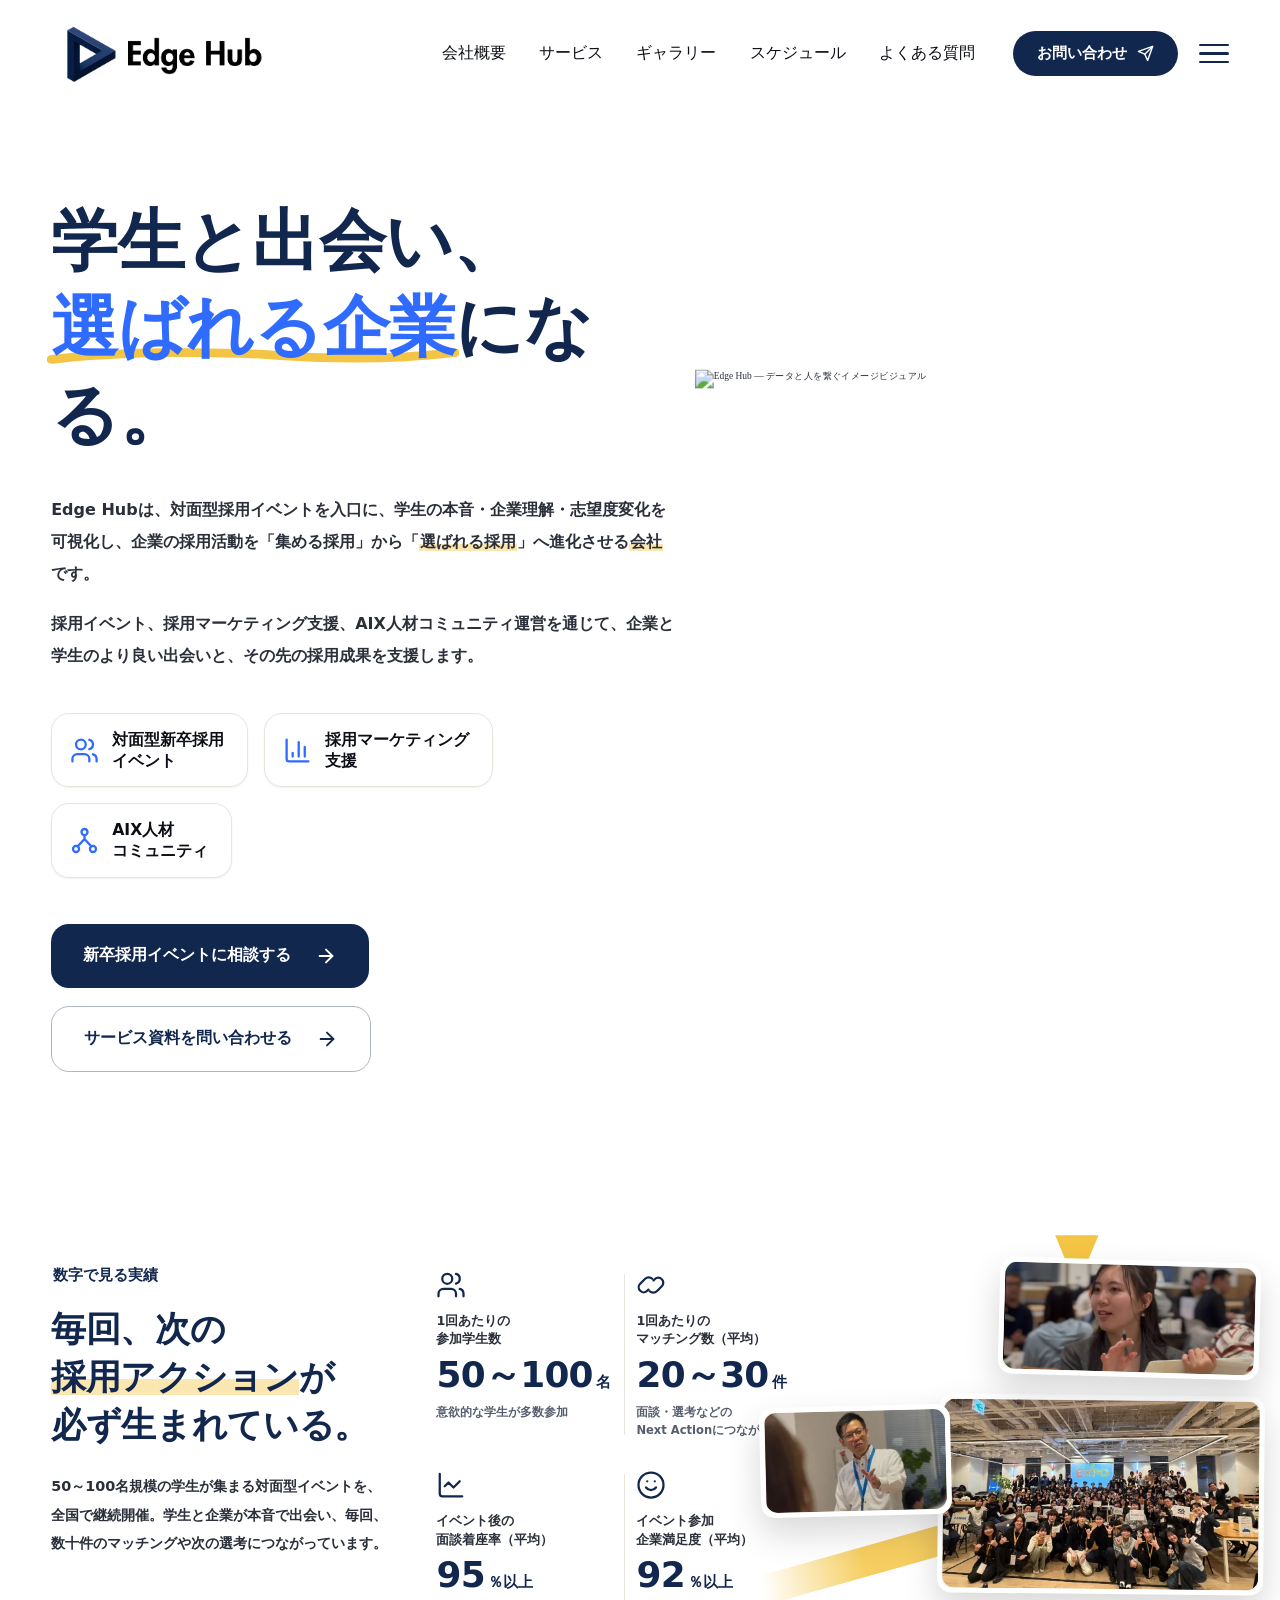
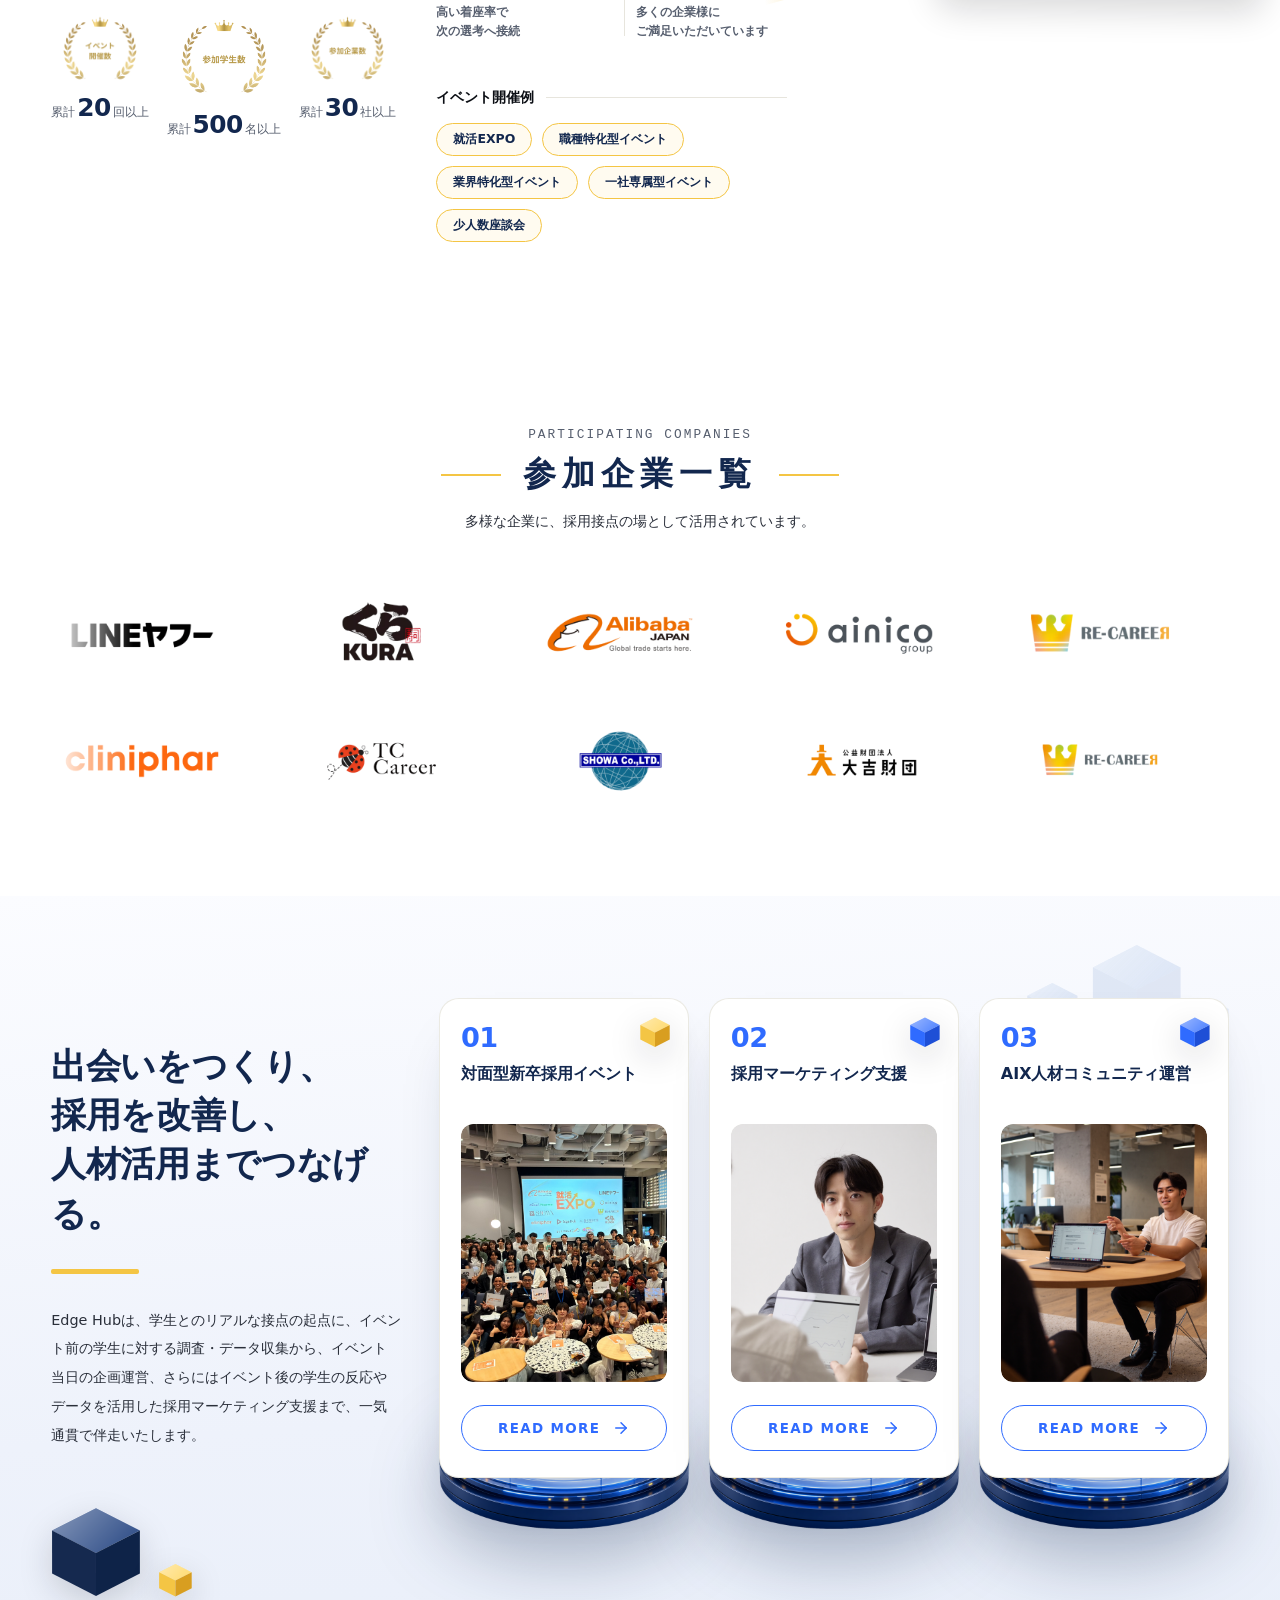
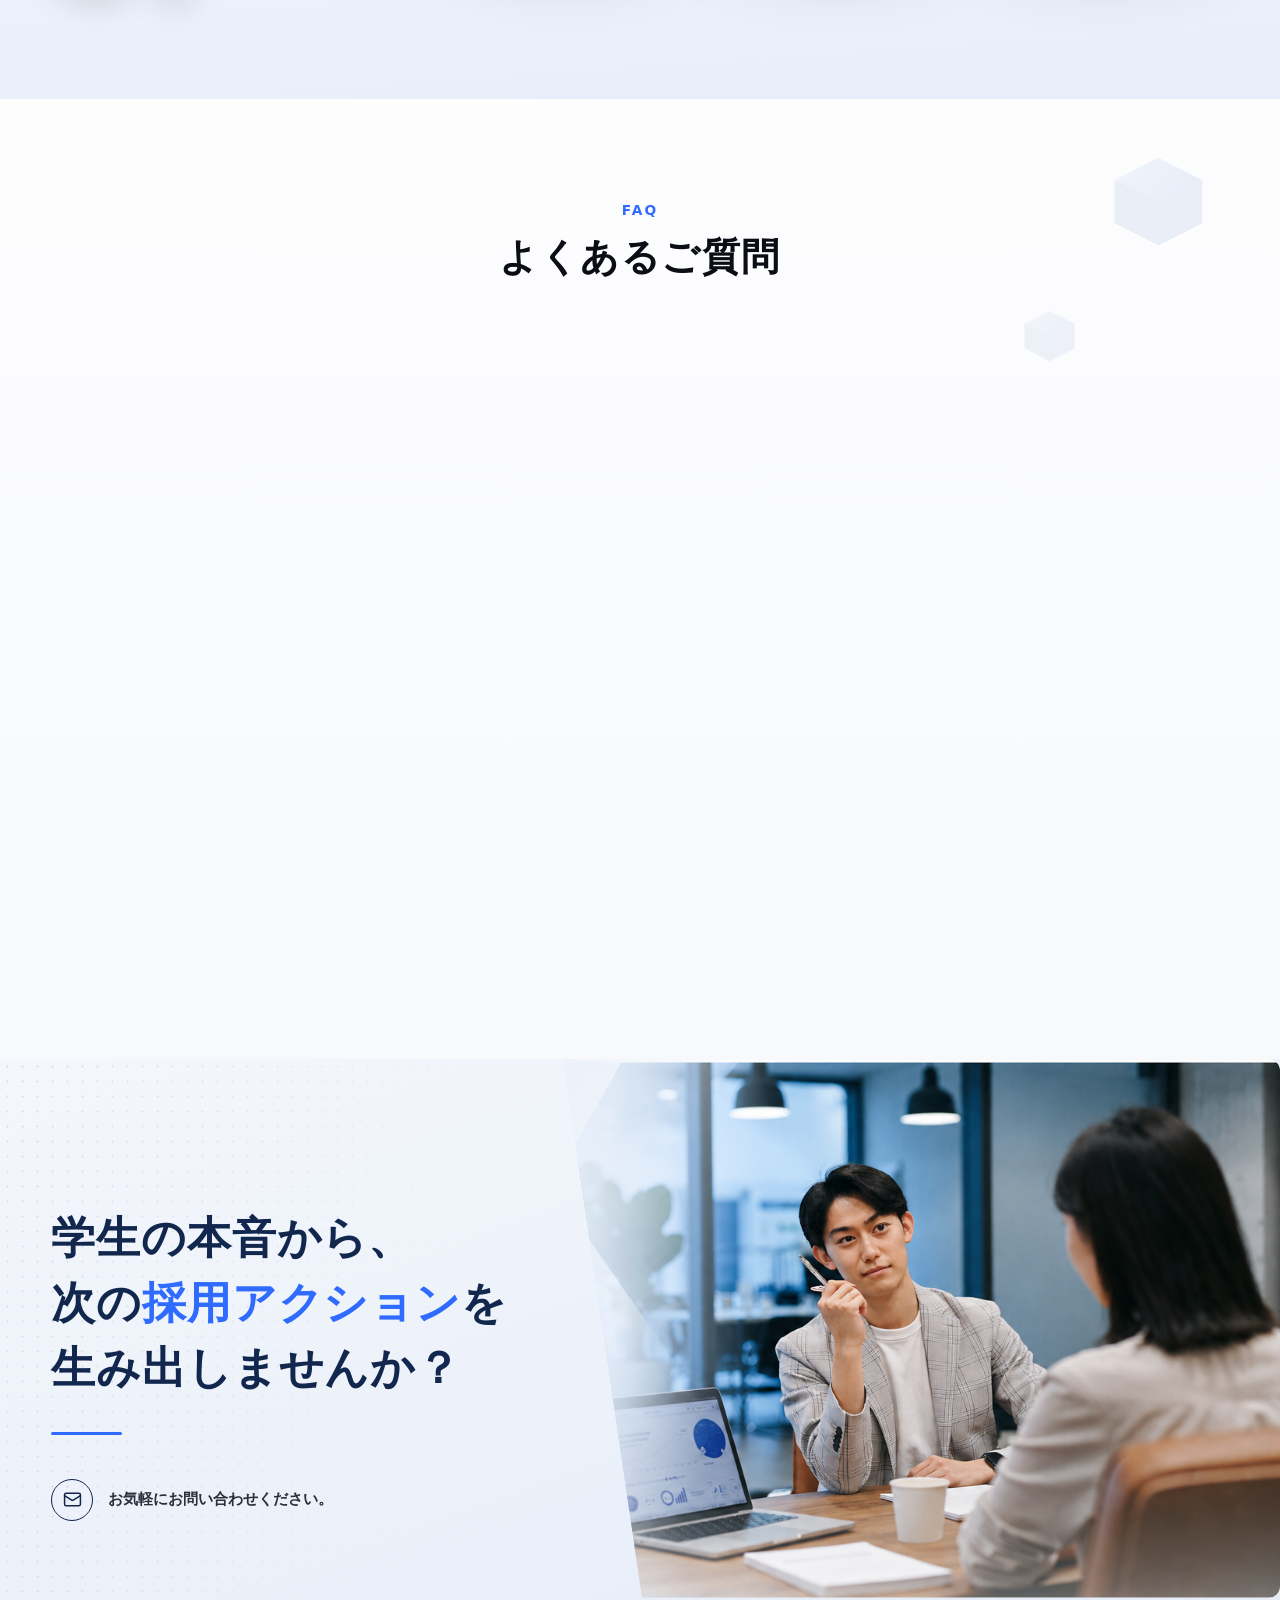
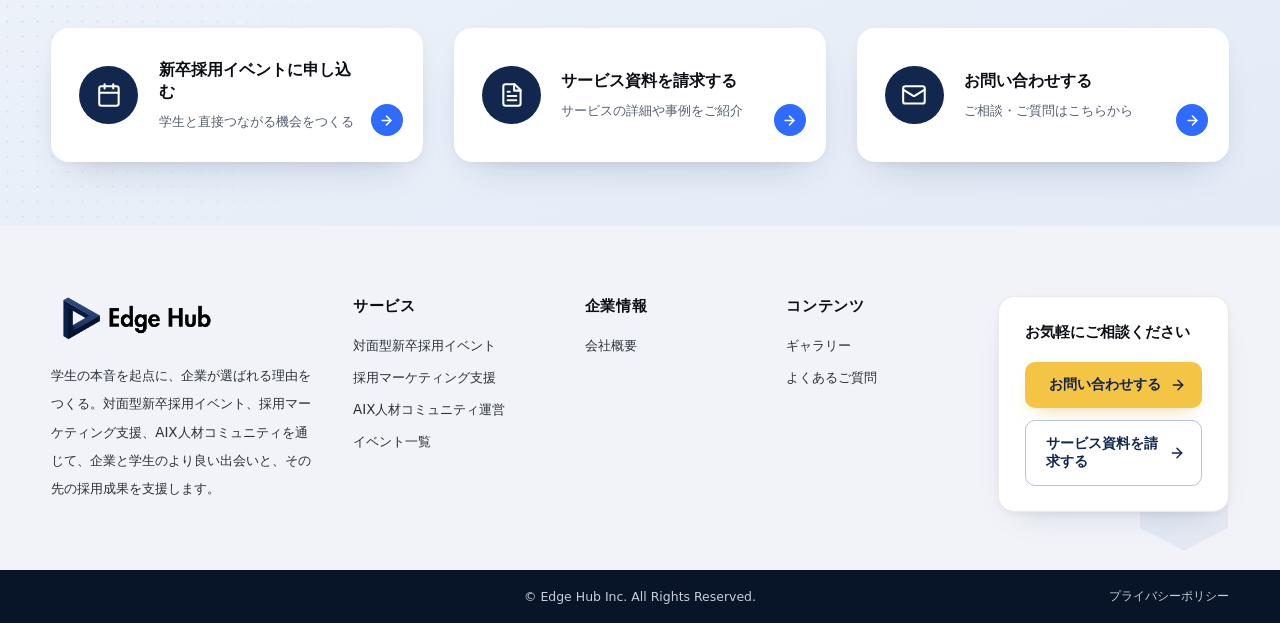
==== index.html @ 7e472d15 "公開ドメインを edge-hub.net に変更 edgehub.co.jp の新規取得をやめ、自社管理の edge-hub.net を使う方針に変更。 canonical / OGP / sitem" ====
<!DOCTYPE html>
<html lang="ja">
<head>
<meta charset="UTF-8">
<meta name="viewport" content="width=device-width, initial-scale=1.0">
<title>Edge Hub — 学生の本音を起点に、企業が選ばれる理由をつくる。</title>
<meta name="description" content="株式会社Edge Hubは、対面型新卒採用イベントを入口に、学生の本音・企業理解・志望度変化を可視化し、企業の採用活動を「集める採用」から「選ばれる採用」へ進化させます。">
<link rel="canonical" href="https://edge-hub.net/">
<meta property="og:type" content="website">
<meta property="og:site_name" content="Edge Hub">
<meta property="og:title" content="Edge Hub — 学生の本音を起点に、企業が選ばれる理由をつくる。">
<meta property="og:description" content="株式会社Edge Hubは、対面型新卒採用イベントを入口に、学生の本音・企業理解・志望度変化を可視化し、企業の採用活動を「集める採用」から「選ばれる採用」へ進化させます。">
<meta property="og:url" content="https://edge-hub.net/">
<meta property="og:image" content="https://edge-hub.net/assets/ogp.jpg">
<meta property="og:image:width" content="1200">
<meta property="og:image:height" content="630">
<meta property="og:locale" content="ja_JP">
<meta name="twitter:card" content="summary_large_image">
<link rel="icon" type="image/png" sizes="32x32" href="/favicon-32.png">
<link rel="apple-touch-icon" href="/apple-touch-icon.png">
<link rel="stylesheet" href="css/tokens.css">
<link rel="stylesheet" href="css/hero.css">
<link rel="stylesheet" href="css/results.css">
<link rel="stylesheet" href="css/services.css">
<link rel="stylesheet" href="css/faq-cta-footer.css">
<link rel="stylesheet" href="css/tweaks.css">
</head>
<body style="font-family: &quot;Noto Sans JP&quot;; font-size: 8px">

<!-- ============================ HEADER ============================ -->
<header class="site-header" id="siteHeader">
  <div class="header-inner">
    <a class="brand" href="#" aria-label="Edge Hub ホーム">
      <img class="brand-lockup" src="assets/edgehub-logo-full.png" alt="Edge Hub">
    </a>

    <nav class="main-nav" aria-label="メインナビゲーション">
      <a href="会社概要.html">会社概要</a>
      <div class="nav-svc"><a href="#services">サービス</a><div class="nav-svc-menu"><a href="対面型新卒採用イベント.html">対面型新卒採用イベント</a><a href="採用マーケティング支援.html">採用マーケティング支援</a><a href="AIX人材コミュニティ.html">AIX人材コミュニティ</a></div></div>
      <a href="ギャラリー.html">ギャラリー</a>
      <a href="スケジュール.html">スケジュール</a>
      <a href="#faq">よくある質問</a>
    </nav>

    <div class="header-actions">
      <a class="btn-contact" href="#contact">
        お問い合わせ
        <span class="ic" aria-hidden="true">
          <svg viewBox="0 0 24 24" fill="none" stroke="currentColor" stroke-width="2" stroke-linecap="round" stroke-linejoin="round"><path d="m22 2-7 20-4-9-9-4Z"/><path d="M22 2 11 13"/></svg>
        </span>
      </a>
      <button class="hamburger" id="hamburger" aria-label="メニューを開く" aria-expanded="false">
        <span></span><span></span><span></span>
      </button>
    </div>
  </div>
</header>

<!-- Mobile drawer -->
<div class="mobile-menu" id="mobileMenu">
  <a href="会社概要.html">会社概要</a>
  <a href="#services">サービス</a>
  <a href="ギャラリー.html">ギャラリー</a>
  <a href="スケジュール.html">スケジュール</a>
  <a href="#faq">よくある質問</a>
  <a class="btn-contact" href="#contact" style="color: rgb(255, 255, 255)">
    お問い合わせ
    <span class="ic" aria-hidden="true">
      <svg viewBox="0 0 24 24" fill="none" stroke="currentColor" stroke-width="2" stroke-linecap="round" stroke-linejoin="round"><path d="m22 2-7 20-4-9-9-4Z"/><path d="M22 2 11 13"/></svg>
    </span>
  </a>
</div>

<!-- ============================ HERO ============================ -->
<section class="hero" data-screen-label="ヒーロー">
  <div class="hero-bg" aria-hidden="true"></div>

  <div class="hero-inner">
    <!-- Left: copy -->
    <div class="hero-copy">
      <h1 class="hero-title reveal">学生と出会い、<br><span class="accent" style="font-family: &quot;Noto Sans JP&quot;">選ばれる企業</span>になる。</h1>

      <div class="hero-lead reveal reveal-d1">
        <p style="font-weight: 700">Edge Hubは、対面型採用イベントを入口に、学生の本音・企業理解・志望度変化を可視化し、企業の採用活動を「集める採用」から「<span class="hl">選ばれる採用</span>」へ進化させる<span class="hl">会社</span>です。</p>
        <p style="font-weight: 700">採用イベント、採用マーケティング支援、AIX人材コミュニティ運営を通じて、企業と学生のより良い出会いと、その先の採用成果を支援します。</p>
      </div>

      <div class="hero-chips reveal reveal-d2">
        <div class="chip">
          <span class="chip-ic" aria-hidden="true">
            <svg viewBox="0 0 24 24" fill="none" stroke="currentColor" stroke-width="1.9" stroke-linecap="round" stroke-linejoin="round"><path d="M16 21v-2a4 4 0 0 0-4-4H6a4 4 0 0 0-4 4v2"/><circle cx="9" cy="7" r="4"/><path d="M22 21v-2a4 4 0 0 0-3-3.87"/><path d="M16 3.13a4 4 0 0 1 0 7.75"/></svg>
          </span>
          <span class="chip-label">対面型新卒採用<br>イベント</span>
        </div>
        <div class="chip">
          <span class="chip-ic" aria-hidden="true">
            <svg viewBox="0 0 24 24" fill="none" stroke="currentColor" stroke-width="1.9" stroke-linecap="round" stroke-linejoin="round"><path d="M3 3v16a2 2 0 0 0 2 2h16"/><path d="M18 17V9"/><path d="M13 17V5"/><path d="M8 17v-3"/></svg>
          </span>
          <span class="chip-label">採用マーケティング<br>支援</span>
        </div>
        <div class="chip">
          <span class="chip-ic" aria-hidden="true">
            <svg viewBox="0 0 24 24" fill="none" stroke="currentColor" stroke-width="1.9" stroke-linecap="round" stroke-linejoin="round"><circle cx="12" cy="5" r="2.5"/><circle cx="5" cy="19" r="2.5"/><circle cx="19" cy="19" r="2.5"/><path d="M12 7.5v3.2M12 10.7 6.4 16.8M12 10.7l5.6 6.1"/></svg>
          </span>
          <span class="chip-label">AIX人材<br>コミュニティ</span>
        </div>
      </div>

      <div class="hero-cta reveal reveal-d3">
        <a class="btn-cta btn-cta--primary" href="#contact">
          新卒採用イベントに相談する
          <span class="ic" aria-hidden="true">
            <svg viewBox="0 0 24 24" fill="none" stroke="currentColor" stroke-width="2" stroke-linecap="round" stroke-linejoin="round"><path d="M5 12h14"/><path d="m12 5 7 7-7 7"/></svg>
          </span>
        </a>
        <a class="btn-cta btn-cta--ghost" href="#contact">
          サービス資料を問い合わせる
          <span class="ic" aria-hidden="true">
            <svg viewBox="0 0 24 24" fill="none" stroke="currentColor" stroke-width="2" stroke-linecap="round" stroke-linejoin="round"><path d="M5 12h14"/><path d="m12 5 7 7-7 7"/></svg>
          </span>
        </a>
      </div>
    </div>

    <!-- Right: illustration -->
    <div class="hero-visual reveal reveal-d2">
      <img src="assets/hero-illustration.png" alt="Edge Hub — データと人を繋ぐイメージビジュアル">
    </div>
  </div>
</section>

<!-- ============================ RESULTS / 実績 ============================ -->
<section class="results" id="results" data-screen-label="実績" style="background-color: rgb(255, 255, 255)">
  <div class="results-inner">
    <div class="results-grid">

      <!-- Left: heading + lead + laurels -->
      <div class="results-head">
        <span class="results-eyebrow reveal" style="font-family: &quot;Noto Sans JP&quot;; font-weight: 700">数字で見る実績</span>
        <h2 class="results-title reveal reveal-d1">毎回、次の<span class="mark">採用アクション</span>が<br>必ず生まれている。</h2>
        <p class="results-lead reveal reveal-d1" style="font-weight: 600">50～100名規模の学生が集まる対面型イベントを、全国で継続開催。学生と企業が本音で出会い、毎回、数十件のマッチングや次の選考につながっています。</p>

        <div class="laurels reveal reveal-d2">
          <div class="laurel">
            <img class="laurel-img" src="assets/crowns/kaisai2-r.png" alt="イベント開催数">
            <div class="laurel-value">累計<b>20</b>回以上</div>
          </div>
          <div class="laurel">
            <img class="laurel-img" src="assets/crowns/gakusei-r.png" alt="参加学生数">
            <div class="laurel-value">累計<b>500</b>名以上</div>
          </div>
          <div class="laurel">
            <img class="laurel-img" src="assets/crowns/kigyo-r.png" alt="参加企業数">
            <div class="laurel-value">累計<b>30</b>社以上</div>
          </div>
        </div>
      </div>

      <!-- Center: KPIs -->
      <div class="kpi-area">
        <div class="kpi-grid">
          <div class="kpi reveal reveal-d1">
            <div class="kpi-ic" aria-hidden="true"><svg viewBox="0 0 24 24" fill="none" stroke="currentColor" stroke-width="1.8" stroke-linecap="round" stroke-linejoin="round"><path d="M16 21v-2a4 4 0 0 0-4-4H6a4 4 0 0 0-4 4v2"/><circle cx="9" cy="7" r="4"/><path d="M22 21v-2a4 4 0 0 0-3-3.87"/><path d="M16 3.13a4 4 0 0 1 0 7.75"/></svg></div>
            <div class="kpi-label">1回あたりの<br>参加学生数</div>
            <div class="kpi-value">50～100<span class="unit">名</span></div>
            <div class="kpi-note" style="font-weight: 600">意欲的な学生が多数参加</div>
          </div>
          <div class="kpi reveal reveal-d2">
            <div class="kpi-ic" aria-hidden="true"><svg viewBox="0 0 24 24" fill="none" stroke="currentColor" stroke-width="1.8" stroke-linecap="round" stroke-linejoin="round"><path d="M11 17a4 4 0 0 0 5.66 0l4-4a4 4 0 0 0-5.66-5.66l-1 1"/><path d="M13 7a4 4 0 0 0-5.66 0l-4 4a4 4 0 0 0 5.66 5.66l1-1"/></svg></div>
            <div class="kpi-label">1回あたりの<br>マッチング数（平均）</div>
            <div class="kpi-value">20～30<span class="unit">件</span></div>
            <div class="kpi-note" style="font-weight: 600">面談・選考などの<br>Next Actionにつながる</div>
          </div>
          <div class="kpi reveal reveal-d2">
            <div class="kpi-ic" aria-hidden="true"><svg viewBox="0 0 24 24" fill="none" stroke="currentColor" stroke-width="1.8" stroke-linecap="round" stroke-linejoin="round"><path d="M3 3v16a2 2 0 0 0 2 2h16"/><path d="m19 9-5 5-4-4-3 3"/></svg></div>
            <div class="kpi-label">イベント後の<br>面談着座率（平均）</div>
            <div class="kpi-value">95<span class="unit">％以上</span></div>
            <div class="kpi-note" style="font-weight: 600">高い着座率で<br>次の選考へ接続</div>
          </div>
          <div class="kpi reveal reveal-d3">
            <div class="kpi-ic" aria-hidden="true"><svg viewBox="0 0 24 24" fill="none" stroke="currentColor" stroke-width="1.8" stroke-linecap="round" stroke-linejoin="round"><circle cx="12" cy="12" r="10"/><path d="M8 14s1.5 2 4 2 4-2 4-2"/><line x1="9" y1="9" x2="9.01" y2="9"/><line x1="15" y1="9" x2="15.01" y2="9"/></svg></div>
            <div class="kpi-label">イベント参加<br>企業満足度（平均）</div>
            <div class="kpi-value">92<span class="unit">％以上</span></div>
            <div class="kpi-note" style="font-weight: 600">多くの企業様に<br>ご満足いただいています</div>
          </div>

          <!-- Event-type tags -->
          <div class="event-types reveal reveal-d3">
            <div class="et-head"><span class="lab">イベント開催例</span><span class="rule"></span></div>
            <div class="et-tags">
              <span class="et-tag">就活EXPO</span>
              <span class="et-tag">職種特化型イベント</span>
              <span class="et-tag">業界特化型イベント</span>
              <span class="et-tag">一社専属型イベント</span>
              <span class="et-tag">少人数座談会</span>
            </div>
          </div>
        </div>
      </div>

      <!-- Right: photo collage -->
      <div class="results-photos reveal reveal-d2">
        <div class="photo-collage">
          <div class="ph p2 poly"><image-slot id="ev-photo-2" fit="cover" src="assets/event-photo-tr.png" placeholder="面談風景②"></image-slot></div>
          <div class="ph p3 poly"><image-slot id="ev-photo-3" fit="cover" placeholder="登壇・講演"></image-slot></div>
          <div class="ph p4 rounded"><image-slot id="ev-photo-4" fit="cover" placeholder="集合写真"></image-slot></div>
        </div>
      </div>

    </div>
  </div>
</section>

<!-- ===================== PARTICIPATING COMPANIES ===================== -->
<section class="companies" data-screen-label="参加企業一覧">
  <div class="companies-inner">
    <p class="companies-eyebrow reveal">Participating Companies</p>
    <div class="companies-title reveal reveal-d1">
      <span class="rule"></span>
      <h2>参加企業一覧</h2>
      <span class="rule"></span>
    </div>
    <p class="companies-lead reveal reveal-d1">多様な企業に、採用接点の場として活用されています。</p>

    <div class="logo-marquee reveal reveal-d2" aria-label="参加企業ロゴ">
      <div class="marquee-row row-l">
        <div class="marquee-track">
          <div class="logo-item"><img src="assets/logo-t/01.png" alt="LINEヤフー"></div>
          <div class="logo-item"><img src="assets/logo-t/04.png" alt="くら寿司"></div>
          <div class="logo-item"><img src="assets/logo-t/alibaba.png" alt="Alibaba JAPAN"></div>
          <div class="logo-item"><img src="assets/logo-t/ainico.png" alt="ainico group"></div>
          <div class="logo-item"><img src="assets/logo-t/06.png" alt="RE-CAREER"></div>
          <div class="logo-item"><img src="assets/logo-t/07.png" alt="柴屋"></div>
          <div class="logo-item"><img src="assets/logo-t/11.png" alt="Frontier ホールディングス"></div>
          <div class="logo-item"><img src="assets/logo-t/08.png" alt="能代電設工業"></div>
          <div class="logo-item"><img src="assets/logo-t/09.png" alt="rocket now"></div>
          <div class="logo-item"><img src="assets/logo-t/10.png" alt="KAYAMA CORPORATION"></div>
          <div class="logo-item"><img src="assets/logo-t/24.png" alt="Remind"></div>
          <div class="logo-item"><img src="assets/logo-t/23.png" alt="salesforce"></div>
        </div>
        <div class="marquee-track" aria-hidden="true">
          <div class="logo-item"><img src="assets/logo-t/01.png" alt=""></div>
          <div class="logo-item"><img src="assets/logo-t/04.png" alt=""></div>
          <div class="logo-item"><img src="assets/logo-t/alibaba.png" alt=""></div>
          <div class="logo-item"><img src="assets/logo-t/ainico.png" alt=""></div>
          <div class="logo-item"><img src="assets/logo-t/06.png" alt=""></div>
          <div class="logo-item"><img src="assets/logo-t/07.png" alt=""></div>
          <div class="logo-item"><img src="assets/logo-t/11.png" alt=""></div>
          <div class="logo-item"><img src="assets/logo-t/08.png" alt=""></div>
          <div class="logo-item"><img src="assets/logo-t/09.png" alt=""></div>
          <div class="logo-item"><img src="assets/logo-t/10.png" alt=""></div>
          <div class="logo-item"><img src="assets/logo-t/24.png" alt=""></div>
          <div class="logo-item"><img src="assets/logo-t/23.png" alt=""></div>
        </div>
      </div>
      <div class="marquee-row row-r">
        <div class="marquee-track">
          <div class="logo-item"><img src="assets/logo-t/05.png" alt="cliniphar"></div>
          <div class="logo-item"><img src="assets/logo-t/12.png" alt="TC Career"></div>
          <div class="logo-item"><img src="assets/logo-t/13.png" alt="SHOWA Co.,LTD."></div>
          <div class="logo-item"><img src="assets/logo-t/14.png" alt="公益財団法人 大吉財団"></div>
          <div class="logo-item"><img src="assets/logo-t/15.png" alt="RE-CAREER"></div>
          <div class="logo-item"><img src="assets/logo-t/16.png" alt="First Brand"></div>
          <div class="logo-item"><img src="assets/logo-t/17.png" alt="次世代AI教育株式会社"></div>
          <div class="logo-item"><img src="assets/logo-t/18.png" alt="RIO"></div>
          <div class="logo-item"><img src="assets/logo-t/19.png" alt="DESIGNER Inc"></div>
          <div class="logo-item"><img src="assets/logo-t/22.png" alt="FUKUYA"></div>
          <div class="logo-item"><img src="assets/logo-t/21.png" alt="舞昆のこうはら"></div>
        </div>
        <div class="marquee-track" aria-hidden="true">
          <div class="logo-item"><img src="assets/logo-t/05.png" alt=""></div>
          <div class="logo-item"><img src="assets/logo-t/12.png" alt=""></div>
          <div class="logo-item"><img src="assets/logo-t/13.png" alt=""></div>
          <div class="logo-item"><img src="assets/logo-t/14.png" alt=""></div>
          <div class="logo-item"><img src="assets/logo-t/15.png" alt=""></div>
          <div class="logo-item"><img src="assets/logo-t/16.png" alt=""></div>
          <div class="logo-item"><img src="assets/logo-t/17.png" alt=""></div>
          <div class="logo-item"><img src="assets/logo-t/18.png" alt=""></div>
          <div class="logo-item"><img src="assets/logo-t/19.png" alt=""></div>
          <div class="logo-item"><img src="assets/logo-t/22.png" alt=""></div>
          <div class="logo-item"><img src="assets/logo-t/21.png" alt=""></div>
        </div>
      </div>
    </div>
  </div>
</section>

<!-- ============================ SERVICES / サービス ============================ -->
<section class="services" id="services" data-screen-label="サービス">
  <div class="svc-bg" aria-hidden="true">
    <div class="glass">
      <span class="cube cube--glass cube-md"><i class="f-top"></i><i class="f-left"></i><i class="f-right"></i></span>
      <span class="cube cube--glass cube-lg"><i class="f-top"></i><i class="f-left"></i><i class="f-right"></i></span>
      <span class="cube cube--glass cube-sm"><i class="f-top"></i><i class="f-left"></i><i class="f-right"></i></span>
    </div>
  </div>

  <div class="services-inner">
    <div class="services-grid">

      <!-- Left: intro -->
      <div class="svc-intro">
        <span class="svc-eyebrow reveal">OUR SERVICES</span>
        <h2 class="svc-title reveal reveal-d1">出会いをつくり、<br>採用を改善し、<br>人材活用までつなげる。</h2>
        <span class="svc-rule reveal reveal-d1"></span>
        <p class="svc-lead reveal reveal-d2">Edge Hubは、学生とのリアルな接点の起点に、イベント前の学生に対する調査・データ収集から、イベント当日の企画運営、さらにはイベント後の学生の反応やデータを活用した採用マーケティング支援まで、一気通貫で伴走いたします。</p>

        <div class="svc-cubes" aria-hidden="true">
          <span class="cube cube--navy cube-lg"><i class="f-top"></i><i class="f-left"></i><i class="f-right"></i></span>
          <span class="cube cube--yellow cube-sm"><i class="f-top"></i><i class="f-left"></i><i class="f-right"></i></span>
        </div>
      </div>

      <!-- Right: cards on podiums -->
      <div class="svc-stage">
        <div class="svc-cards" id="svcCards">
          <div class="svc-slot">
            <img class="svc-podium" src="assets/svc-podium.png" alt="" aria-hidden="true">
            <article class="svc-card reveal reveal-d1">
              <span class="cube cube--yellow card-cube" aria-hidden="true"><i class="f-top"></i><i class="f-left"></i><i class="f-right"></i></span>
              <div class="svc-card-num">01</div>
              <h3 class="svc-card-title">対面型新卒採用イベント</h3>
              <div class="svc-card-media"><image-slot id="svc-photo-1" fit="cover" src="assets/svc-photo-1.jpg" placeholder="対面イベント会場（学生×企業の面談）"></image-slot></div>
              <a class="svc-readmore" href="対面型新卒採用イベント.html">READ MORE
                <svg viewBox="0 0 24 24" fill="none" stroke="currentColor" stroke-width="2" stroke-linecap="round" stroke-linejoin="round"><path d="M5 12h14"/><path d="m12 5 7 7-7 7"/></svg>
              </a>
            </article>
          </div>

          <div class="svc-slot">
            <img class="svc-podium" src="assets/svc-podium.png" alt="" aria-hidden="true">
            <article class="svc-card reveal reveal-d2">
              <span class="cube cube--blue card-cube" aria-hidden="true"><i class="f-top"></i><i class="f-left"></i><i class="f-right"></i></span>
              <div class="svc-card-num">02</div>
              <h3 class="svc-card-title">採用マーケティング支援</h3>
              <div class="svc-card-media"><image-slot id="svc-photo-2" fit="cover" src="assets/svc-photo-2.png" placeholder="データ／ダッシュボード分析シーン"></image-slot></div>
              <a class="svc-readmore" href="採用マーケティング支援.html">READ MORE
                <svg viewBox="0 0 24 24" fill="none" stroke="currentColor" stroke-width="2" stroke-linecap="round" stroke-linejoin="round"><path d="M5 12h14"/><path d="m12 5 7 7-7 7"/></svg>
              </a>
            </article>
          </div>

          <div class="svc-slot">
            <img class="svc-podium" src="assets/svc-podium.png" alt="" aria-hidden="true">
            <article class="svc-card reveal reveal-d3">
              <span class="cube cube--blue card-cube" aria-hidden="true"><i class="f-top"></i><i class="f-left"></i><i class="f-right"></i></span>
              <div class="svc-card-num">03</div>
              <h3 class="svc-card-title">AIX人材コミュニティ運営</h3>
              <div class="svc-card-media"><image-slot id="svc-photo-3" fit="cover" src="assets/svc-photo-3.png" placeholder="AI・コミュニティ運営／会議シーン"></image-slot></div>
              <a class="svc-readmore" href="AIX人材コミュニティ.html">READ MORE
                <svg viewBox="0 0 24 24" fill="none" stroke="currentColor" stroke-width="2" stroke-linecap="round" stroke-linejoin="round"><path d="M5 12h14"/><path d="m12 5 7 7-7 7"/></svg>
              </a>
            </article>
          </div>
        </div>
      </div>

    </div>
  </div>
</section>

<!-- ============================ FAQ / よくあるご質問 ============================ -->
<section class="faq" id="faq" data-screen-label="よくある質問">
  <div class="faq-bg" aria-hidden="true">
    <span class="cube cube--glass cube-lg fbg-1"><i class="f-top"></i><i class="f-left"></i><i class="f-right"></i></span>
    <span class="cube cube--glass cube-md fbg-2"><i class="f-top"></i><i class="f-left"></i><i class="f-right"></i></span>
  </div>

  <div class="faq-inner">
    <div class="faq-head">
      <span class="faq-eyebrow reveal">FAQ</span>
      <h2 class="faq-title reveal reveal-d1">よくあるご質問</h2>
      <span class="faq-rule reveal reveal-d1"></span>
    </div>

    <div class="faq-grid">
      <div class="faq-list reveal reveal-d2">
        <details class="faq-item">
          <summary>
            <span class="faq-q" aria-hidden="true">Q</span>
            <span class="faq-q-text">どのような企業が参加できますか？</span>
            <span class="faq-toggle" aria-hidden="true"><svg viewBox="0 0 24 24" fill="none" stroke="currentColor" stroke-width="2" stroke-linecap="round"><path d="M12 5v14"></path><path d="M5 12h14"></path></svg></span>
          </summary>
          <div class="faq-a"><p>新卒採用・長期インターン採用に取り組む企業様であれば、業界や企業規模を問わずご相談いただけます。特に、学生との対面接点を増やしたい企業様、自社の魅力や仕事のリアルを学生に直接伝えたい企業様、採用母集団の質を高めたい企業様にご活用いただいています。</p></div>
        </details>

        <details class="faq-item">
          <summary>
            <span class="faq-q" aria-hidden="true">Q</span>
            <span class="faq-q-text">採用イベントでは何をしてもらえますか？</span>
            <span class="faq-toggle" aria-hidden="true"><svg viewBox="0 0 24 24" fill="none" stroke="currentColor" stroke-width="2" stroke-linecap="round"><path d="M12 5v14"></path><path d="M5 12h14"></path></svg></span>
          </summary>
          <div class="faq-a"><p>企業ピッチ、少人数での座談会、学生との個別交流、イベント後の学生意向確認まで一貫して支援します。事前に参加学生の属性や関心を整理し、当日は学生ファシリテーターが対話を促進するため、単なる接触数ではなく、志望度形成や面談化につながる接点づくりが可能です。</p></div>
        </details>

        <details class="faq-item">
          <summary>
            <span class="faq-q" aria-hidden="true">Q</span>
            <span class="faq-q-text">一社専属のイベントもできますか？</span>
            <span class="faq-toggle" aria-hidden="true"><svg viewBox="0 0 24 24" fill="none" stroke="currentColor" stroke-width="2" stroke-linecap="round"><path d="M12 5v14"></path><path d="M5 12h14"></path></svg></span>
          </summary>
          <div class="faq-a"><p>はい、可能です。企業様の採用ターゲットや職種理解の課題に合わせて、1社単独または少数社限定の座談会・説明会・1Day選考会などを設計できます。通常の合同型イベントよりも、仕事内容・社風・若手社員のリアルを深く伝えたい場合に適しています。</p></div>
        </details>

        <details class="faq-item">
          <summary>
            <span class="faq-q" aria-hidden="true">Q</span>
            <span class="faq-q-text">イベント後の支援もありますか？</span>
            <span class="faq-toggle" aria-hidden="true"><svg viewBox="0 0 24 24" fill="none" stroke="currentColor" stroke-width="2" stroke-linecap="round"><path d="M12 5v14"></path><path d="M5 12h14"></path></svg></span>
          </summary>
          <div class="faq-a"><p>はい、イベント後のフォローまで対応しています。参加学生の志望度変化、印象に残ったポイント、不安点、面談意向を回収し、企業様ごとに次のアクションへつなげます。必要に応じて、学生への意向確認、個別面談の調整、接点維持のフォローも行います。</p></div>
        </details>

        <details class="faq-item">
          <summary>
            <span class="faq-q" aria-hidden="true">Q</span>
            <span class="faq-q-text">採用マーケティング支援とは何ですか？</span>
            <span class="faq-toggle" aria-hidden="true"><svg viewBox="0 0 24 24" fill="none" stroke="currentColor" stroke-width="2" stroke-linecap="round"><path d="M12 5v14"></path><path d="M5 12h14"></path></svg></span>
          </summary>
          <div class="faq-a"><p>学生から見た企業イメージや、採用訴求の伝わり方を可視化し、企業様が「選ばれる理由」をつくるための支援です。イベントや学生ヒアリングで得た声をもとに、採用資料・説明会内容・SNS発信・候補者フォローの改善まで伴走します。単に学生を集めるだけでなく、志望度形成から内定承諾までを見据えた採用活動を設計します。</p></div>
        </details>

        <details class="faq-item">
          <summary>
            <span class="faq-q" aria-hidden="true">Q</span>
            <span class="faq-q-text">AIX人材コミュニティとは何ですか？</span>
            <span class="faq-toggle" aria-hidden="true"><svg viewBox="0 0 24 24" fill="none" stroke="currentColor" stroke-width="2" stroke-linecap="round"><path d="M12 5v14"></path><path d="M5 12h14"></path></svg></span>
          </summary>
          <div class="faq-a"><p>AI・IT・DXに関心のある学生を集め、実務に近い経験を通じて育成するコミュニティです。学生はAIを学ぶだけでなく、リサーチ、資料作成、採用広報、営業支援、業務改善などの実践経験を積みます。企業様にとっては、AI活用に前向きな若手人材との早期接点や、学生チームによる業務支援の入口として活用できます。</p></div>
        </details>

      </div>

      <div class="faq-visual reveal reveal-d2">
        <image-slot id="faq-illustration" fit="contain" src="assets/faq-illustration.png" placeholder="3Dクエスチョンマークのイラスト（透過PNG）"></image-slot>
        <span class="cube cube--blue cube-md cube-a" aria-hidden="true"><i class="f-top"></i><i class="f-left"></i><i class="f-right"></i></span>
        <span class="cube cube--yellow cube-sm cube-b" aria-hidden="true"><i class="f-top"></i><i class="f-left"></i><i class="f-right"></i></span>
      </div>
    </div>
  </div>
</section>

<!-- ============================ CTA ============================ -->
<section class="cta" id="contact" data-screen-label="CTA">
  <div class="cta-top">
    <div class="cta-photo"><image-slot id="cta-photo-wide" fit="cover" src="assets/cta-hero-photo.png" placeholder="面談・商談の写真"></image-slot></div>
    <div class="cta-inner">
      <div class="cta-copy">
        <p class="cta-kicker reveal">学生の可能性が、企業の未来をつくる。</p>
        <h2 class="cta-title reveal">学生の本音から、<br>次の<span class="em">採用アクション</span>を<br>生み出しませんか？</h2>
        <span class="cta-rule reveal reveal-d1" aria-hidden="true"></span>
        <p class="cta-note reveal reveal-d1"><span class="cta-note-ic" aria-hidden="true"><svg viewBox="0 0 24 24" fill="none" stroke="currentColor" stroke-width="1.9" stroke-linecap="round" stroke-linejoin="round"><rect x="2" y="4" width="20" height="16" rx="2"></rect><path d="m22 7-8.97 5.7a1.94 1.94 0 0 1-2.06 0L2 7"></path></svg></span>お気軽にお問い合わせください。</p>
      </div>
    </div>
  </div>
  <div class="cta-inner">
    <div class="cta-actions reveal reveal-d2">
      <a class="cta-card" href="https://docs.google.com/forms/d/e/1FAIpQLSe2GjIQT_SpEZv3Rfr3lit8FlPfCZixRh3qxfFyLDkIku5e9A/viewform?usp=dialog" target="_blank" rel="noopener"><span class="cta-card-ic" aria-hidden="true"><svg viewBox="0 0 24 24" fill="none" stroke="currentColor" stroke-width="1.9" stroke-linecap="round" stroke-linejoin="round"><rect x="3" y="4" width="18" height="18" rx="2"></rect><path d="M16 2v4"></path><path d="M8 2v4"></path><path d="M3 10h18"></path></svg></span><span class="cta-card-txt"><span class="cta-card-label">新卒採用イベントに申し込む</span><span class="cta-card-sub">学生と直接つながる機会をつくる</span></span><span class="cta-card-arrow" aria-hidden="true"><svg viewBox="0 0 24 24" fill="none" stroke="currentColor" stroke-width="2.4" stroke-linecap="round" stroke-linejoin="round"><path d="M5 12h14"></path><path d="m12 5 7 7-7 7"></path></svg></span></a>
      <a class="cta-card" href="https://docs.google.com/forms/d/e/1FAIpQLSe2GjIQT_SpEZv3Rfr3lit8FlPfCZixRh3qxfFyLDkIku5e9A/viewform?usp=dialog" target="_blank" rel="noopener"><span class="cta-card-ic" aria-hidden="true"><svg viewBox="0 0 24 24" fill="none" stroke="currentColor" stroke-width="1.9" stroke-linecap="round" stroke-linejoin="round"><path d="M14.5 2H6a2 2 0 0 0-2 2v16a2 2 0 0 0 2 2h12a2 2 0 0 0 2-2V7.5L14.5 2z"></path><path d="M14 2v6h6"></path><path d="M16 13H8"></path><path d="M16 17H8"></path><path d="M10 9H8"></path></svg></span><span class="cta-card-txt"><span class="cta-card-label">サービス資料を請求する</span><span class="cta-card-sub">サービスの詳細や事例をご紹介</span></span><span class="cta-card-arrow" aria-hidden="true"><svg viewBox="0 0 24 24" fill="none" stroke="currentColor" stroke-width="2.4" stroke-linecap="round" stroke-linejoin="round"><path d="M5 12h14"></path><path d="m12 5 7 7-7 7"></path></svg></span></a>
      <a class="cta-card" href="https://docs.google.com/forms/d/e/1FAIpQLSe2GjIQT_SpEZv3Rfr3lit8FlPfCZixRh3qxfFyLDkIku5e9A/viewform?usp=dialog" target="_blank" rel="noopener"><span class="cta-card-ic" aria-hidden="true"><svg viewBox="0 0 24 24" fill="none" stroke="currentColor" stroke-width="1.9" stroke-linecap="round" stroke-linejoin="round"><rect x="2" y="4" width="20" height="16" rx="2"></rect><path d="m22 7-8.97 5.7a1.94 1.94 0 0 1-2.06 0L2 7"></path></svg></span><span class="cta-card-txt"><span class="cta-card-label">お問い合わせする</span><span class="cta-card-sub">ご相談・ご質問はこちらから</span></span><span class="cta-card-arrow" aria-hidden="true"><svg viewBox="0 0 24 24" fill="none" stroke="currentColor" stroke-width="2.4" stroke-linecap="round" stroke-linejoin="round"><path d="M5 12h14"></path><path d="m12 5 7 7-7 7"></path></svg></span></a>
    </div>
  </div>
</section>

<!-- ============================ FOOTER ============================ -->
<footer class="site-footer" data-screen-label="フッター">
  <div class="footer-bg" aria-hidden="true">
    <span class="cube cube--glass cube-lg gbg-1"><i class="f-top"></i><i class="f-left"></i><i class="f-right"></i></span>
    <span class="cube cube--glass cube-md gbg-2"><i class="f-top"></i><i class="f-left"></i><i class="f-right"></i></span>
  </div>

  <div class="footer-inner">
    <div class="footer-grid">
      <div class="footer-brand">
        <img class="footer-logo" src="assets/edgehub-logo-full.png" alt="Edge Hub">
        <p>学生の本音を起点に、企業が選ばれる理由をつくる。対面型新卒採用イベント、採用マーケティング支援、AIX人材コミュニティを通じて、企業と学生のより良い出会いと、その先の採用成果を支援します。</p>
      </div>

      <nav class="footer-col" aria-label="サービス">
        <h3>サービス</h3>
        <ul>
          <li><a href="対面型新卒採用イベント.html">対面型新卒採用イベント</a></li>
          <li><a href="採用マーケティング支援.html">採用マーケティング支援</a></li>
          <li><a href="AIX人材コミュニティ.html">AIX人材コミュニティ運営</a></li>
          <li><a href="スケジュール.html#events">イベント一覧</a></li>
        </ul>
      </nav>

      <nav class="footer-col" aria-label="企業情報">
        <h3>企業情報</h3>
        <ul>
          <li><a href="会社概要.html">会社概要</a></li>
        </ul>
      </nav>

      <nav class="footer-col" aria-label="コンテンツ">
        <h3>コンテンツ</h3>
        <ul>
          <li><a href="ギャラリー.html">ギャラリー</a></li>
          <li><a href="#faq">よくあるご質問</a></li>
        </ul>
      </nav>

      <div class="footer-contact">
        <p class="fc-label">お気軽にご相談ください</p>
        <a class="fc-btn fc-btn--primary" href="https://docs.google.com/forms/d/e/1FAIpQLSe2GjIQT_SpEZv3Rfr3lit8FlPfCZixRh3qxfFyLDkIku5e9A/viewform?usp=dialog" target="_blank" rel="noopener">お問い合わせする
          <svg viewBox="0 0 24 24" fill="none" stroke="currentColor" stroke-width="2.2" stroke-linecap="round" stroke-linejoin="round"><path d="M5 12h14"></path><path d="m12 5 7 7-7 7"></path></svg>
        </a>
        <a class="fc-btn fc-btn--ghost" href="https://docs.google.com/forms/d/e/1FAIpQLSe2GjIQT_SpEZv3Rfr3lit8FlPfCZixRh3qxfFyLDkIku5e9A/viewform?usp=dialog" target="_blank" rel="noopener">サービス資料を請求する
          <svg viewBox="0 0 24 24" fill="none" stroke="currentColor" stroke-width="2.2" stroke-linecap="round" stroke-linejoin="round"><path d="M5 12h14"></path><path d="m12 5 7 7-7 7"></path></svg>
        </a>
      </div>
    </div>
  </div>

  <div class="footer-bottom">
    <div class="fb-inner">
      <span class="fb-copy">© Edge Hub Inc. All Rights Reserved.</span>
      <div class="fb-links">
        <a href="privacy-policy.html">プライバシーポリシー</a>
      </div>
    </div>
  </div>
</footer>

<script src="image-slot.js"></script>
<script>
  // Header condense on scroll
  const header = document.getElementById('siteHeader');
  const onScroll = () => header.classList.toggle('scrolled', window.scrollY > 8);
  onScroll();
  window.addEventListener('scroll', onScroll, { passive: true });

  // Mobile menu toggle
  const burger = document.getElementById('hamburger');
  const menu = document.getElementById('mobileMenu');
  const toggleMenu = (force) => {
    const open = force ?? !burger.classList.contains('open');
    burger.classList.toggle('open', open);
    menu.classList.toggle('open', open);
    burger.setAttribute('aria-expanded', String(open));
    burger.setAttribute('aria-label', open ? 'メニューを閉じる' : 'メニューを開く');
  };
  burger.addEventListener('click', () => toggleMenu());
  menu.querySelectorAll('a').forEach(a => a.addEventListener('click', () => toggleMenu(false)));

  // Reveal on scroll
  const io = new IntersectionObserver((entries) => {
    entries.forEach(e => { if (e.isIntersecting) { e.target.classList.add('in'); io.unobserve(e.target); } });
  }, { threshold: 0.12, rootMargin: '0px 0px -8% 0px' });
  document.querySelectorAll('.reveal').forEach(el => io.observe(el));

  // FAQ accordion — only one open at a time
  const faqItems = document.querySelectorAll('.faq-item');
  faqItems.forEach(item => {
    item.addEventListener('toggle', () => {
      if (item.open) faqItems.forEach(other => { if (other !== item) other.open = false; });
    });
  });
</script>

<!-- ============================ TWEAKS ============================ -->
</body>
</html>

<style id="__om-edit-overrides">
:is(h1,h2,h3,h4,h5,h6) >:is(h1,h2,h3,h4,h5,h6,p,li,dt,dd,blockquote,figcaption,label,span,a,em,strong,small,td,th,caption) >:is(h1,h2,h3,h4,h5,h6,p,li,dt,dd,blockquote,figcaption,label,span,a,em,strong,small,td,th,caption) { text-align: center !important }
:is(h1,h2,h3,h4,h5,h6) >:is(h1,h2,h3,h4,h5,h6,p,li,dt,dd,blockquote,figcaption,label,span,a,em,strong,small,td,th,caption) >:is(h1,h2,h3,h4,h5,h6,p,li,dt,dd,blockquote,figcaption,label,span,a,em,strong,small,td,th,caption) { text-align: left !important }
:is(h1,h2,h3,h4,h5,h6) >:is(h1,h2,h3,h4,h5,h6,p,li,dt,dd,blockquote,figcaption,label,span,a,em,strong,small,td,th,caption) { line-height: 1.3 !important }
:is(h1,h2,h3,h4,h5,h6) >:is(h1,h2,h3,h4,h5,h6,p,li,dt,dd,blockquote,figcaption,label,span,a,em,strong,small,td,th,caption) { line-height: 1 !important }
:is(h1,h2,h3,h4,h5,h6) >:is(h1,h2,h3,h4,h5,h6,p,li,dt,dd,blockquote,figcaption,label,span,a,em,strong,small,td,th,caption) { line-height: 1.5 !important }
:is(h1,h2,h3,h4,h5,h6) >:is(h1,h2,h3,h4,h5,h6,p,li,dt,dd,blockquote,figcaption,label,span,a,em,strong,small,td,th,caption) { line-height: 1.32 !important }
</style>
---- css/tokens.css ----
/* =============================================================
   Edge Hub — Design Foundations
   Colors, Type, Spacing, Radius, Shadow, Motion
   株式会社Edge Hub  ·  対面型新卒採用イベント / 採用マーケティング支援 / AIX人材コミュニティ
   ============================================================= */

/* ---- Fonts -------------------------------------------------- */
/* Brand JP face (uploaded by the user) — static weights 100–900 */
@font-face { font-family: "Noto Sans JP"; src: url("../fonts/NotoSansJP-ExtraLight.ttf") format("truetype"); font-weight: 200; font-display: swap; }
@font-face { font-family: "Noto Sans JP"; src: url("../fonts/NotoSansJP-Light.ttf") format("truetype");      font-weight: 300; font-display: swap; }
@font-face { font-family: "Noto Sans JP"; src: url("../fonts/NotoSansJP-Regular.ttf") format("truetype");    font-weight: 400; font-display: swap; }
@font-face { font-family: "Noto Sans JP"; src: url("../fonts/NotoSansJP-Medium.ttf") format("truetype");     font-weight: 500; font-display: swap; }
@font-face { font-family: "Noto Sans JP"; src: url("../fonts/NotoSansJP-SemiBold.ttf") format("truetype");   font-weight: 600; font-display: swap; }
@font-face { font-family: "Noto Sans JP"; src: url("../fonts/NotoSansJP-Bold.ttf") format("truetype");       font-weight: 700; font-display: swap; }
@font-face { font-family: "Noto Sans JP"; src: url("../fonts/NotoSansJP-ExtraBold.ttf") format("truetype");  font-weight: 800; font-display: swap; }
@font-face { font-family: "Noto Sans JP"; src: url("../fonts/NotoSansJP-Black.ttf") format("truetype");      font-weight: 900; font-display: swap; }

/* Latin display + text + mono.
   NOTE: these are SUBSTITUTES — the brand supplied no Latin font.
   Schibsted Grotesk approximates the heavy geometric grotesque of the
   "Edge Hub" wordmark; Geist Mono carries the technical / "AIX" voice. */
@import url("https://fonts.googleapis.com/css2?family=Schibsted+Grotesk:wght@400;500;600;700;800;900&family=Geist+Mono:wght@400;500;600&display=swap");

:root {
  /* ===========================================================
     COLOR — Navy is the hero. The logo runs from a deep core
     (#051531) to a lit top edge (#2E4A7C). The scale below is
     sampled & extended from that gradient.
     =========================================================== */

  /* Navy scale */
  --navy-950: #050B18;
  --navy-900: #081428;
  --navy-850: #0A1B36;
  --navy-800: #0E2348;   /* logo core face */
  --navy-700: #12274E;   /* PRIMARY brand navy */
  --navy-600: #1B3666;
  --navy-500: #2E4A7C;   /* logo lit edge */
  --navy-400: #4A689E;
  --navy-300: #7C95C0;
  --navy-200: #B4C3DE;
  --navy-100: #DCE4F0;
  --navy-50:  #EEF2F8;

  /* Edge accent — a single luminous blue for links, focus rings,
     and the cinematic "edge glow". Used sparingly. */
  --edge-500: #2F6BFF;
  --edge-400: #5B8BFF;
  --edge-300: #93B2FF;
  --edge-glow: rgba(47, 107, 255, 0.45);

  /* Ink — the wordmark is pure black; we soften it a touch off-pure
     for long-form reading, cool-tinted to sit with navy. */
  --ink-900: #0B0E14;    /* headings / wordmark ink */
  --ink-700: #2A2F3A;    /* body */
  --ink-500: #565E6E;    /* secondary text */
  --ink-400: #828A99;    /* muted / captions */
  --ink-300: #AEB5C1;    /* disabled, hairline-on-light */

  /* Paper — barely-warm off-white keeps the editorial, pretext-like
     calm and avoids clinical pure-white. */
  --paper:      #FBFAF7;
  --paper-pure: #FFFFFF;
  --paper-sink: #F3F2ED;   /* recessed panels on light */
  --paper-line: #E7E5DD;   /* hairlines on light */

  /* Semantic surface tokens */
  --bg:            var(--paper);
  --bg-elevated:   var(--paper-pure);
  --bg-sunken:     var(--paper-sink);
  --bg-inverse:    var(--navy-900);     /* dark / cinematic sections */
  --bg-inverse-2:  var(--navy-950);

  --fg:            var(--ink-900);
  --fg-body:       var(--ink-700);
  --fg-muted:      var(--ink-500);
  --fg-faint:      var(--ink-400);
  --fg-on-navy:    #EAF0FA;
  --fg-on-navy-mut:#9DB0CF;

  --border:        var(--paper-line);
  --border-strong: var(--ink-300);
  --border-on-navy: rgba(180, 195, 222, 0.16);

  --link:          var(--edge-500);
  --focus-ring:    var(--edge-500);

  /* Status (kept cool & restrained to match brand) */
  --ok:    #1F8A5B;
  --warn:  #B5760B;
  --error: #C2402F;

  /* ===========================================================
     TYPE
     Latin display / text: Schibsted Grotesk (substitute)
     Mono accents:         Geist Mono (substitute)
     JP everything:        Noto Sans JP (brand, uploaded)
     One stack covers both — JP face is appended so mixed JP/EN
     lines render consistently.
     =========================================================== */
  --font-display: "Schibsted Grotesk", "Noto Sans JP", system-ui, sans-serif;
  --font-text:    "Schibsted Grotesk", "Noto Sans JP", system-ui, sans-serif;
  --font-jp:      "Noto Sans JP", "Schibsted Grotesk", system-ui, sans-serif;
  --font-mono:    "Geist Mono", ui-monospace, "SFMono-Regular", Menlo, monospace;

  /* Type scale — fluid, generous. Editorial spacing, big display. */
  --fs-display:  clamp(3rem, 7vw, 6.5rem);   /* hero */
  --fs-h1:       clamp(2.25rem, 4.5vw, 4rem);
  --fs-h2:       clamp(1.75rem, 3vw, 2.75rem);
  --fs-h3:       clamp(1.35rem, 2vw, 1.875rem);
  --fs-h4:       1.25rem;
  --fs-lead:     clamp(1.125rem, 1.4vw, 1.375rem);
  --fs-body:     1.0625rem;
  --fs-small:    0.9375rem;
  --fs-caption:  0.8125rem;
  --fs-kicker:   0.75rem;     /* mono eyebrow labels */

  --lh-tight:   1.04;
  --lh-snug:    1.18;
  --lh-normal:  1.55;
  --lh-relaxed: 1.72;

  --tracking-display: -0.03em;
  --tracking-tight:   -0.015em;
  --tracking-normal:  0;
  --tracking-kicker:  0.22em;   /* wide mono eyebrows */

  /* ===========================================================
     SPACING — 4px base, generous rhythm
     =========================================================== */
  --space-1: 4px;
  --space-2: 8px;
  --space-3: 12px;
  --space-4: 16px;
  --space-5: 24px;
  --space-6: 32px;
  --space-7: 48px;
  --space-8: 64px;
  --space-9: 96px;
  --space-10: 128px;
  --space-11: 192px;

  --gutter: clamp(20px, 5vw, 88px);   /* page side padding */
  --maxw:   1240px;                   /* content max width */
  --maxw-text: 68ch;                  /* reading measure */

  /* ===========================================================
     RADIUS — restrained. Crisp, architectural, not pill-soft.
     =========================================================== */
  --r-xs: 4px;
  --r-sm: 8px;
  --r-md: 12px;
  --r-lg: 18px;
  --r-xl: 28px;
  --r-pill: 999px;

  /* ===========================================================
     SHADOW & ELEVATION — soft, cool-tinted, low-contrast on light.
     On navy, depth is built with glow + inset edges, not drop shadow.
     =========================================================== */
  --shadow-xs: 0 1px 2px rgba(11, 14, 20, 0.06);
  --shadow-sm: 0 2px 8px rgba(11, 14, 20, 0.06), 0 1px 2px rgba(11,14,20,0.04);
  --shadow-md: 0 10px 30px -12px rgba(14, 35, 72, 0.18), 0 2px 8px rgba(11,14,20,0.05);
  --shadow-lg: 0 28px 60px -20px rgba(14, 35, 72, 0.28), 0 8px 18px -10px rgba(11,14,20,0.10);
  --shadow-glow: 0 0 0 1px rgba(47,107,255,0.4), 0 8px 40px -6px var(--edge-glow);
  --shadow-navy-lift: 0 30px 80px -30px rgba(5, 11, 24, 0.7);

  /* ===========================================================
     MOTION — cinematic but disciplined. Long, eased, never bouncy.
     =========================================================== */
  --ease-out:  cubic-bezier(0.16, 1, 0.3, 1);     /* primary — soft settle */
  --ease-in-out: cubic-bezier(0.65, 0, 0.35, 1);
  --ease-edge: cubic-bezier(0.22, 0.61, 0.07, 1); /* dramatic decel for reveals */
  --dur-fast:  160ms;
  --dur-base:  320ms;
  --dur-slow:  640ms;
  --dur-reveal: 1000ms;   /* scroll reveal / cinematic */
}

/* =============================================================
   SEMANTIC ELEMENT STYLES  (opt-in via .eh-prose or direct use)
   ============================================================= */
.eh-display {
  font-family: var(--font-display);
  font-weight: 800;
  font-size: var(--fs-display);
  line-height: var(--lh-tight);
  letter-spacing: var(--tracking-display);
  color: var(--fg);
}
.eh-h1 { font-family: var(--font-display); font-weight: 800; font-size: var(--fs-h1); line-height: var(--lh-tight); letter-spacing: var(--tracking-display); color: var(--fg); }
.eh-h2 { font-family: var(--font-display); font-weight: 700; font-size: var(--fs-h2); line-height: var(--lh-snug); letter-spacing: var(--tracking-tight); color: var(--fg); }
.eh-h3 { font-family: var(--font-display); font-weight: 700; font-size: var(--fs-h3); line-height: var(--lh-snug); letter-spacing: var(--tracking-tight); color: var(--fg); }
.eh-h4 { font-family: var(--font-display); font-weight: 600; font-size: var(--fs-h4); line-height: var(--lh-snug); color: var(--fg); }
.eh-lead { font-family: var(--font-text); font-weight: 400; font-size: var(--fs-lead); line-height: var(--lh-relaxed); color: var(--fg-body); }
.eh-body { font-family: var(--font-text); font-weight: 400; font-size: var(--fs-body); line-height: var(--lh-normal); color: var(--fg-body); }
.eh-small { font-size: var(--fs-small); line-height: var(--lh-normal); color: var(--fg-muted); }
.eh-caption { font-size: var(--fs-caption); line-height: var(--lh-normal); color: var(--fg-faint); }

/* Mono eyebrow / kicker — the technical "AIX" voice */
.eh-kicker {
  font-family: var(--font-mono);
  font-weight: 500;
  font-size: var(--fs-kicker);
  letter-spacing: var(--tracking-kicker);
  text-transform: uppercase;
  color: var(--edge-500);
}

a { color: var(--link); text-decoration: none; }
::selection { background: var(--edge-300); color: var(--navy-900); }
---- css/hero.css ----
/* =============================================================
   Edge Hub — Corporate Site : Hero section
   ============================================================= */

* { box-sizing: border-box; margin: 0; padding: 0; }
html { scroll-behavior: smooth; }
body {
  background: #ffffff;
  color: var(--fg-body);
  font-family: var(--font-jp);
  -webkit-font-smoothing: antialiased;
  text-rendering: optimizeLegibility;
  overflow-x: hidden;
}
img { display: block; max-width: 100%; }
button { font-family: inherit; cursor: pointer; border: none; background: none; }
a { color: inherit; text-decoration: none; }

:root {
  /* Marker accents — NOT in the brand tokens (brand is navy + one blue).
     Sampled from the comp's hand-drawn highlights. Kept local. */
  --mark-yellow: #F4C544;
  --mark-yellow-soft: rgba(244, 197, 68, 0.42);
  --header-h: 108px;
}

/* =============================================================
   HEADER
   ============================================================= */
.site-header {
  position: fixed;
  inset: 0 0 auto 0;
  z-index: 50;
  height: var(--header-h);
  display: flex;
  align-items: center;
  background: rgba(255, 255, 255, 0.78);
  backdrop-filter: blur(14px) saturate(1.4);
  -webkit-backdrop-filter: blur(14px) saturate(1.4);
  border-bottom: 1px solid transparent;
  transition: border-color var(--dur-base) var(--ease-out), background var(--dur-base);
}
.site-header.scrolled {
  border-bottom-color: var(--paper-line);
  background: rgba(255, 255, 255, 0.92);
}
.header-inner {
  width: 100%;
  max-width: none;
  margin: 0 auto;
  padding-inline: clamp(24px, 4vw, 72px);
  display: flex;
  align-items: center;
  gap: clamp(20px, 3vw, 44px);
}

/* Logo */
.brand {
  display: inline-flex;
  align-items: center;
  gap: 12px;
  flex-shrink: 0;
}
.brand img { width: 34px; height: 34px; object-fit: contain; }
.brand .brand-lockup {
  width: auto;
  height: clamp(46px, 4.6vw, 58px);
}
.brand .wordmark {
  font-family: var(--font-display);
  font-weight: 700;
  font-size: 1.5rem;
  letter-spacing: -0.01em;
  color: var(--navy-700);
}

/* Primary nav (desktop) */
.main-nav {
  display: flex;
  align-items: center;
  gap: clamp(20px, 2.6vw, 40px);
  margin-left: auto;
}
.main-nav a {
  font-family: var(--font-jp);
  font-weight: 500;
  font-size: 1rem;
  white-space: nowrap;
  color: var(--ink-900);
  position: relative;
  padding: 6px 0;
  transition: color var(--dur-fast) var(--ease-out);
}
.main-nav a::after {
  content: "";
  position: absolute;
  left: 0; bottom: 0;
  width: 100%; height: 2px;
  background: var(--edge-500);
  transform: scaleX(0);
  transform-origin: left;
  transition: transform var(--dur-base) var(--ease-out);
}
.main-nav a:hover { color: var(--edge-500); }
.main-nav a:hover::after { transform: scaleX(1); }

.header-actions {
  display: flex;
  align-items: center;
  gap: clamp(14px, 1.6vw, 22px);
}

/* Contact pill */
.btn-contact {
  display: inline-flex;
  align-items: center;
  gap: 10px;
  font-family: var(--font-jp);
  font-weight: 700;
  font-size: 0.95rem;
  color: #fff;
  background: var(--navy-700);
  border-radius: var(--r-pill);
  padding: 12px 24px;
  white-space: nowrap;
  transition: background var(--dur-fast) var(--ease-out), box-shadow var(--dur-base) var(--ease-out), transform var(--dur-fast) var(--ease-out);
}
.btn-contact .ic { width: 17px; height: 17px; transition: transform var(--dur-base) var(--ease-out); }
.btn-contact:hover { background: var(--navy-600); box-shadow: var(--shadow-glow); transform: translateY(-2px); }
.btn-contact:hover .ic { transform: translate(3px, -3px); }
.btn-contact:active { transform: scale(0.98); }

/* Hamburger */
.hamburger {
  display: inline-flex;
  flex-direction: column;
  justify-content: center;
  gap: 6px;
  width: 30px;
  height: 30px;
  flex-shrink: 0;
}
.hamburger span {
  display: block;
  height: 2.5px;
  width: 100%;
  background: var(--navy-700);
  border-radius: 2px;
  transition: transform var(--dur-base) var(--ease-out), opacity var(--dur-fast);
}
.hamburger.open span:nth-child(1) { transform: translateY(8.5px) rotate(45deg); }
.hamburger.open span:nth-child(2) { opacity: 0; }
.hamburger.open span:nth-child(3) { transform: translateY(-8.5px) rotate(-45deg); }

/* Mobile menu drawer */
.mobile-menu {
  position: fixed;
  inset: var(--header-h) 0 auto 0;
  z-index: 49;
  background: var(--paper-pure);
  border-bottom: 1px solid var(--paper-line);
  box-shadow: var(--shadow-lg);
  padding: 16px clamp(20px, 5vw, 40px) 28px;
  display: flex;
  flex-direction: column;
  gap: 4px;
  transform: translateY(-12px);
  opacity: 0;
  pointer-events: none;
  transition: opacity var(--dur-base) var(--ease-out), transform var(--dur-base) var(--ease-out);
}
.mobile-menu.open { opacity: 1; transform: none; pointer-events: auto; }
.mobile-menu a {
  font-weight: 600;
  font-size: 1.1rem;
  color: var(--ink-900);
  padding: 15px 4px;
  border-bottom: 1px solid var(--paper-line);
}
.mobile-menu .btn-contact { margin-top: 18px; justify-content: center; padding: 15px; font-size: 1rem; }

/* =============================================================
   HERO
   ============================================================= */
.hero {
  position: relative;
  padding-top: calc(var(--header-h) + clamp(56px, 7vw, 124px));
  padding-bottom: clamp(48px, 7vw, 96px);
  overflow: hidden;
}
.hero-bg { position: absolute; inset: 0; z-index: 0; pointer-events: none; overflow: hidden; }

.hero-inner {
  position: relative;
  z-index: 1;
  width: 100%;
  max-width: none;
  margin: 0 auto;
  padding-inline: clamp(24px, 4vw, 72px);
  display: grid;
  grid-template-columns: minmax(0, 1.12fr) minmax(0, 0.88fr);
  align-items: center;
  gap: clamp(40px, 5vw, 88px);
}

/* ---- Left column ---- */
.hero-copy { max-width: clamp(620px, 62vw, 880px); }

.hero-title {
  font-family: var(--font-jp);
  font-weight: 900;
  font-size: clamp(2.2rem, 5.2vw, 4.7rem);
  line-height: 1.3;
  letter-spacing: -0.01em;
  color: var(--navy-700);
}
.hero-title .accent {
  position: relative;
  color: var(--edge-500);
  white-space: nowrap;
}
.hero-title .accent::after {
  /* hand-drawn marker underline (wobbly SVG brush stroke) */
  content: "";
  position: absolute;
  left: -0.06em; right: -0.06em;
  bottom: -0.06em;
  height: 0.34em;
  background: url("data:image/svg+xml,%3Csvg xmlns='http://www.w3.org/2000/svg' viewBox='0 0 300 24' preserveAspectRatio='none'%3E%3Cpath d='M4 15 C 50 7, 120 6, 170 11 C 220 16, 260 14, 296 8' fill='none' stroke='%23F4C544' stroke-width='9' stroke-linecap='round'/%3E%3C/svg%3E") no-repeat center / 100% 100%;
  z-index: -1;
}

.hero-lead {
  margin-top: clamp(24px, 2.8vw, 38px);
  max-width: 660px;
}
.hero-lead p {
  font-family: var(--font-jp);
  font-weight: 400;
  font-size: clamp(1rem, 1.18vw, 1.2rem);
  line-height: 2;
  color: var(--ink-700);
}
.hero-lead p + p { margin-top: 1.1em; }
.hero-lead .hl {
  background: linear-gradient(transparent 62%, var(--mark-yellow-soft) 62%);
  padding-inline: 1px;
}

/* ---- Feature chips ---- */
.hero-chips {
  margin-top: clamp(28px, 3.2vw, 42px);
  display: flex;
  flex-wrap: wrap;
  gap: 16px;
}
.chip {
  display: inline-flex;
  align-items: center;
  gap: 13px;
  background: var(--paper-pure);
  border: 1px solid var(--paper-line);
  border-radius: var(--r-lg);
  padding: 15px 23px 15px 18px;
  box-shadow: var(--shadow-xs);
  transition: transform var(--dur-base) var(--ease-out), box-shadow var(--dur-base) var(--ease-out), border-color var(--dur-base);
}
.chip:hover { transform: translateY(-3px); box-shadow: var(--shadow-md); border-color: var(--navy-200); }
.chip .chip-ic {
  width: 29px; height: 29px;
  color: var(--edge-500);
  flex-shrink: 0;
}
.chip .chip-ic svg { width: 100%; height: 100%; }
.chip .chip-label {
  font-family: var(--font-jp);
  font-weight: 700;
  font-size: 0.98rem;
  line-height: 1.35;
  color: var(--ink-900);
}

/* ---- CTAs ---- */
.hero-cta {
  margin-top: clamp(32px, 3.6vw, 48px);
  display: flex;
  flex-wrap: wrap;
  gap: 18px;
}
.btn-cta {
  display: inline-flex;
  align-items: center;
  justify-content: space-between;
  gap: 24px;
  font-family: var(--font-jp);
  font-weight: 700;
  font-size: clamp(1rem, 1.12vw, 1.18rem);
  border-radius: var(--r-lg);
  padding: 21px 32px;
  transition: transform var(--dur-fast) var(--ease-out), box-shadow var(--dur-base) var(--ease-out), background var(--dur-fast), border-color var(--dur-fast);
}
.btn-cta .ic { width: 22px; height: 22px; flex-shrink: 0; transition: transform var(--dur-base) var(--ease-out); }
.btn-cta:hover .ic { transform: translateX(5px); }
.btn-cta:active { transform: scale(0.985); }
.btn-cta--primary { background: var(--navy-700); color: #fff; }
.btn-cta--primary:hover { background: var(--navy-600); box-shadow: var(--shadow-glow); transform: translateY(-2px); }
.btn-cta--ghost { background: var(--paper-pure); color: var(--navy-700); border: 1px solid var(--border-strong); }
.btn-cta--ghost:hover { border-color: var(--navy-700); background: var(--navy-50); transform: translateY(-2px); }

/* ---- Right column : illustration ---- */
.hero-visual {
  position: relative;
  justify-self: stretch;
}
.hero-visual image-slot,
.hero-visual img {
  display: block;
  width: 100%;
  aspect-ratio: 1.089 / 1;
  object-fit: contain;
  transform: scale(1.18);
  transform-origin: center;
}

/* =============================================================
   REVEAL
   ============================================================= */
.reveal { opacity: 0; transform: translateY(30px); transition: opacity var(--dur-reveal) var(--ease-edge), transform var(--dur-reveal) var(--ease-edge); }
.reveal.in { opacity: 1; transform: none; }
.reveal-d1 { transition-delay: 80ms; }
.reveal-d2 { transition-delay: 170ms; }
.reveal-d3 { transition-delay: 260ms; }
.reveal-d4 { transition-delay: 350ms; }

/* =============================================================
   RESPONSIVE
   ============================================================= */
@media (max-width: 1080px) {
  .hero-inner { grid-template-columns: 1fr; gap: clamp(28px, 5vw, 48px); }
  .hero-copy { max-width: 660px; }
  .hero-visual { order: -1; width: 100%; max-width: 620px; margin: 0 auto; }
}

@media (max-width: 1000px) {
  .main-nav { display: none; }
  .header-actions { margin-left: auto; }
  .header-actions .btn-contact { display: none; }
}

@media (max-width: 560px) {
  :root { --header-h: 88px; }
  .brand .wordmark { font-size: 1.3rem; }
  .brand img { width: 30px; height: 30px; }
  .hero-title { font-size: clamp(1.7rem, 7.6vw, 2.4rem); line-height: 1.4; }
  .hero-cta { flex-direction: column; align-items: stretch; }
  .btn-cta { width: 100%; }
  .chip { flex: 1 1 100%; }
}

@media (prefers-reduced-motion: reduce) {
  * { scroll-behavior: auto !important; }
  .reveal { transition: none !important; opacity: 1 !important; transform: none !important; }
}


/* ===== header services dropdown ===== */
.main-nav .nav-svc{position:relative;display:inline-flex;align-items:center}
.nav-svc-menu{position:absolute;top:calc(100% + 12px);left:50%;transform:translate(-50%,10px);display:flex;flex-direction:column;gap:2px;min-width:250px;padding:10px;background:var(--paper-pure,#fff);border:1px solid var(--paper-line,#E7E5DD);border-radius:14px;box-shadow:0 26px 52px -26px rgba(14,35,72,.4);opacity:0;visibility:hidden;transition:opacity .24s var(--ease-out),transform .24s var(--ease-out),visibility .24s;z-index:60}
.nav-svc-menu::before{content:"";position:absolute;top:-14px;left:0;right:0;height:14px}
.nav-svc:hover .nav-svc-menu,.nav-svc:focus-within .nav-svc-menu{opacity:1;visibility:visible;transform:translate(-50%,0)}
.nav-svc-menu a{display:block;padding:11px 15px;border-radius:9px;font-family:var(--font-jp);font-weight:700;font-size:.9rem;color:var(--ink-900);text-decoration:none;white-space:nowrap;transition:background .16s var(--ease-out),color .16s var(--ease-out)}
.nav-svc-menu a:hover{background:var(--paper-sink,#F2F0E9);color:var(--edge-500)}
---- css/results.css ----
/* =============================================================
   Edge Hub — Corporate Site : Results / 実績 section
   ============================================================= */

.results {
  position: relative;
  padding-block: clamp(56px, 8vw, 112px);
  background: #ffffff;
  overflow: hidden;
}
.results-inner {
  width: 100%;
  max-width: none;
  margin: 0 auto;
  padding-inline: clamp(24px, 4vw, 72px);
}

/* Layout: left copy+laurels | center KPIs | right photos */
.results-grid {
  display: grid;
  grid-template-columns: minmax(0, 1fr) minmax(0, 0.92fr) minmax(0, 1.28fr);
  gap: clamp(28px, 3.6vw, 56px);
  align-items: start;
}

/* ---- Eyebrow + heading ---- */
.results-eyebrow {
  display: inline-block;
  font-family: var(--font-jp);
  font-weight: 700;
  font-size: 0.95rem;
  color: var(--navy-700);
  position: relative;
  margin-bottom: 18px;
  padding: 1px 2px;
}
.results-eyebrow::after {
  content: "";
  position: absolute;
  left: -2px; right: -2px; bottom: 1px;
  height: 0.62em;
  background: var(--mark-yellow);
  z-index: -1;
  opacity: 0.92;
}
.results-title {
  font-family: var(--font-jp);
  font-weight: 900;
  font-size: clamp(1.7rem, 2.7vw, 2.7rem);
  line-height: 1.4;
  letter-spacing: -0.01em;
  color: var(--navy-700);
}
.results-title .mark {
  position: relative;
  white-space: nowrap;
  background: linear-gradient(transparent 56%, var(--mark-yellow-soft) 56%, var(--mark-yellow-soft) 94%, transparent 94%);
}
.results-lead {
  margin-top: 22px;
  max-width: 30em;
  font-family: var(--font-jp);
  font-weight: 400;
  font-size: clamp(0.9rem, 1vw, 1rem);
  line-height: 2;
  color: var(--ink-700);
}

/* ---- Laurel stats (3) ---- */
.laurels {
  margin-top: clamp(28px, 3.4vw, 44px);
  display: grid;
  grid-template-columns: repeat(3, 1fr);
  gap: clamp(10px, 1.4vw, 20px);
}
.laurel {
  text-align: center;
}
.laurel-img {
  display: block;
  width: clamp(118px, 13vw, 170px);
  height: auto;
  margin: 0 auto -6px;
}
.laurel-value {
  font-family: var(--font-jp);
  font-weight: 400;
  font-size: 0.72rem;
  color: var(--ink-500);
  white-space: nowrap;
}
.laurel-value b {
  font-family: var(--font-display);
  font-weight: 800;
  font-size: 1.55rem;
  color: var(--navy-700);
  margin: 0 2px;
  letter-spacing: -0.02em;
}

/* ---- KPI grid (center, 2x2) ---- */
.kpi-grid {
  display: grid;
  grid-template-columns: 1fr 1fr;
  gap: clamp(20px, 2.4vw, 36px) clamp(16px, 2vw, 28px);
  padding-top: 6px;
}
.kpi {
  position: relative;
}
.kpi::before {
  /* hairline divider on the left, like the comp's columns */
  content: "";
  position: absolute;
  left: calc(-1 * clamp(8px, 1vw, 14px));
  top: 4px; bottom: 4px;
  width: 1px;
  background: var(--paper-line);
}
.kpi:nth-child(odd)::before { display: none; }
.kpi-ic {
  width: 30px; height: 30px;
  color: var(--navy-700);
  margin-bottom: 12px;
}
.kpi-ic svg { width: 100%; height: 100%; }
.kpi-label {
  font-family: var(--font-jp);
  font-weight: 700;
  font-size: 0.8rem;
  line-height: 1.45;
  color: var(--ink-700);
  min-height: 2.9em;
}
.kpi-value {
  margin-top: 8px;
  font-family: var(--font-display);
  font-weight: 800;
  font-size: clamp(1.9rem, 2.8vw, 2.7rem);
  line-height: 1;
  letter-spacing: -0.02em;
  color: var(--navy-700);
  white-space: nowrap;
}
.kpi-value .unit {
  font-family: var(--font-jp);
  font-weight: 700;
  font-size: 0.92rem;
  margin-left: 3px;
  letter-spacing: 0;
}
.kpi-note {
  margin-top: 10px;
  font-family: var(--font-jp);
  font-weight: 400;
  font-size: 0.72rem;
  line-height: 1.6;
  color: var(--ink-500);
}

/* ---- Event-type tags ---- */
.event-types {
  grid-column: 1 / -1;
  margin-top: clamp(8px, 1.4vw, 18px);
}
.event-types .et-head {
  display: flex;
  align-items: center;
  gap: 12px;
  margin-bottom: 16px;
}
.event-types .et-head .lab {
  font-family: var(--font-jp);
  font-weight: 700;
  font-size: 0.85rem;
  color: var(--ink-900);
  white-space: nowrap;
}
.event-types .et-head .rule {
  flex: 1;
  height: 1px;
  background: var(--paper-line);
}
.et-tags {
  display: flex;
  flex-wrap: wrap;
  gap: 10px;
}
.et-tag {
  font-family: var(--font-jp);
  font-weight: 600;
  font-size: 0.78rem;
  color: var(--navy-700);
  border: 1px solid var(--mark-yellow);
  border-radius: var(--r-pill);
  padding: 7px 16px;
  background: rgba(244, 197, 68, 0.06);
  transition: background var(--dur-fast) var(--ease-out);
}
.et-tag:hover { background: rgba(244, 197, 68, 0.18); }

/* ---- Right: photo collage (tight, overlapping rounded frames that spill out) ---- */
.results-photos {
  position: relative;
  overflow: visible;
}
.photo-collage {
  position: relative;
  width: 100%;
  aspect-ratio: 1 / 0.82;
  overflow: visible;
}
.photo-collage .ph {
  position: absolute;
  background: var(--paper-sink);
  overflow: hidden;
  border-radius: 14px;
  box-shadow: 0 16px 34px rgba(11,14,20,0.16);
  border: 5px solid #fff;
}
.photo-collage .ph image-slot,
.photo-collage .ph img {
  display: block; width: 100%; height: 100%;
  object-fit: cover;
}

/* two interview photos top — close together, spilling left & right edges */
.photo-collage .ph.p1 {
  top: -5%; left: -7%;
  width: 53%; height: 37%;
  transform: rotate(-2deg);
  z-index: 3;
}
.photo-collage .ph.p2 {
  top: -1%; left: 47%;
  width: 60%; height: 33%;
  transform: rotate(1.6deg);
  z-index: 4;
}
/* speaker shot — lower left, spilling left */
.photo-collage .ph.p3 {
  top: 40%; left: -8%;
  width: 44%; height: 31%;
  transform: rotate(-1.4deg);
  z-index: 5;
}
/* group photo — biggest, lower right, spilling right & bottom */
.photo-collage .ph.p4 {
  top: 37%; left: 33%;
  width: 75%; height: 56%;
  transform: rotate(0.6deg);
  z-index: 2;
}
.photo-collage::before {
  /* yellow downward triangle accent, top */
  content: "";
  position: absolute;
  top: -8%; left: 60%;
  width: 10%; aspect-ratio: 5 / 6;
  background: var(--mark-yellow);
  clip-path: polygon(0 0, 100% 0, 50% 100%);
  z-index: 1;
}
.photo-collage::after {
  /* subtle yellow diagonal streak behind the lower photos */
  content: "";
  position: absolute;
  bottom: 4%; left: -8%;
  width: 70%; height: 14%;
  background: linear-gradient(90deg, rgba(244,197,68,0) 0%, var(--mark-yellow) 35%, var(--mark-yellow) 72%, rgba(244,197,68,0.15) 100%);
  opacity: 0.85;
  transform: rotate(-12deg);
  transform-origin: left center;
  clip-path: polygon(0 40%, 100% 0, 100% 60%, 0 100%);
  z-index: 0;
}

/* =============================================================
   PARTICIPATING COMPANIES
   ============================================================= */
.companies {
  background: #ffffff;
  padding-block: clamp(48px, 6.5vw, 88px);
  position: relative;
}
.companies-inner {
  width: 100%;
  max-width: none;
  margin: 0 auto;
  padding-inline: clamp(24px, 4vw, 72px);
  text-align: center;
}
.companies-eyebrow {
  font-family: var(--font-mono);
  font-weight: 500;
  font-size: 0.8rem;
  letter-spacing: 0.16em;
  text-transform: uppercase;
  color: var(--ink-500);
}
.companies-title {
  display: flex;
  align-items: center;
  justify-content: center;
  gap: 22px;
  margin-top: 10px;
}
.companies-title .rule {
  width: clamp(26px, 5vw, 60px);
  height: 2px;
  background: var(--mark-yellow);
}
.companies-title h2 {
  font-family: var(--font-jp);
  font-weight: 900;
  font-size: clamp(1.5rem, 2.6vw, 2.3rem);
  letter-spacing: 0.18em;
  color: var(--navy-700);
}
.companies-lead {
  margin-top: 16px;
  font-family: var(--font-jp);
  font-weight: 400;
  font-size: clamp(0.85rem, 1vw, 0.98rem);
  color: var(--ink-700);
}
.logo-marquee {
  margin-top: clamp(32px, 4vw, 52px);
  position: relative;
  overflow: hidden;
  -webkit-mask-image: linear-gradient(90deg, transparent 0, #000 7%, #000 93%, transparent 100%);
  mask-image: linear-gradient(90deg, transparent 0, #000 7%, #000 93%, transparent 100%);
}
.marquee-row {
  display: flex;
  width: max-content;
}
.marquee-row + .marquee-row { margin-top: clamp(14px, 2vw, 30px); }
.marquee-track {
  display: flex;
  align-items: center;
  gap: clamp(30px, 4.5vw, 72px);
  padding-right: clamp(30px, 4.5vw, 72px);
  flex-shrink: 0;
  will-change: transform;
}
.row-l .marquee-track { animation: marquee-left 42s linear infinite; }
.row-r .marquee-track { animation: marquee-right 46s linear infinite; }
@keyframes marquee-left  { from { transform: translateX(0); }     to { transform: translateX(-100%); } }
@keyframes marquee-right { from { transform: translateX(-100%); } to { transform: translateX(0); } }
.logo-item {
  display: flex;
  align-items: center;
  justify-content: center;
  height: clamp(64px, 8vw, 104px);
  flex-shrink: 0;
}
.logo-item img {
  max-height: 100%;
  width: auto;
  max-width: clamp(150px, 17vw, 230px);
  object-fit: contain;
}
@media (prefers-reduced-motion: reduce) {
  .row-l .marquee-track, .row-r .marquee-track { animation: none; }
}

/* =============================================================
   RESPONSIVE
   ============================================================= */
@media (max-width: 1100px) {
  .results-grid {
    grid-template-columns: 1fr 1fr;
    gap: clamp(28px, 4vw, 44px);
  }
  .results-head { grid-column: 1 / -1; }
  .results-photos { grid-column: 1 / -1; }
  .photo-collage { max-width: 620px; margin: 0 auto; }
}
@media (max-width: 720px) {
  .results-grid { grid-template-columns: 1fr; }
  .kpi-grid { gap: 24px 18px; }
  .companies-title h2 { letter-spacing: 0.1em; }
}
@media (max-width: 440px) {
  .laurel-value b { font-size: 1.25rem; }
  .laurel-value { font-size: 0.62rem; }
}
---- css/services.css ----
/* =============================================================
   Edge Hub — Services / サービス一覧 section
   ============================================================= */

.services {
  position: relative;
  overflow: hidden;
  padding-block: clamp(64px, 8vw, 120px);
  background: linear-gradient(176deg, #fbfcff 0%, #eef2fb 62%, #e8eef9 100%);
}
.services-inner {
  position: relative;
  z-index: 2;
  width: 100%;
  max-width: none;
  margin: 0 auto;
  padding-inline: clamp(24px, 4vw, 72px);
}
.services-grid {
  display: grid;
  grid-template-columns: minmax(0, 0.82fr) minmax(0, 1.85fr);
  gap: clamp(28px, 3vw, 56px);
  align-items: start;
}

/* ---------- Left intro ---------- */
.svc-intro { position: relative; padding-top: 6px; }
.svc-eyebrow {
  display: inline-block;
  font-family: var(--font-display);
  font-weight: 700;
  font-size: 0.86rem;
  letter-spacing: 0.16em;
  color: var(--edge-500);
}
.svc-title {
  margin-top: 22px;
  font-family: var(--font-jp);
  font-weight: 900;
  font-size: clamp(1.8rem, 2.7vw, 2.85rem);
  line-height: 1.42;
  letter-spacing: -0.01em;
  color: var(--navy-700);
}
.svc-rule {
  display: block;
  width: 88px;
  height: 5px;
  border-radius: 2px;
  background: var(--mark-yellow);
  margin-top: clamp(20px, 2.4vw, 30px);
}
.svc-lead {
  margin-top: clamp(22px, 2.6vw, 32px);
  max-width: 26em;
  font-family: var(--font-jp);
  font-weight: 400;
  font-size: clamp(0.9rem, 1vw, 1rem);
  line-height: 2;
  color: var(--ink-700);
}

/* decorative cubes under intro */
.svc-cubes {
  display: flex;
  align-items: flex-end;
  gap: 18px;
  margin-top: clamp(36px, 4.5vw, 64px);
}

/* ---------- Right stage ---------- */
.svc-stage {
  position: relative;
}

/* card track — each card sits on its own glowing 3D podium */
.svc-cards {
  position: relative;
  z-index: 3;
  display: grid;
  grid-template-columns: repeat(3, 1fr);
  gap: clamp(16px, 1.6vw, 26px);
  align-items: end;
}
.svc-slot {
  position: relative;
  display: flex;
  flex-direction: column;
  align-items: center;
  padding-bottom: clamp(34px, 4vw, 60px);
}
/* the 3D podium image, peeking out behind/below the card */
.svc-podium {
  position: absolute;
  left: 50%;
  bottom: 0;
  transform: translateX(-50%);
  width: 128%;
  height: auto;
  z-index: 0;
  pointer-events: none;
  filter: drop-shadow(0 30px 34px rgba(14, 35, 72, 0.30));
}
.svc-card {
  position: relative;
  z-index: 2;
  width: 100%;
  display: flex;
  flex-direction: column;
  background: var(--paper-pure);
  border: 1px solid rgba(231, 229, 221, 0.8);
  border-radius: 20px;
  padding: clamp(24px, 1.9vw, 34px) clamp(20px, 1.6vw, 28px) clamp(26px, 2vw, 34px);
  box-shadow: 0 30px 56px -28px rgba(14, 35, 72, 0.28), 0 6px 16px -10px rgba(11, 14, 20, 0.08);
  transition: transform var(--dur-base) var(--ease-out), box-shadow var(--dur-base) var(--ease-out);
}
.svc-card:hover {
  transform: translateY(-6px);
  box-shadow: 0 42px 72px -28px rgba(14, 35, 72, 0.36), 0 8px 20px -10px rgba(11, 14, 20, 0.1);
}
.svc-card .card-cube {
  position: absolute;
  top: clamp(16px, 1.4vw, 22px);
  right: clamp(16px, 1.4vw, 22px);
}
.svc-card-num {
  font-family: var(--font-display);
  font-weight: 800;
  font-size: clamp(1.7rem, 2vw, 2.1rem);
  line-height: 1;
  color: var(--edge-500);
  letter-spacing: -0.02em;
}
.svc-card-title {
  margin-top: 12px;
  min-height: 2.7em;
  font-family: var(--font-jp);
  font-weight: 700;
  font-size: clamp(1rem, 1.15vw, 1.2rem);
  line-height: 1.4;
  color: var(--navy-700);
}
.svc-card-media {
  margin-top: 18px;
  border-radius: 12px;
  overflow: hidden;
  aspect-ratio: 4 / 5;
  background: var(--paper-sink);
}
.svc-card-media image-slot,
.svc-card-media img {
  display: block;
  width: 100%;
  height: 100%;
  object-fit: cover;
}
.svc-readmore {
  display: flex;
  align-items: center;
  justify-content: center;
  gap: 12px;
  margin-top: clamp(18px, 1.8vw, 24px);
  padding: 13px 20px;
  border: 1.5px solid var(--edge-500);
  border-radius: var(--r-pill);
  font-family: var(--font-display);
  font-weight: 700;
  font-size: 0.84rem;
  letter-spacing: 0.1em;
  color: var(--edge-500);
  transition: background var(--dur-fast) var(--ease-out), color var(--dur-fast), box-shadow var(--dur-base) var(--ease-out);
}
.svc-readmore svg { width: 18px; height: 18px; transition: transform var(--dur-base) var(--ease-out); }
.svc-readmore:hover {
  background: var(--edge-500);
  color: #fff;
  box-shadow: 0 12px 26px -10px var(--edge-glow);
}
.svc-readmore:hover svg { transform: translateX(4px); }

/* ---------- decorative background (top-right iso glass) ---------- */
.svc-bg {
  position: absolute;
  inset: 0;
  z-index: 1;
  pointer-events: none;
  overflow: hidden;
}
.svc-bg .glass {
  position: absolute;
  top: 6%;
  right: 4%;
  display: flex;
  align-items: flex-end;
  gap: 14px;
  opacity: 0.85;
}

/* ===========================================================
   Isometric cube component (navy / yellow / glass)
   =========================================================== */
.cube {
  position: relative;
  display: inline-block;
  width: var(--cube, 40px);
  aspect-ratio: 1 / 1;
  flex-shrink: 0;
  filter: drop-shadow(0 10px 16px rgba(11, 14, 20, 0.16));
}
.cube i { position: absolute; inset: 0; display: block; }
.cube .f-top   { clip-path: polygon(50% 1%, 99% 26%, 50% 51%, 1% 26%); background: var(--c-top); }
.cube .f-left  { clip-path: polygon(1% 26%, 50% 51%, 50% 99%, 1% 74%); background: var(--c-left); }
.cube .f-right { clip-path: polygon(50% 51%, 99% 26%, 99% 74%, 50% 99%); background: var(--c-right); }
/* subtle gloss on the top face */
.cube .f-top::after {
  content: "";
  position: absolute; inset: 0;
  clip-path: polygon(50% 1%, 99% 26%, 50% 51%, 1% 26%);
  background: linear-gradient(135deg, rgba(255, 255, 255, 0.4), rgba(255, 255, 255, 0) 60%);
}
.cube--navy   { --c-top: #3A578E; --c-left: #15294F; --c-right: #0E2348; }
.cube--blue   { --c-top: #5B8BFF; --c-left: #2F6BFF; --c-right: #1E4FD6; }
.cube--yellow { --c-top: #FFDD7A; --c-left: #F4C544; --c-right: #D89E20; }
.cube--glass  {
  --c-top: rgba(150, 178, 224, 0.30);
  --c-left: rgba(120, 150, 205, 0.22);
  --c-right: rgba(96, 128, 188, 0.18);
  filter: none;
}

.cube-lg { --cube: clamp(72px, 7vw, 96px); }
.cube-md { --cube: clamp(40px, 4vw, 52px); }
.cube-sm { --cube: clamp(28px, 2.6vw, 36px); }
.card-cube { --cube: 30px; }

/* ===========================================================
   RESPONSIVE
   =========================================================== */
@media (max-width: 1080px) {
  .services-grid { grid-template-columns: 1fr; gap: clamp(28px, 5vw, 44px); }
  .svc-cubes { display: none; }
  .svc-podium { display: none; }
  .svc-cards { grid-template-columns: 1fr; gap: 24px; align-items: stretch; }
  .svc-slot { padding-bottom: 0; }
  .svc-card { overflow: visible; }
  .svc-card-title { min-height: 0; }
  .svc-card-media { aspect-ratio: 16 / 10; }
}
@media (prefers-reduced-motion: reduce) {
  .svc-card, .svc-readmore { transition: none; }
}
---- css/faq-cta-footer.css ----
/* =============================================================
   Edge Hub — FAQ / CTA / Footer sections
   ============================================================= */

/* ===========================================================
   FAQ — よくあるご質問
   =========================================================== */
.faq {
  position: relative;
  overflow: hidden;
  padding-block: clamp(72px, 8vw, 128px);
  background: linear-gradient(180deg, #FDFDFE 0%, #F7F9FD 100%);
}
.faq-bg {
  position: absolute;
  inset: 0;
  z-index: 1;
  pointer-events: none;
}
.faq-bg .fbg-1 { position: absolute; top: 6%; right: 6%; opacity: 0.65; }
.faq-bg .fbg-2 { position: absolute; top: 22%; right: 16%; opacity: 0.5; }
.faq-inner {
  position: relative;
  z-index: 2;
  max-width: none;
  margin: 0 auto;
  padding-inline: clamp(24px, 4vw, 72px);
}

/* centered head */
.faq-head {
  display: flex;
  flex-direction: column;
  align-items: center;
  text-align: center;
}
.faq-eyebrow {
  font-family: var(--font-display);
  font-weight: 700;
  font-size: 0.86rem;
  letter-spacing: 0.16em;
  color: var(--edge-500);
}
.faq-title {
  margin-top: 14px;
  font-family: var(--font-jp);
  font-weight: 900;
  font-size: clamp(1.8rem, 3vw, 2.6rem);
  letter-spacing: 0.04em;
  line-height: 1.3;
  color: var(--ink-900);
}
.faq-rule {
  display: block;
  width: 64px;
  height: 5px;
  border-radius: 2px;
  background: var(--mark-yellow);
  margin-top: 18px;
}

.faq-grid {
  display: grid;
  grid-template-columns: minmax(0, 1.12fr) minmax(0, 0.88fr);
  gap: clamp(28px, 4vw, 72px);
  align-items: center;
  margin-top: clamp(36px, 4.5vw, 64px);
}

/* ---------- accordion list ---------- */
.faq-list {
  display: grid;
  gap: clamp(12px, 1.4vw, 18px);
}
.faq-item {
  background: var(--paper-pure);
  border: 1px solid rgba(231, 229, 221, 0.85);
  border-radius: 14px;
  box-shadow: 0 8px 22px -14px rgba(14, 35, 72, 0.22), 0 1px 3px rgba(11, 14, 20, 0.04);
  transition: box-shadow var(--dur-base) var(--ease-out);
}
.faq-item[open] {
  box-shadow: 0 16px 36px -18px rgba(14, 35, 72, 0.3), 0 2px 6px rgba(11, 14, 20, 0.05);
}
.faq-item summary {
  display: flex;
  align-items: center;
  gap: 16px;
  padding: clamp(16px, 1.6vw, 20px) clamp(18px, 1.8vw, 26px);
  cursor: pointer;
  list-style: none;
  -webkit-tap-highlight-color: transparent;
}
.faq-item summary::-webkit-details-marker { display: none; }
.faq-q {
  flex-shrink: 0;
  width: 30px;
  height: 30px;
  display: grid;
  place-items: center;
  border-radius: 50%;
  background: var(--navy-700);
  color: #fff;
  font-family: var(--font-display);
  font-weight: 800;
  font-size: 0.88rem;
  line-height: 1;
}
.faq-q-text {
  font-family: var(--font-jp);
  font-weight: 700;
  font-size: clamp(0.92rem, 1.05vw, 1.02rem);
  line-height: 1.5;
  color: var(--ink-900);
}
.faq-toggle {
  margin-left: auto;
  flex-shrink: 0;
  width: 24px;
  height: 24px;
  display: grid;
  place-items: center;
  color: var(--ink-500);
  transition: transform var(--dur-base) var(--ease-out), color var(--dur-fast);
}
.faq-toggle svg { width: 20px; height: 20px; }
.faq-item[open] .faq-toggle {
  transform: rotate(45deg);
  color: var(--edge-500);
}
.faq-item summary:hover .faq-toggle { color: var(--edge-500); }
.faq-a {
  padding: 2px clamp(22px, 2vw, 30px) clamp(18px, 1.8vw, 24px) 72px;
}
.faq-a p {
  font-family: var(--font-jp);
  font-weight: 400;
  font-size: 0.93rem;
  line-height: 1.95;
  color: var(--ink-700);
}
@keyframes faqFade {
  from { opacity: 0; transform: translateY(-4px); }
  to   { opacity: 1; transform: none; }
}
.faq-item[open] .faq-a { animation: faqFade var(--dur-base) var(--ease-out) both; }

/* ---------- right illustration ---------- */
.faq-visual {
  position: relative;
  align-self: stretch;
  display: flex;
  align-items: center;
}
.faq-visual image-slot {
  display: block;
  width: 100%;
  height: auto;
  aspect-ratio: 5 / 6;
}
/* the FAQ mark is a transparent PNG — drop the slot's default gray tint
   so the section background shows through cleanly */
.faq-visual image-slot::part(frame) { background: transparent; }
.faq-visual image-slot::part(ring) { display: none; }
.faq-visual .cube-a { position: absolute; left: 2%; bottom: -2%; z-index: 3; }
.faq-visual .cube-b { position: absolute; right: 8%; bottom: 2%; z-index: 3; }

/* ===========================================================
   CTA — お問い合わせ誘導
   =========================================================== */
.cta{position:relative;overflow:hidden;background:linear-gradient(160deg,#F4F7FC 0%,#EAF0F9 55%,#E3EBF7 100%);padding-bottom:clamp(44px,5vw,72px)}
.cta::before{content:"";position:absolute;inset:0;z-index:1;pointer-events:none;background-image:radial-gradient(rgba(18,39,78,.09) 1.3px,transparent 1.3px);background-size:15px 15px;-webkit-mask-image:linear-gradient(105deg,#000 0%,transparent 38%);mask-image:linear-gradient(105deg,#000 0%,transparent 38%)}
.cta-top{position:relative}
.cta-photo{position:absolute;top:0;right:0;bottom:0;left:44%;z-index:1;clip-path:polygon(0 0,100% 0,100% 100%,11% 100%)}
.cta-photo image-slot{display:block;width:100%;height:100%}
.cta-photo::after{content:"";position:absolute;inset:0;pointer-events:none;background:linear-gradient(97deg,#EDF2FA 0%,rgba(237,242,250,.55) 9%,rgba(237,242,250,0) 24%)}
.cta-inner{position:relative;z-index:2;max-width:none;margin:0 auto;padding-inline:clamp(24px,4vw,72px)}
.cta-top .cta-inner{padding-block:clamp(56px,7vw,110px) clamp(48px,6vw,90px)}
.cta-copy{max-width:min(42%,620px)}
.cta-kicker{font-family:var(--font-jp);font-weight:700;font-size:clamp(.95rem,1.25vw,1.2rem);letter-spacing:.04em;color:var(--edge-500)}
.cta-title{margin-top:clamp(22px,2.8vw,44px);font-family:var(--font-jp);font-weight:900;font-size:clamp(1.9rem,3.4vw,3.3rem);line-height:1.5;letter-spacing:.02em;color:var(--navy-700)}
.cta-title .em{color:var(--edge-500)}
.cta-rule{display:block;width:clamp(56px,5.5vw,88px);height:3px;margin-top:clamp(20px,2.4vw,36px);border-radius:2px;background:var(--edge-500)}
.cta-note{display:flex;align-items:center;gap:15px;margin-top:clamp(28px,3.4vw,54px);font-family:var(--font-jp);font-weight:600;font-size:clamp(.95rem,1.15vw,1.1rem);color:var(--ink-700)}
.cta-note-ic{flex-shrink:0;display:inline-flex;align-items:center;justify-content:center;width:42px;height:42px;border-radius:50%;border:1.8px solid var(--navy-700);color:var(--navy-700)}
.cta-note-ic svg{width:19px;height:19px}

/* ---------- action cards ---------- */
.cta-actions{position:relative;z-index:2;display:grid;grid-template-columns:repeat(3,1fr);gap:clamp(16px,2.4vw,38px);margin-top:clamp(20px,2.4vw,34px)}
.cta-card{position:relative;display:flex;align-items:center;gap:clamp(16px,1.6vw,22px);padding:clamp(22px,2.4vw,34px) clamp(56px,4.5vw,76px) clamp(22px,2.4vw,34px) clamp(20px,2.2vw,32px);background:#fff;border-radius:18px;box-shadow:0 18px 40px -22px rgba(14,35,72,.28),0 2px 8px rgba(11,14,20,.04);text-decoration:none;transition:transform var(--dur-base) var(--ease-out),box-shadow var(--dur-base) var(--ease-out)}
.cta-card:hover{transform:translateY(-4px);box-shadow:0 28px 52px -24px rgba(14,35,72,.4),0 4px 12px rgba(11,14,20,.06)}
.cta-card-ic{flex-shrink:0;display:flex;align-items:center;justify-content:center;width:clamp(56px,4.6vw,70px);height:clamp(56px,4.6vw,70px);border-radius:50%;background:var(--navy-700);color:#fff}
.cta-card-ic svg{width:44%;height:44%}
.cta-card-txt{display:flex;flex-direction:column;gap:8px;min-width:0}
.cta-card-label{font-family:var(--font-jp);font-weight:800;font-size:clamp(1rem,1.15vw,1.15rem);line-height:1.4;color:var(--ink-900)}
.cta-card-sub{font-family:var(--font-jp);font-weight:500;font-size:clamp(.8rem,.85vw,.85rem);line-height:1.5;color:var(--fg-muted)}
.cta-card-arrow{position:absolute;right:clamp(16px,1.6vw,26px);bottom:clamp(20px,2vw,30px);display:flex;align-items:center;justify-content:center;width:32px;height:32px;border-radius:50%;background:var(--edge-500);color:#fff;transition:transform var(--dur-base) var(--ease-out)}
.cta-card-arrow svg{width:15px;height:15px}
.cta-card:hover .cta-card-arrow{transform:translateX(3px)}

/* ===========================================================
   FOOTER
   =========================================================== */
.site-footer {
  position: relative;
  overflow: hidden;
  background: #F1F3F8;
}
.footer-bg {
  position: absolute;
  inset: 0;
  z-index: 1;
  pointer-events: none;
}
.footer-bg .gbg-1 { position: absolute; right: 4%; bottom: 18%; opacity: 0.5; }
.footer-bg .gbg-2 { position: absolute; right: 13%; bottom: 30%; opacity: 0.35; }
.footer-inner {
  position: relative;
  z-index: 2;
  max-width: none;
  margin: 0 auto;
  padding: clamp(48px, 5.5vw, 88px) clamp(24px, 4vw, 72px) clamp(40px, 4.5vw, 72px);
}
.footer-grid {
  display: grid;
  grid-template-columns: minmax(0, 1.3fr) minmax(0, 0.95fr) minmax(0, 0.8fr) minmax(0, 0.85fr) minmax(0, 1.15fr);
  gap: clamp(28px, 3.2vw, 52px);
  align-items: start;
}

/* brand col */
.footer-brand .footer-logo {
  display: block;
  height: 44px;
  width: auto;
}
.footer-brand p {
  margin-top: 22px;
  font-family: var(--font-jp);
  font-weight: 500;
  font-size: 0.84rem;
  line-height: 2.1;
  color: var(--ink-700);
}
.footer-social {
  display: flex;
  align-items: center;
  gap: 16px;
  margin-top: 24px;
}
.footer-social a {
  display: grid;
  place-items: center;
  width: 34px;
  height: 34px;
  border-radius: 50%;
  color: var(--ink-900);
  transition: color var(--dur-fast), background var(--dur-fast);
}
.footer-social a:hover { color: var(--edge-500); background: rgba(47, 107, 255, 0.08); }
.footer-social svg { width: 19px; height: 19px; }

/* link cols */
.footer-col h3 {
  font-family: var(--font-jp);
  font-weight: 800;
  font-size: 0.95rem;
  letter-spacing: 0.04em;
  color: var(--ink-900);
}
.footer-col ul {
  list-style: none;
  margin: 20px 0 0;
  padding: 0;
  display: grid;
  gap: 14px;
}
.footer-col a {
  font-family: var(--font-jp);
  font-weight: 500;
  font-size: 0.84rem;
  color: var(--ink-700);
  transition: color var(--dur-fast);
}
.footer-col a:hover { color: var(--edge-500); }

/* contact card */
.footer-contact {
  background: var(--paper-pure);
  border: 1px solid rgba(231, 229, 221, 0.8);
  border-radius: 16px;
  padding: clamp(22px, 2vw, 28px);
  box-shadow: 0 14px 34px -22px rgba(14, 35, 72, 0.28), 0 2px 6px rgba(11, 14, 20, 0.04);
}
.fc-label {
  font-family: var(--font-jp);
  font-weight: 700;
  font-size: 0.92rem;
  color: var(--ink-900);
}
.fc-tel {
  display: flex;
  align-items: center;
  gap: 10px;
  margin-top: 16px;
  color: var(--navy-700);
}
.fc-tel svg { width: 22px; height: 22px; color: var(--edge-500); flex-shrink: 0; }
.fc-tel b {
  font-family: var(--font-display);
  font-weight: 800;
  font-size: clamp(1.4rem, 1.6vw, 1.65rem);
  letter-spacing: 0.01em;
  line-height: 1;
}
.fc-hours {
  margin-top: 8px;
  padding-left: 32px;
  font-family: var(--font-jp);
  font-weight: 500;
  font-size: 0.78rem;
  color: var(--ink-500);
}
.fc-btn {
  position: relative;
  display: flex;
  align-items: center;
  justify-content: center;
  width: 100%;
  padding: 14px 36px 14px 20px;
  border-radius: 10px;
  font-family: var(--font-jp);
  font-weight: 700;
  font-size: 0.86rem;
  transition: transform var(--dur-fast) var(--ease-out), box-shadow var(--dur-base) var(--ease-out), background var(--dur-fast);
}
.fc-btn svg {
  position: absolute;
  right: 16px;
  top: 50%;
  transform: translateY(-50%);
  width: 16px;
  height: 16px;
  transition: transform var(--dur-base) var(--ease-out);
}
.fc-btn:hover svg { transform: translateY(-50%) translateX(3px); }
.fc-btn--primary {
  margin-top: 20px;
  background: var(--mark-yellow);
  color: var(--navy-800);
  box-shadow: 0 10px 22px -12px rgba(216, 158, 32, 0.55);
}
.fc-btn--primary:hover { transform: translateY(-2px); }
.fc-btn--ghost {
  margin-top: 12px;
  background: var(--paper-pure);
  border: 1.5px solid var(--navy-200);
  color: var(--navy-700);
}
.fc-btn--ghost:hover { border-color: var(--edge-500); color: var(--edge-500); }

/* bottom bar */
.footer-bottom {
  position: relative;
  z-index: 2;
  background: var(--navy-900);
}
.fb-inner {
  max-width: none;
  margin: 0 auto;
  padding: 18px clamp(24px, 4vw, 72px);
  display: grid;
  grid-template-columns: 1fr auto 1fr;
  align-items: center;
}
.fb-copy {
  grid-column: 2;
  font-family: var(--font-jp);
  font-weight: 400;
  font-size: 0.78rem;
  color: rgba(234, 240, 250, 0.85);
}
.fb-links {
  grid-column: 3;
  justify-self: end;
  display: flex;
  align-items: center;
  gap: 16px;
}
.fb-links a {
  font-family: var(--font-jp);
  font-weight: 400;
  font-size: 0.78rem;
  color: rgba(234, 240, 250, 0.85);
  transition: color var(--dur-fast);
}
.fb-links a:hover { color: #fff; }
.fb-links .sep {
  width: 1px;
  height: 14px;
  background: rgba(180, 195, 222, 0.3);
}

/* ===========================================================
   RESPONSIVE
   =========================================================== */
@media (max-width: 1180px) {
  .footer-grid { grid-template-columns: minmax(0, 1.2fr) minmax(0, 1fr) minmax(0, 1fr); }
  .footer-contact { grid-column: 2 / -1; }
}
@media (max-width: 1080px) {
  .faq-grid { grid-template-columns: 1fr; position: relative; }
  .faq-visual { position: absolute; inset: 0; z-index: 0; display: block; opacity: 1; pointer-events: none; }
  .faq-visual image-slot { position: absolute; top: 50%; left: 50%; width: min(78vw, 380px); height: auto; aspect-ratio: 1 / 1; transform: translate(-50%, -50%); opacity: 0.09; }
  .faq-visual .cube-a, .faq-visual .cube-b { display: none; }
  .faq-list { position: relative; z-index: 1; }
  .cta-top { display: flex; flex-direction: column; }
  .cta-top .cta-inner { margin: 0; width: 100%; }
  .cta-photo { position: relative; inset: auto; left: auto; order: 2; width: 100%; height: clamp(240px, 44vw, 380px); clip-path: none; }
  .cta-photo::after { display: none; }
  .cta-top .cta-inner { padding-bottom: clamp(28px, 4vw, 48px); }
  .cta-copy { max-width: none; }
  .cta-actions { grid-template-columns: 1fr; }
}
@media (max-width: 720px) {
  .footer-grid { grid-template-columns: 1fr 1fr; gap: 32px 20px; }
  .footer-brand { grid-column: 1 / -1; }
  .footer-col[aria-label="サービス"] { grid-row: span 2; }
  .footer-contact { grid-column: 1 / -1; }
  .fb-inner { grid-template-columns: 1fr; gap: 10px; justify-items: center; }
  .fb-copy, .fb-links { grid-column: auto; justify-self: center; }
  .faq-a { padding-left: clamp(22px, 2vw, 30px); }
}
@media (prefers-reduced-motion: reduce) {
  .faq-item, .faq-toggle, .cta-card, .fc-btn { transition: none; }
  .faq-item[open] .faq-a { animation: none; }
}
---- css/tweaks.css ----
/* =============================================================
   Edge Hub — Tweak variants
   Three expressive controls that reshape the whole feel:
     · Accent  → recolors the "marker" family (token-driven)
     · Mood    → Light (paper) vs Cinematic (navy hero)
     · Touch   → Editorial (hand-drawn) vs Minimal (crisp)
   ============================================================= */

/* ---------------------------------------------------------------
   ACCENT — route the marker family fully through --mark-yellow so
   it can be recolored from one token. The hero-title underline was
   a baked-yellow SVG; turn it into a recolorable mask.
   --------------------------------------------------------------- */
.hero-title .accent::after {
  background: var(--mark-yellow);
  -webkit-mask: url("data:image/svg+xml,%3Csvg xmlns='http://www.w3.org/2000/svg' viewBox='0 0 300 24' preserveAspectRatio='none'%3E%3Cpath d='M4 15 C 50 7, 120 6, 170 11 C 220 16, 260 14, 296 8' fill='none' stroke='%23000' stroke-width='9' stroke-linecap='round'/%3E%3C/svg%3E") no-repeat center / 100% 100%;
          mask: url("data:image/svg+xml,%3Csvg xmlns='http://www.w3.org/2000/svg' viewBox='0 0 300 24' preserveAspectRatio='none'%3E%3Cpath d='M4 15 C 50 7, 120 6, 170 11 C 220 16, 260 14, 296 8' fill='none' stroke='%23000' stroke-width='9' stroke-linecap='round'/%3E%3C/svg%3E") no-repeat center / 100% 100%;
}
.et-tag { background: color-mix(in srgb, var(--mark-yellow) 8%, transparent); }
.et-tag:hover { background: color-mix(in srgb, var(--mark-yellow) 20%, transparent); }
.photo-collage::after {
  background: linear-gradient(90deg, transparent 0%, var(--mark-yellow) 35%, var(--mark-yellow) 72%, color-mix(in srgb, var(--mark-yellow) 18%, transparent) 100%);
}

/* ---------------------------------------------------------------
   MOOD: CINEMATIC — the navy "depth" mode the design system
   describes. Deep navy hero, radial fog, faint grid, glow.
   --------------------------------------------------------------- */
body.theme-cinematic .hero {
  background:
    radial-gradient(120% 90% at 78% 10%, rgba(47,107,255,0.18), transparent 60%),
    radial-gradient(80% 70% at 8% 102%, rgba(47,107,255,0.10), transparent 55%),
    linear-gradient(180deg, var(--navy-900) 0%, var(--navy-950) 100%);
}
body.theme-cinematic .hero-bg {
  background-image:
    linear-gradient(var(--border-on-navy) 1px, transparent 1px),
    linear-gradient(90deg, var(--border-on-navy) 1px, transparent 1px);
  background-size: 64px 64px;
  -webkit-mask-image: radial-gradient(120% 80% at 58% 26%, #000 0%, transparent 74%);
          mask-image: radial-gradient(120% 80% at 58% 26%, #000 0%, transparent 74%);
  opacity: 0.55;
}
body.theme-cinematic .hero-title { color: var(--fg-on-navy); }
body.theme-cinematic .hero-title .accent { color: var(--edge-400); }
body.theme-cinematic .hero-lead p { color: var(--fg-on-navy-mut); }

body.theme-cinematic .chip {
  background: rgba(255, 255, 255, 0.045);
  border-color: var(--border-on-navy);
  box-shadow: none;
}
body.theme-cinematic .chip:hover {
  background: rgba(255, 255, 255, 0.08);
  border-color: rgba(91, 139, 255, 0.55);
  box-shadow: var(--shadow-glow);
}
body.theme-cinematic .chip .chip-label { color: var(--fg-on-navy); }
body.theme-cinematic .chip .chip-ic { color: var(--edge-400); }

body.theme-cinematic .btn-cta--ghost {
  background: rgba(255, 255, 255, 0.045);
  color: var(--fg-on-navy);
  border-color: var(--border-on-navy);
}
body.theme-cinematic .btn-cta--ghost:hover {
  background: rgba(255, 255, 255, 0.09);
  border-color: var(--edge-400);
}

/* the illustration carries a white background — float it on a lit
   panel so it reads as intentional on navy */
body.theme-cinematic .hero-visual {
  background: var(--paper-pure);
  border-radius: var(--r-xl);
  padding: clamp(14px, 2vw, 30px);
  box-shadow: var(--shadow-navy-lift), var(--shadow-glow);
  overflow: hidden;
}
body.theme-cinematic .hero-visual img { transform: scale(1.04); }

/* ---------------------------------------------------------------
   TOUCH: MINIMAL — strip the hand-drawn warmth for a crisp,
   architectural corporate look: straight rules, no rotation,
   no decorative accents.
   --------------------------------------------------------------- */
body.touch-minimal .hero-title .accent::after {
  -webkit-mask: none;
          mask: none;
  background: var(--mark-yellow);
  left: 0; right: 0;
  bottom: -0.04em;
  height: 0.1em;
  border-radius: 2px;
}
body.touch-minimal .results-eyebrow::after {
  height: 2px;
  bottom: -3px;
  opacity: 1;
}
body.touch-minimal .hero-lead .hl {
  background: linear-gradient(transparent calc(100% - 2px), var(--mark-yellow) 0);
  padding-inline: 0;
}
body.touch-minimal .results-title .mark {
  background: linear-gradient(transparent calc(100% - 3px), var(--mark-yellow) 0);
}
body.touch-minimal .photo-collage .ph {
  transform: none !important;
  box-shadow: var(--shadow-md);
}
body.touch-minimal .photo-collage::before,
body.touch-minimal .photo-collage::after { display: none; }
body.touch-minimal .et-tag { border-radius: var(--r-sm); }
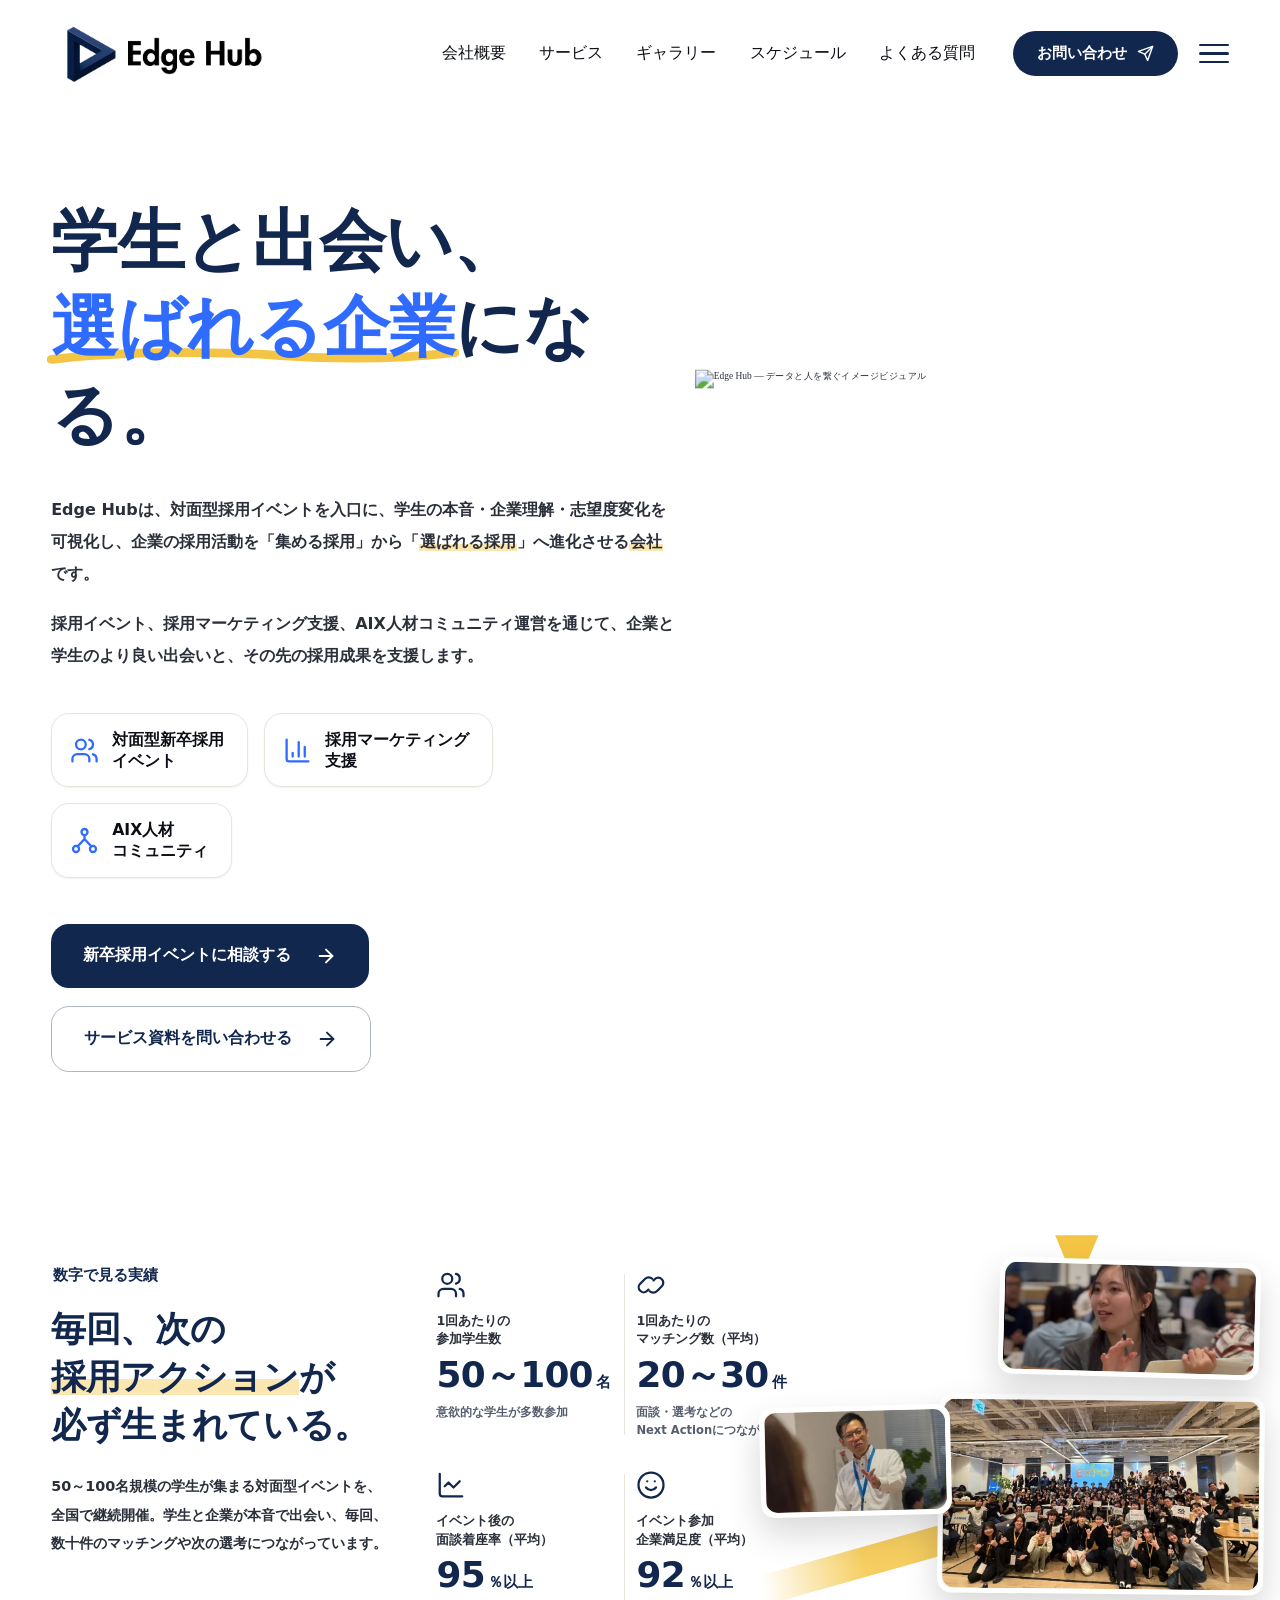
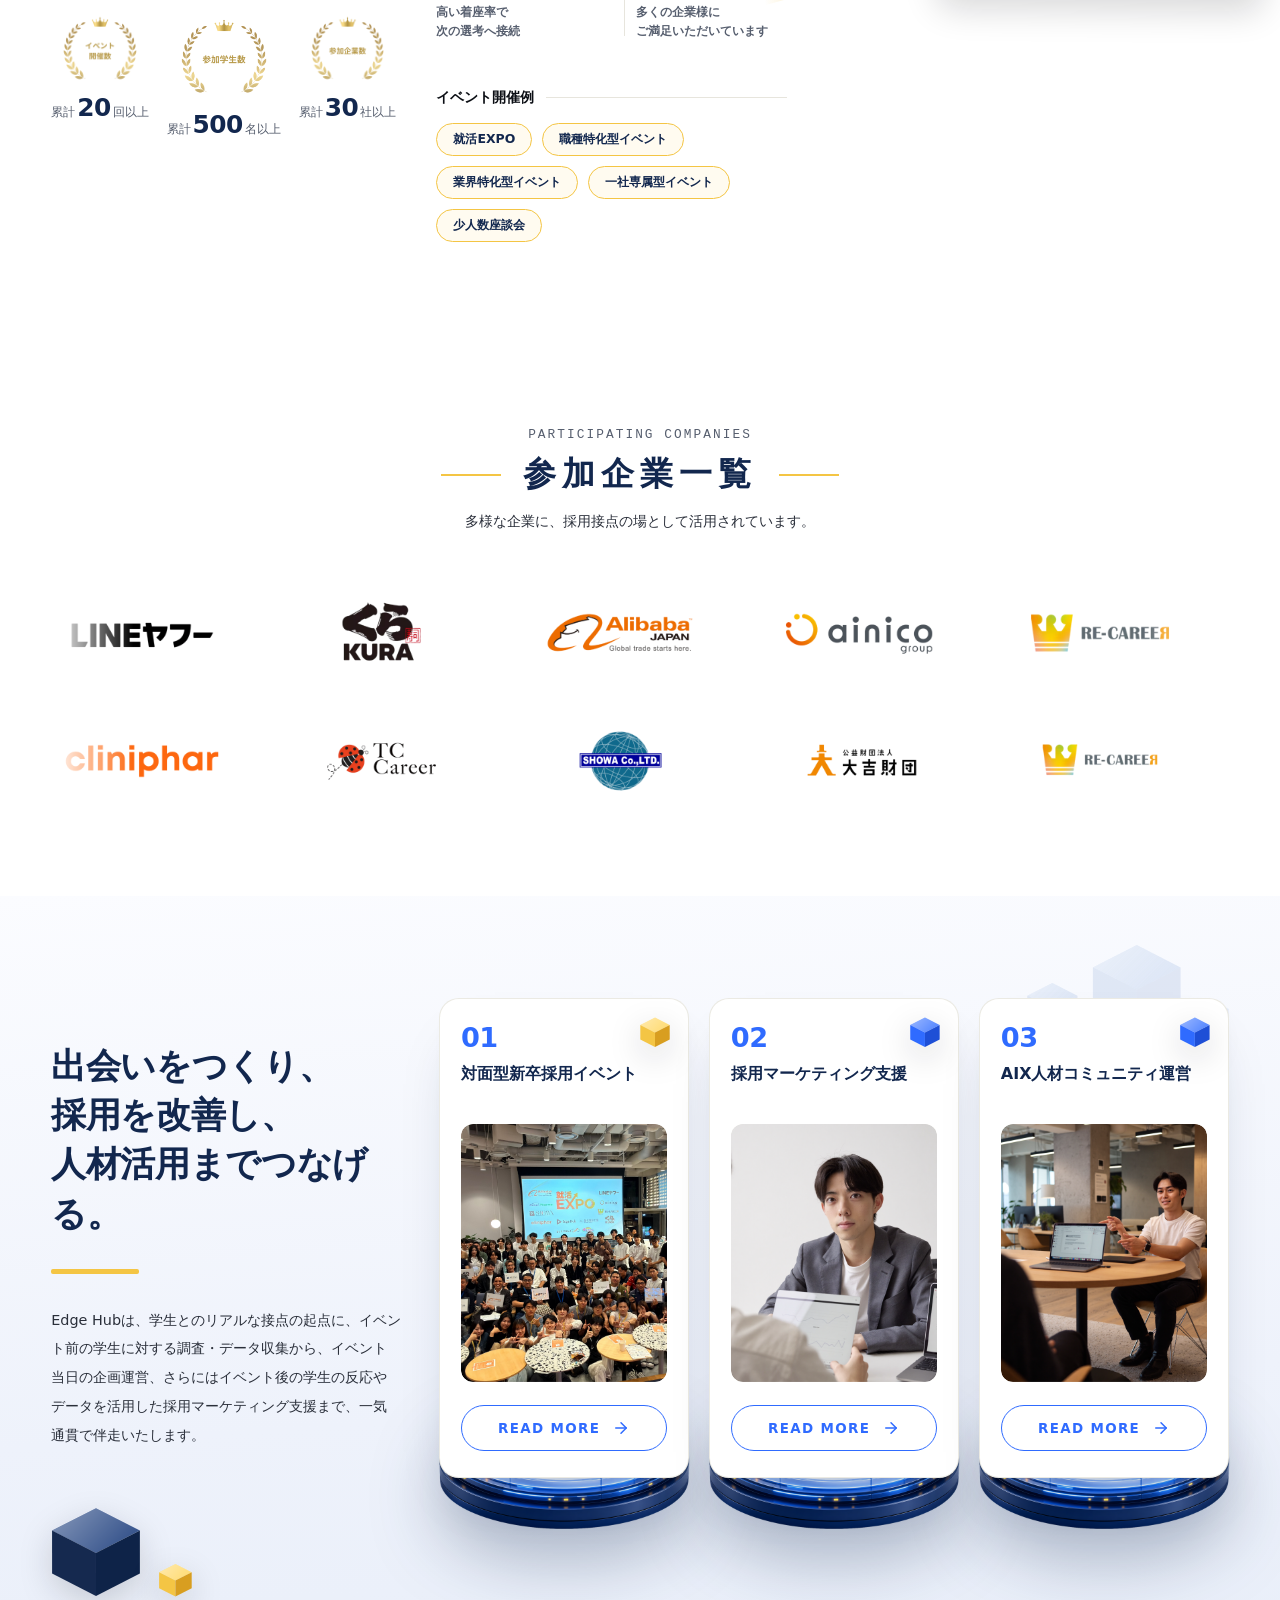
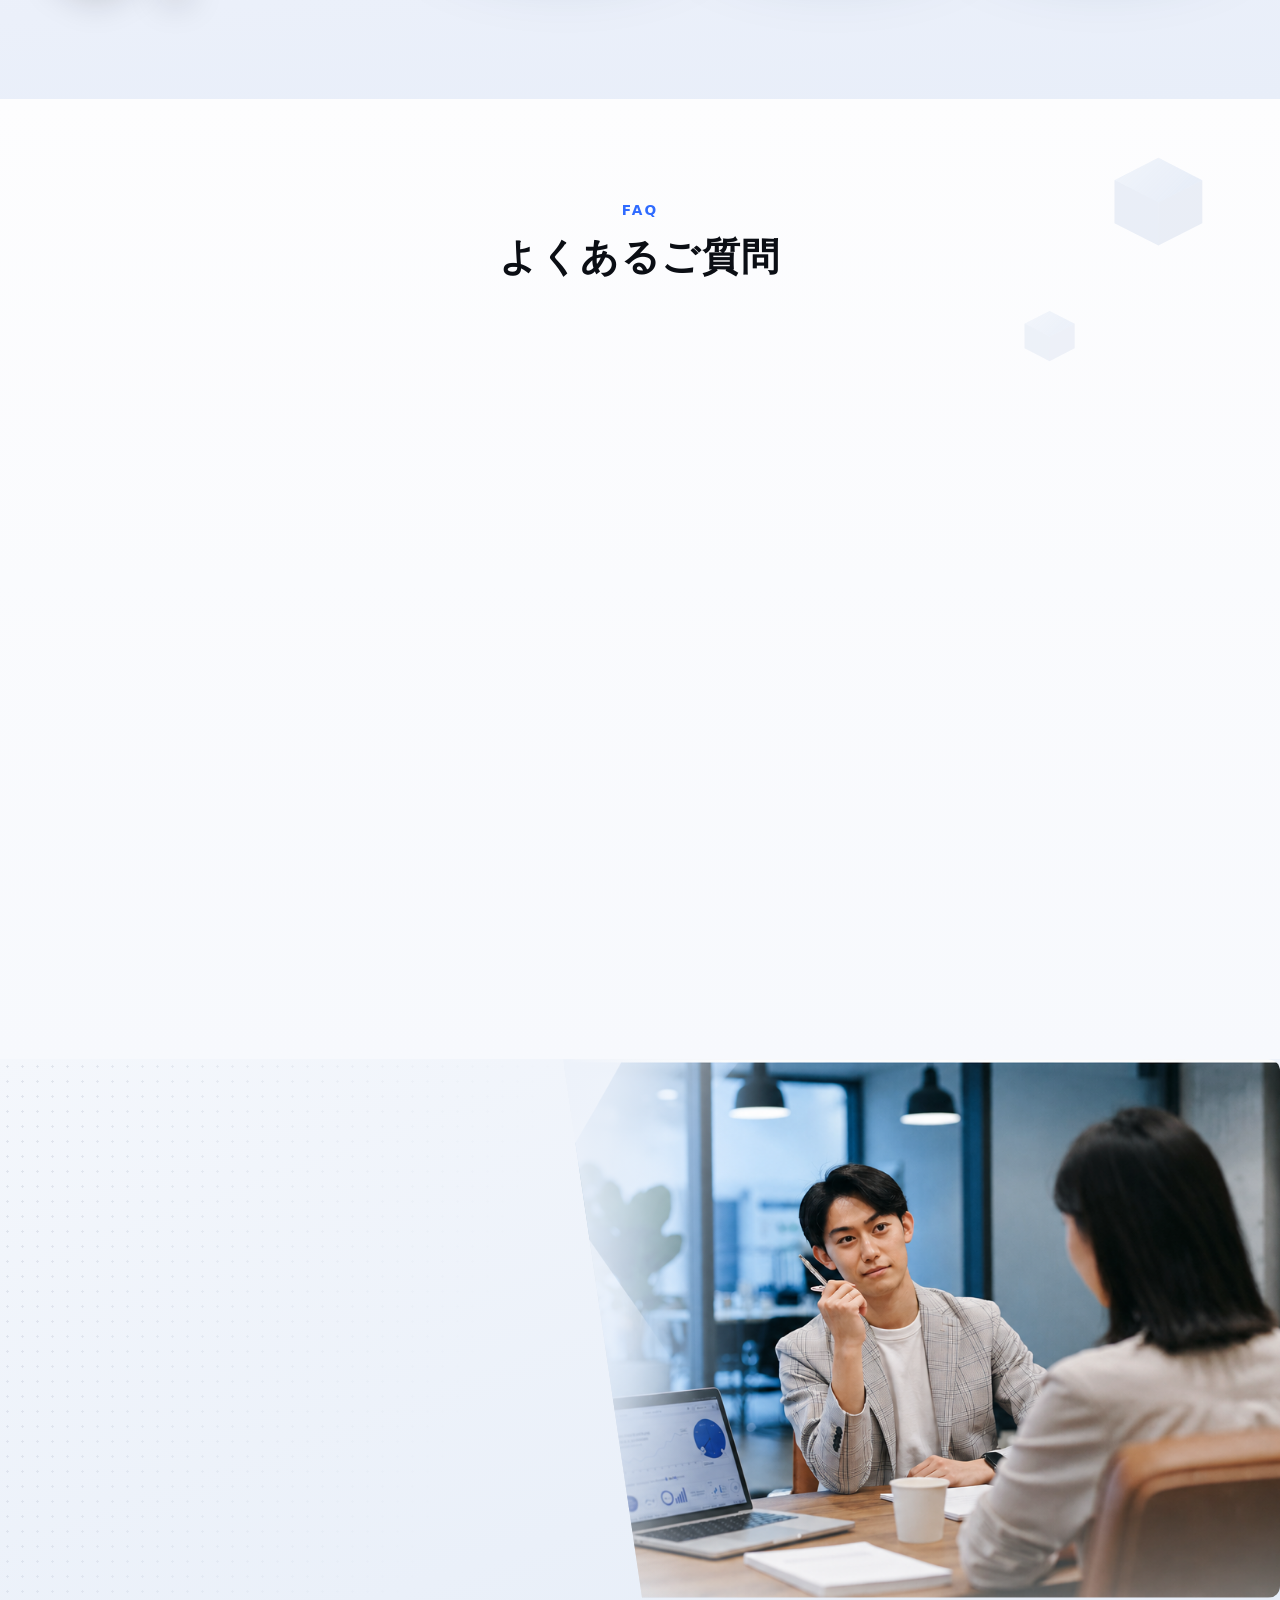
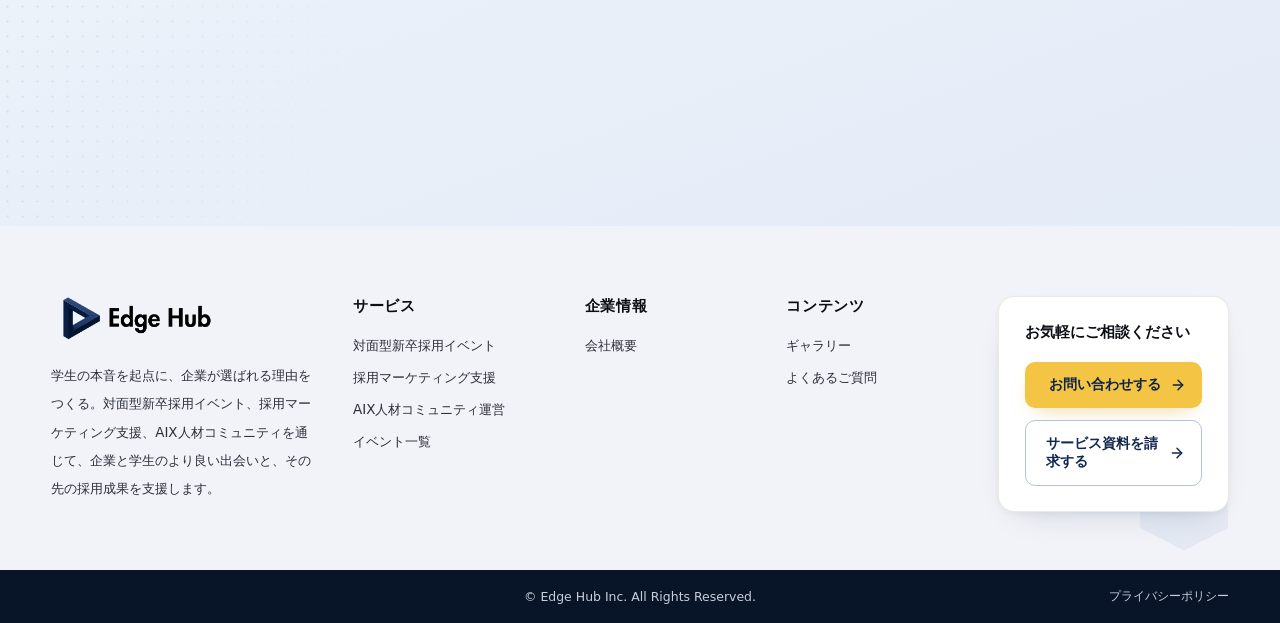
==== commit 64d42808: "SEO・AIO対策：構造化データとllms.txtを追加 - index.htmlにJSON-LD（Organization / WebSite / FAQPage）を追加   Google検索でのリ" ====
--- a/index.html
+++ b/index.html
@@ -24,6 +24,107 @@
 <link rel="stylesheet" href="css/services.css">
 <link rel="stylesheet" href="css/faq-cta-footer.css">
 <link rel="stylesheet" href="css/tweaks.css">
+
+<script type="application/ld+json">
+{
+ "@context": "https://schema.org",
+ "@type": "Organization",
+ "@id": "https://edge-hub.net/#organization",
+ "name": "株式会社Edge Hub",
+ "alternateName": "Edge Hub Inc.",
+ "url": "https://edge-hub.net/",
+ "logo": "https://edge-hub.net/assets/edgehub-mark.png",
+ "email": "backoffice@edge-hub.net",
+ "founder": {
+  "@type": "Person",
+  "name": "越智 海翔"
+ },
+ "address": {
+  "@type": "PostalAddress",
+  "postalCode": "651-0088",
+  "addressRegion": "兵庫県",
+  "addressLocality": "神戸市中央区",
+  "streetAddress": "小野柄通5丁目1-12 樫野ビル 3F",
+  "addressCountry": "JP"
+ },
+ "description": "学生の本音を起点に、企業が選ばれる理由をつくる。対面型新卒採用イベント・採用マーケティング支援・AIX人材コミュニティを提供する採用支援会社。",
+ "knowsAbout": [
+  "新卒採用",
+  "採用イベント",
+  "採用マーケティング",
+  "AI人材育成"
+ ]
+}
+</script>
+<script type="application/ld+json">
+{
+ "@context": "https://schema.org",
+ "@type": "WebSite",
+ "@id": "https://edge-hub.net/#website",
+ "url": "https://edge-hub.net/",
+ "name": "Edge Hub",
+ "publisher": {
+  "@id": "https://edge-hub.net/#organization"
+ },
+ "inLanguage": "ja"
+}
+</script>
+<script type="application/ld+json">
+{
+ "@context": "https://schema.org",
+ "@type": "FAQPage",
+ "mainEntity": [
+  {
+   "@type": "Question",
+   "name": "どのような企業が参加できますか？",
+   "acceptedAnswer": {
+    "@type": "Answer",
+    "text": "新卒採用・長期インターン採用に取り組む企業様であれば、業界や企業規模を問わずご相談いただけます。特に、学生との対面接点を増やしたい企業様、自社の魅力や仕事のリアルを学生に直接伝えたい企業様、採用母集団の質を高めたい企業様にご活用いただいています。"
+   }
+  },
+  {
+   "@type": "Question",
+   "name": "採用イベントでは何をしてもらえますか？",
+   "acceptedAnswer": {
+    "@type": "Answer",
+    "text": "企業ピッチ、少人数での座談会、学生との個別交流、イベント後の学生意向確認まで一貫して支援します。事前に参加学生の属性や関心を整理し、当日は学生ファシリテーターが対話を促進するため、単なる接触数ではなく、志望度形成や面談化につながる接点づくりが可能です。"
+   }
+  },
+  {
+   "@type": "Question",
+   "name": "一社専属のイベントもできますか？",
+   "acceptedAnswer": {
+    "@type": "Answer",
+    "text": "はい、可能です。企業様の採用ターゲットや職種理解の課題に合わせて、1社単独または少数社限定の座談会・説明会・1Day選考会などを設計できます。通常の合同型イベントよりも、仕事内容・社風・若手社員のリアルを深く伝えたい場合に適しています。"
+   }
+  },
+  {
+   "@type": "Question",
+   "name": "イベント後の支援もありますか？",
+   "acceptedAnswer": {
+    "@type": "Answer",
+    "text": "はい、イベント後のフォローまで対応しています。参加学生の志望度変化、印象に残ったポイント、不安点、面談意向を回収し、企業様ごとに次のアクションへつなげます。必要に応じて、学生への意向確認、個別面談の調整、接点維持のフォローも行います。"
+   }
+  },
+  {
+   "@type": "Question",
+   "name": "採用マーケティング支援とは何ですか？",
+   "acceptedAnswer": {
+    "@type": "Answer",
+    "text": "学生から見た企業イメージや、採用訴求の伝わり方を可視化し、企業様が「選ばれる理由」をつくるための支援です。イベントや学生ヒアリングで得た声をもとに、採用資料・説明会内容・SNS発信・候補者フォローの改善まで伴走します。単に学生を集めるだけでなく、志望度形成から内定承諾までを見据えた採用活動を設計します。"
+   }
+  },
+  {
+   "@type": "Question",
+   "name": "AIX人材コミュニティとは何ですか？",
+   "acceptedAnswer": {
+    "@type": "Answer",
+    "text": "AI・IT・DXに関心のある学生を集め、実務に近い経験を通じて育成するコミュニティです。学生はAIを学ぶだけでなく、リサーチ、資料作成、採用広報、営業支援、業務改善などの実践経験を積みます。企業様にとっては、AI活用に前向きな若手人材との早期接点や、学生チームによる業務支援の入口として活用できます。"
+   }
+  }
+ ]
+}
+</script>
 </head>
 <body style="font-family: &quot;Noto Sans JP&quot;; font-size: 8px">
 
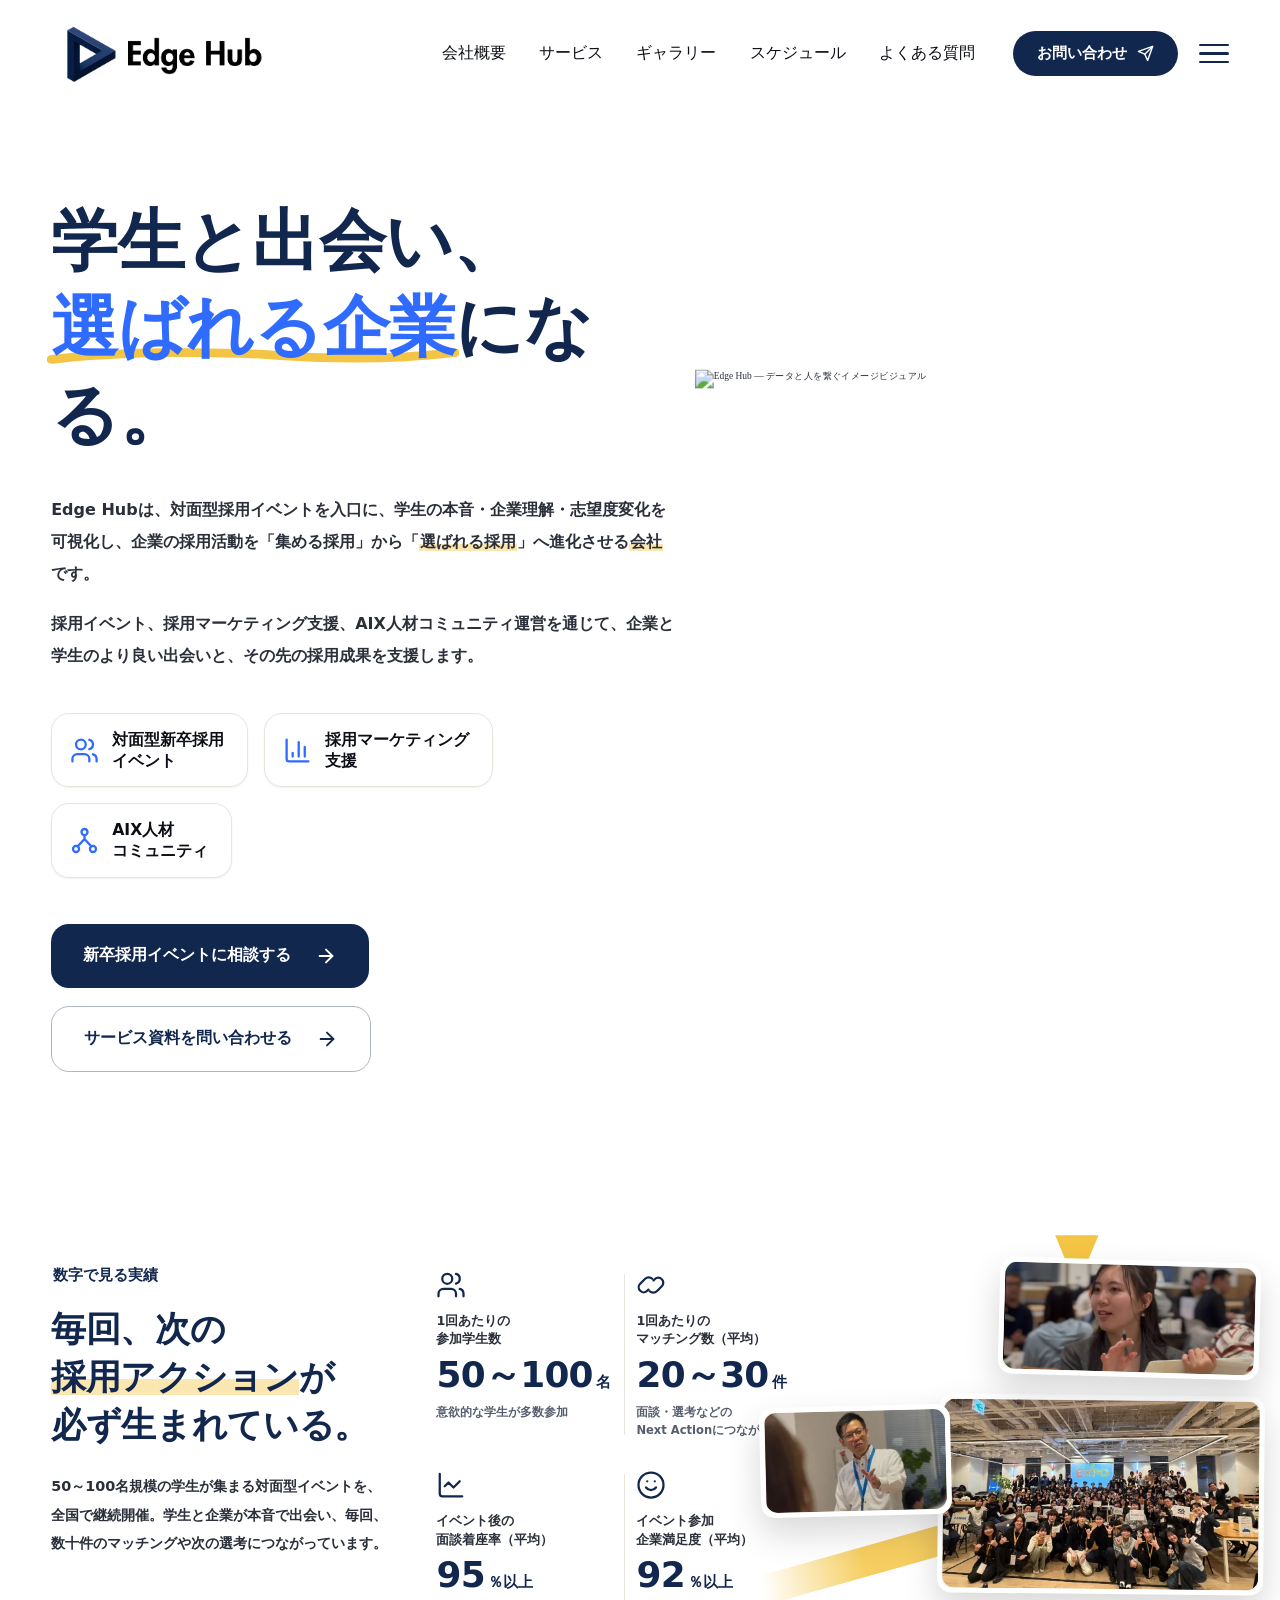
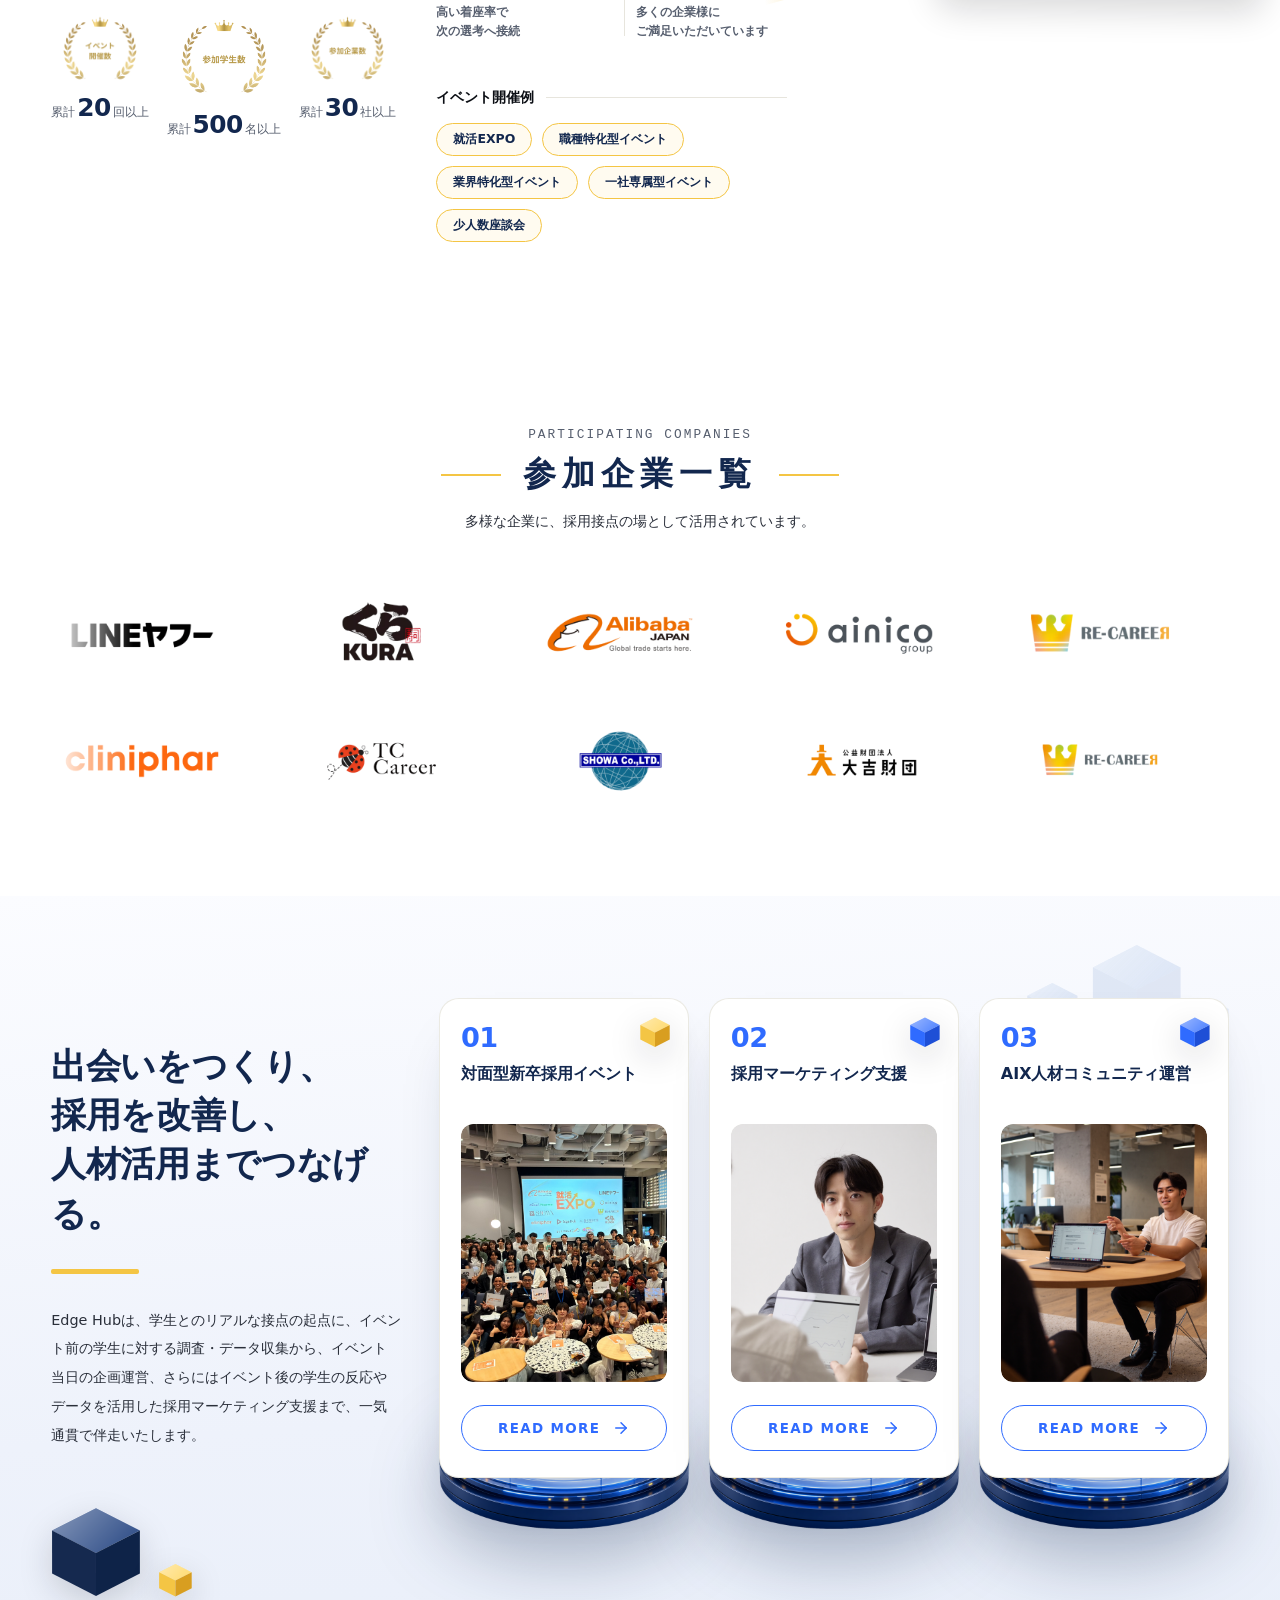
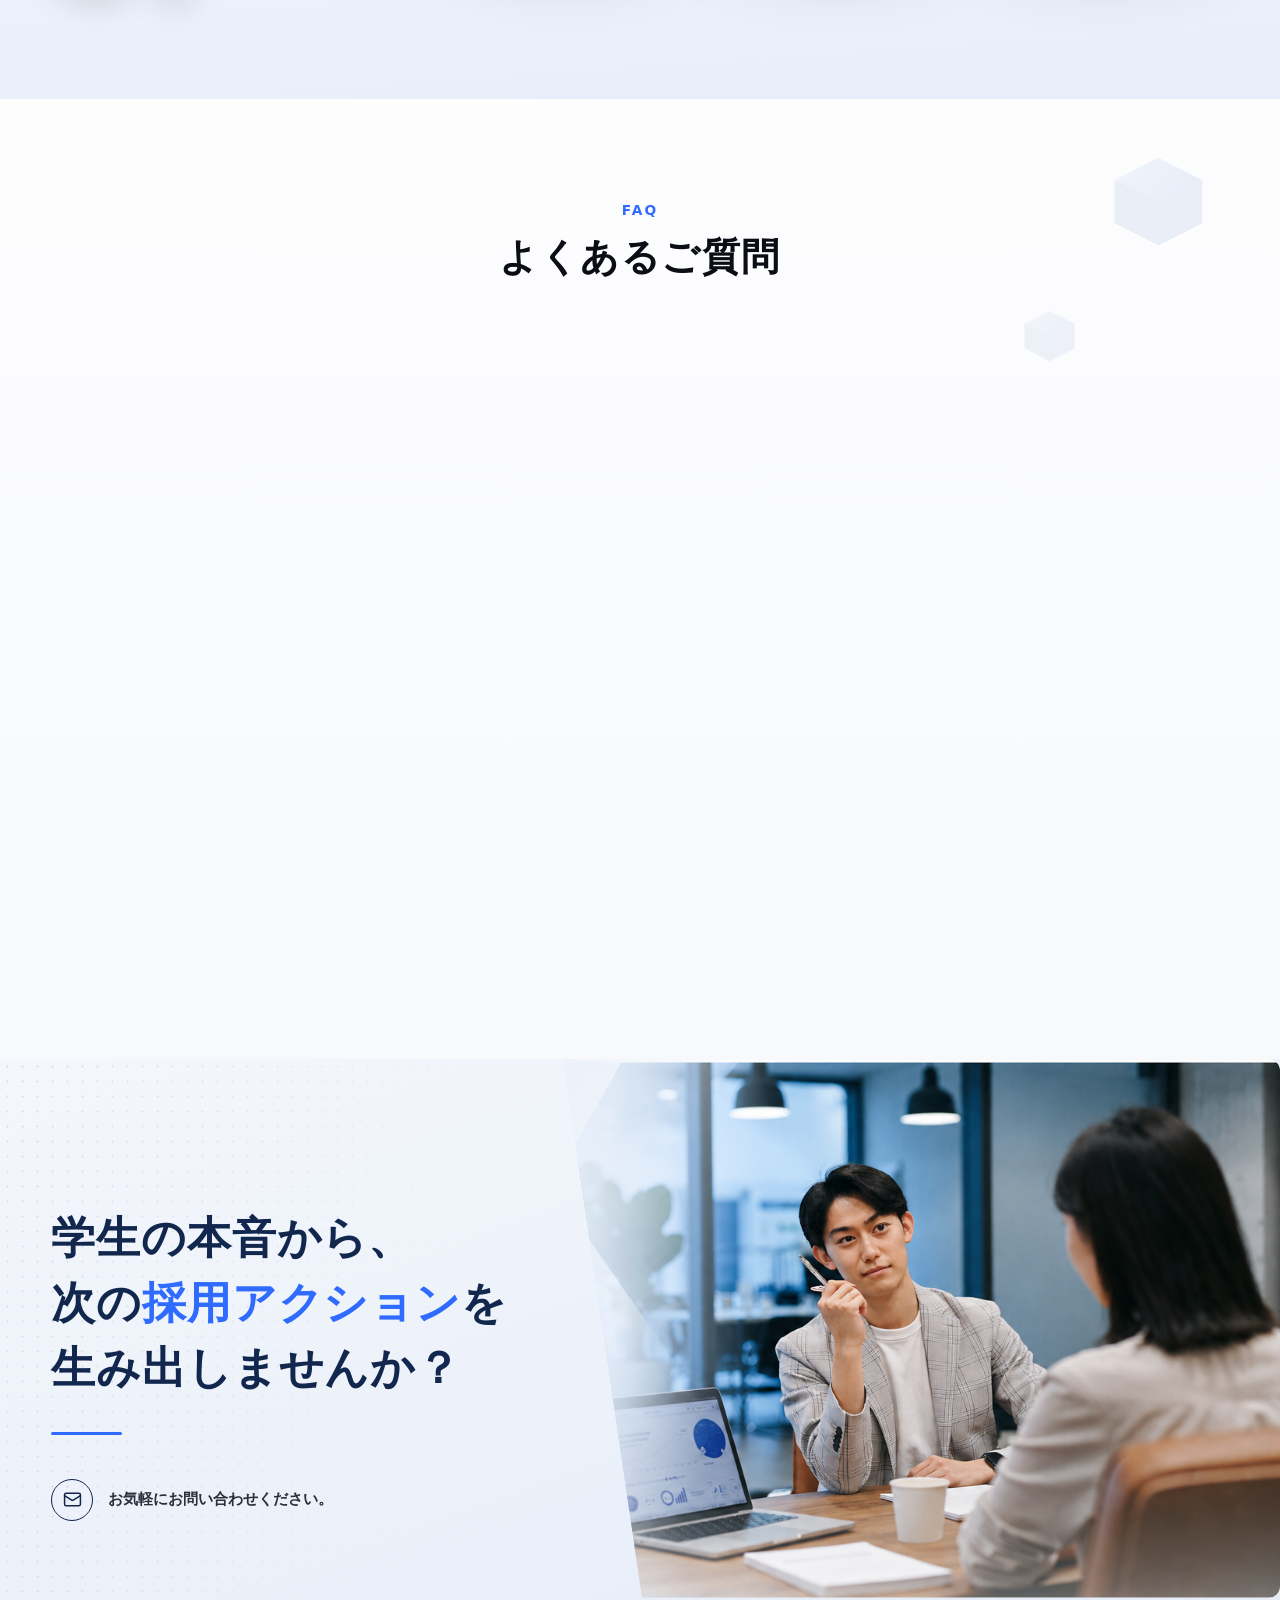
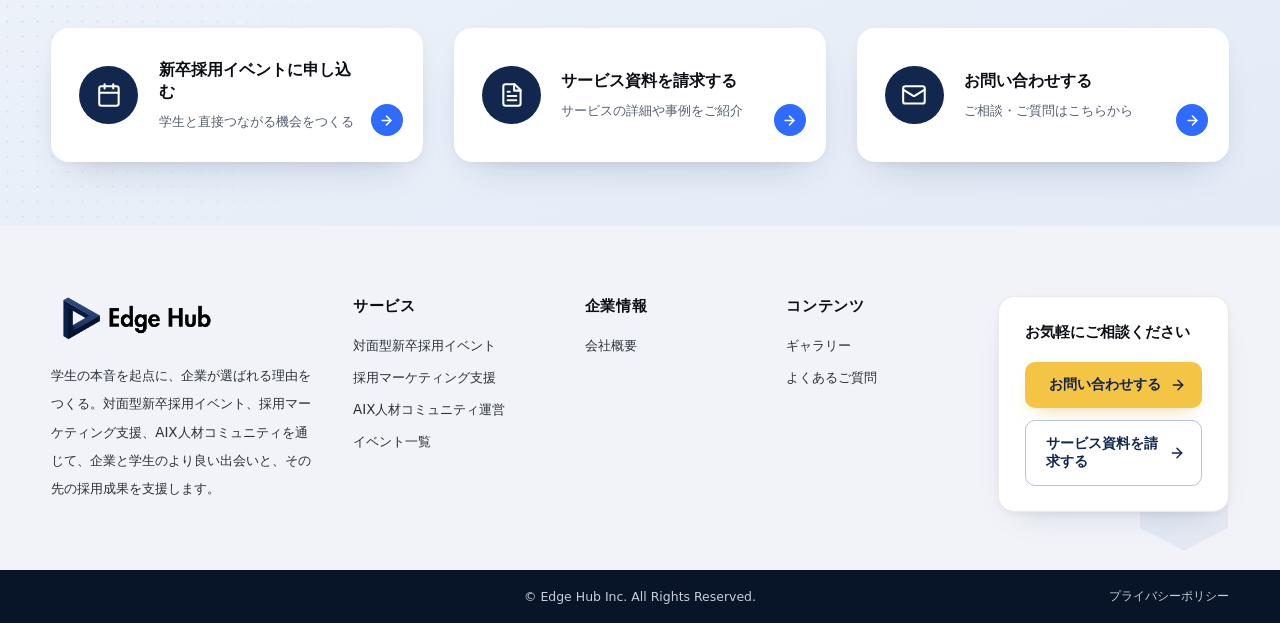
==== commit e557a0f8: "モバイルでイベント一覧が初期表示されない不具合を修正 原因: 出現アニメーションの発火条件が「要素の12%が画面内」だったため、 モバイルでカードが縦一列になりグリッドが約6700pxまで伸びると 1" ====
--- a/index.html
+++ b/index.html
@@ -647,8 +647,14 @@
 
   // Reveal on scroll
   const io = new IntersectionObserver((entries) => {
-    entries.forEach(e => { if (e.isIntersecting) { e.target.classList.add('in'); io.unobserve(e.target); } });
-  }, { threshold: 0.12, rootMargin: '0px 0px -8% 0px' });
+    entries.forEach(e => {
+      // 通常要素は12%表示で出現。縦に長い要素（モバイルのイベント一覧等）は
+      // 12%に達し得ないため、ビューポートの30%を占めた時点でも出現させる
+      if (e.isIntersecting && (e.intersectionRatio >= 0.12 || e.intersectionRect.height >= window.innerHeight * 0.3)) {
+        e.target.classList.add('in'); io.unobserve(e.target);
+      }
+    });
+  }, { threshold: [0, 0.03, 0.06, 0.09, 0.12], rootMargin: '0px 0px -8% 0px' });
   document.querySelectorAll('.reveal').forEach(el => io.observe(el));
 
   // FAQ accordion — only one open at a time
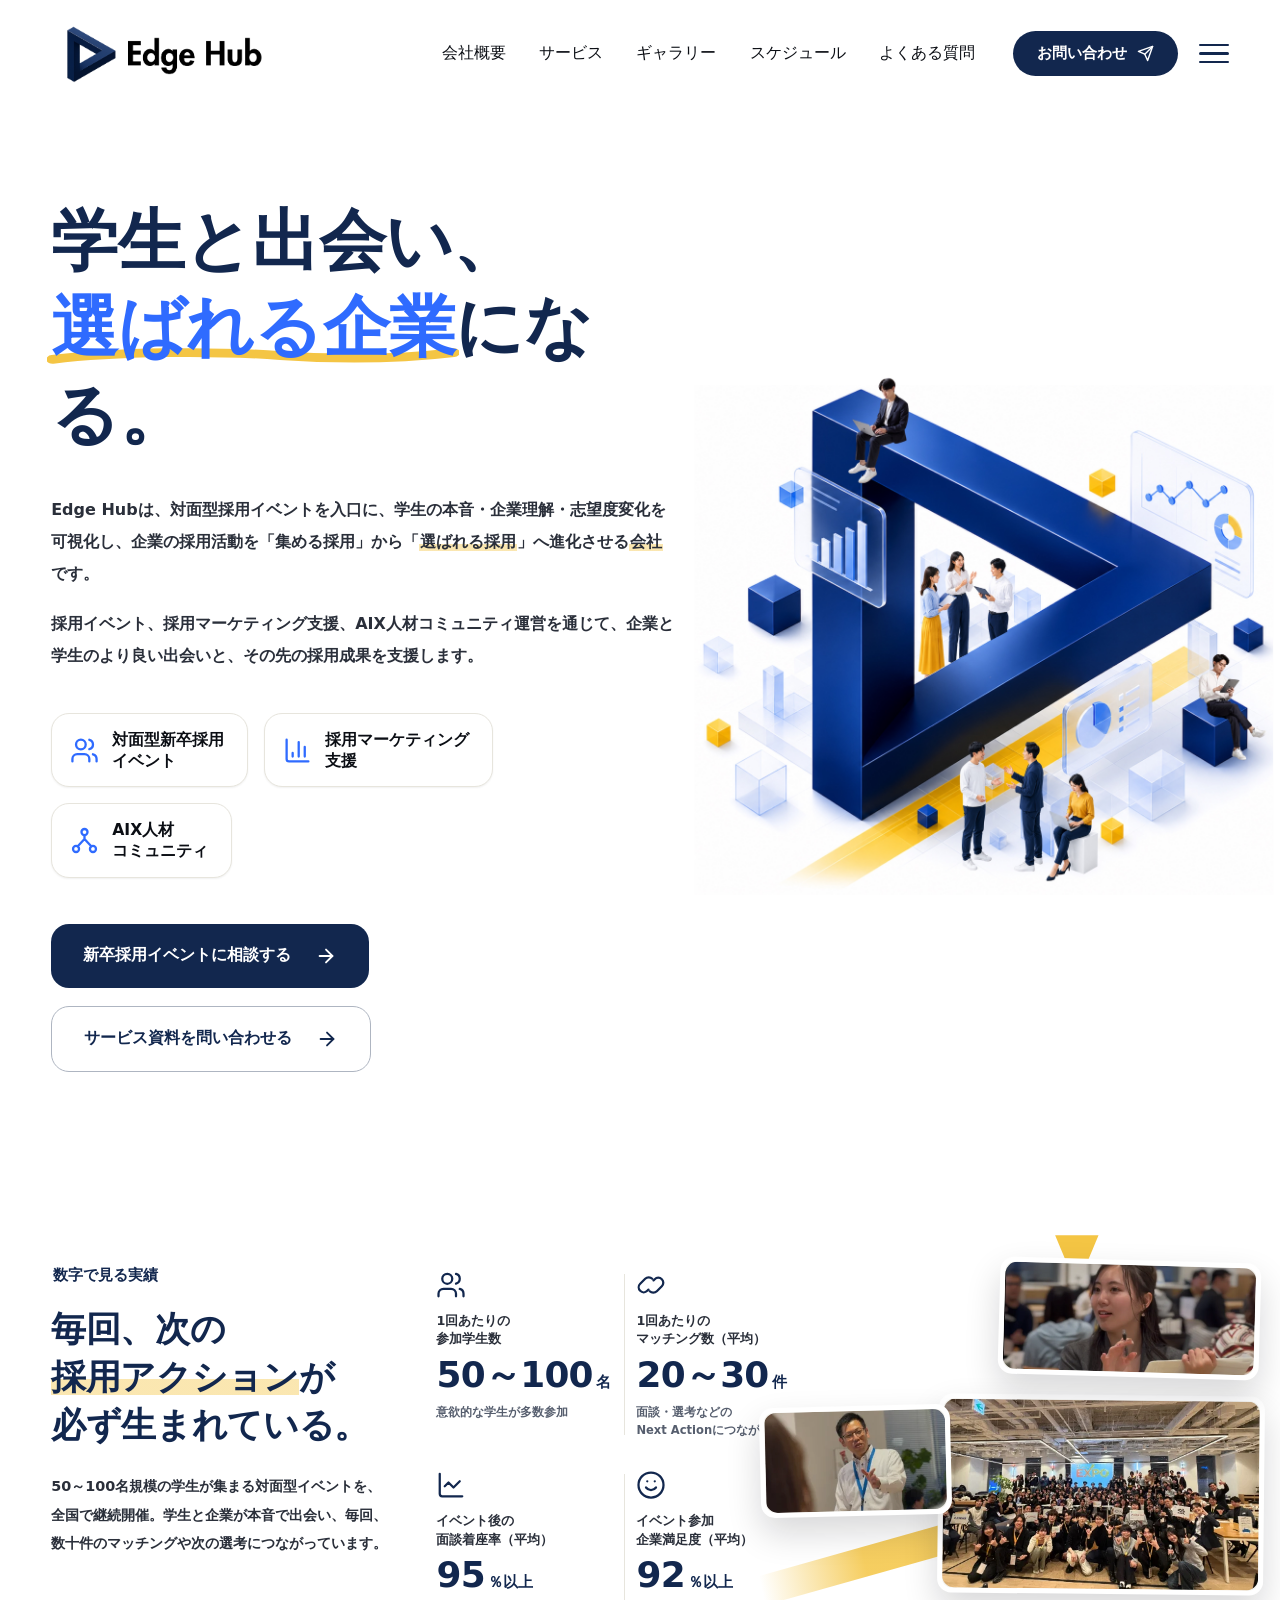
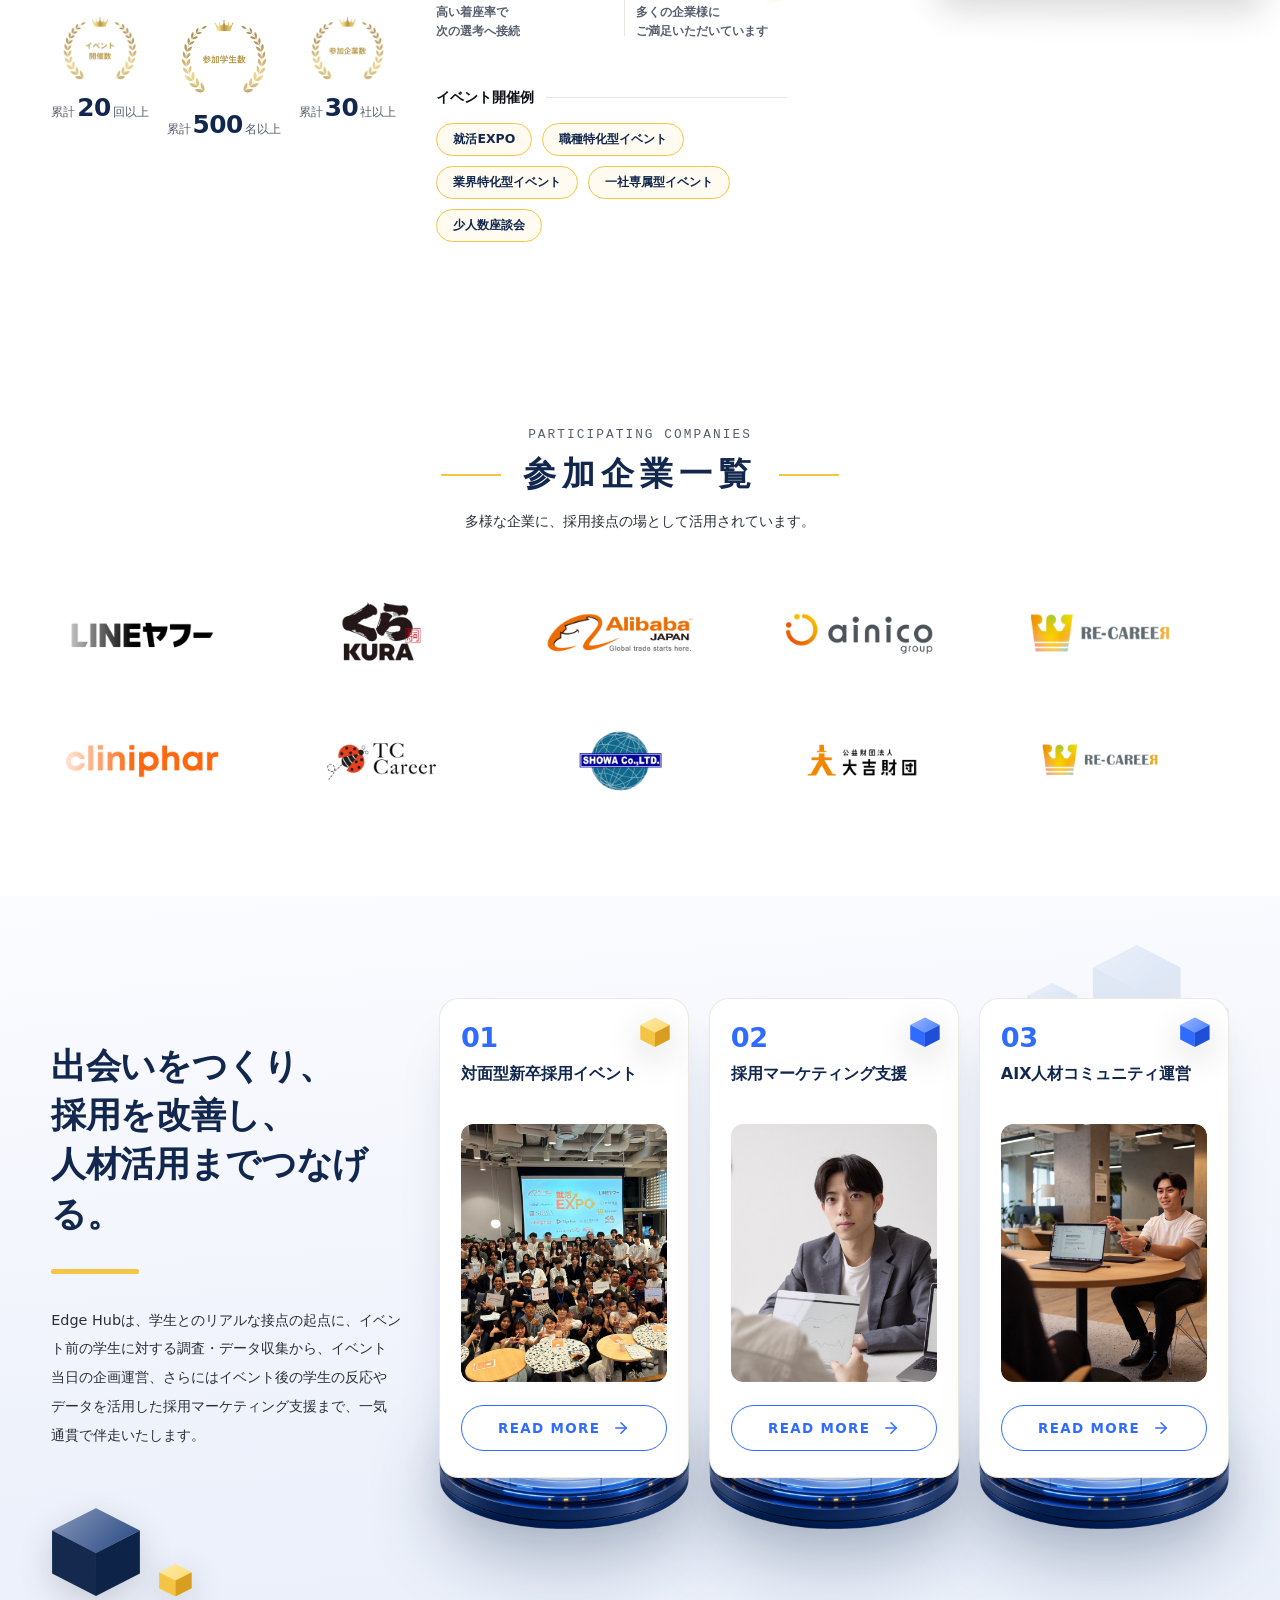
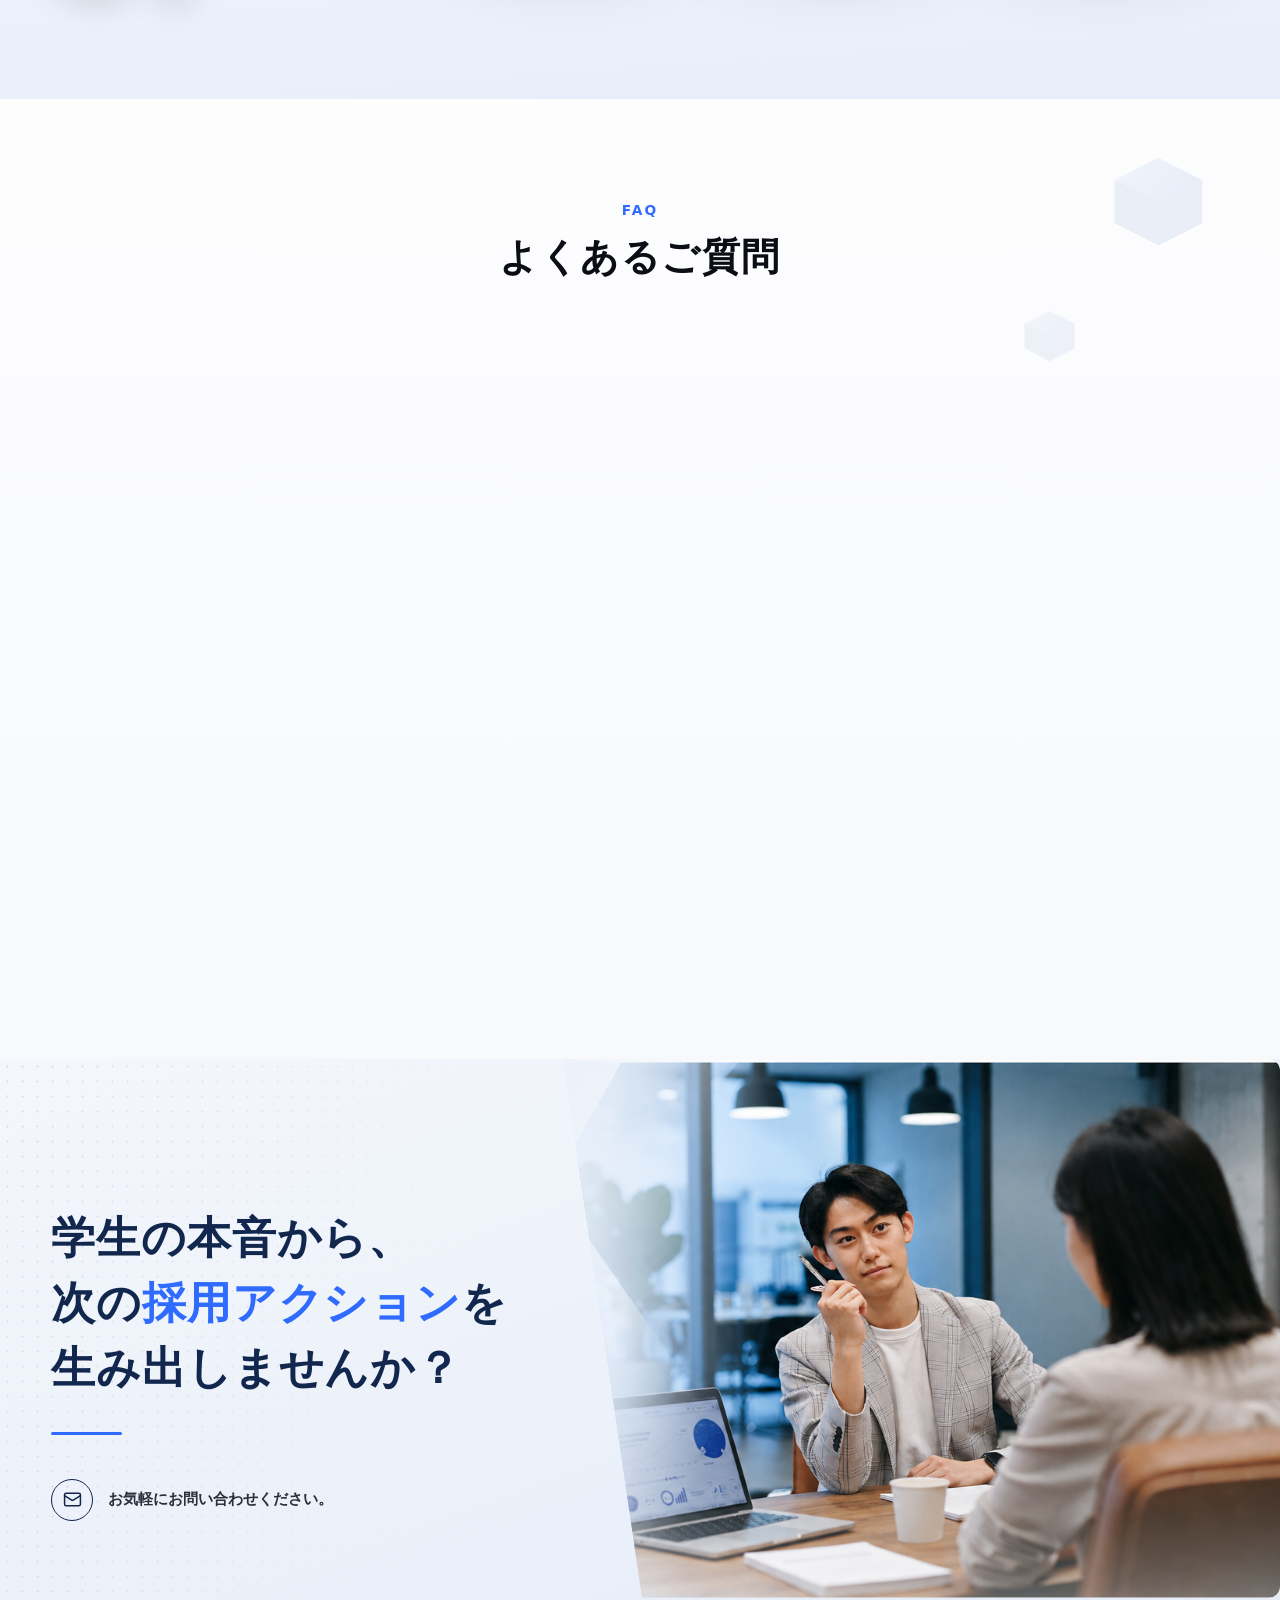
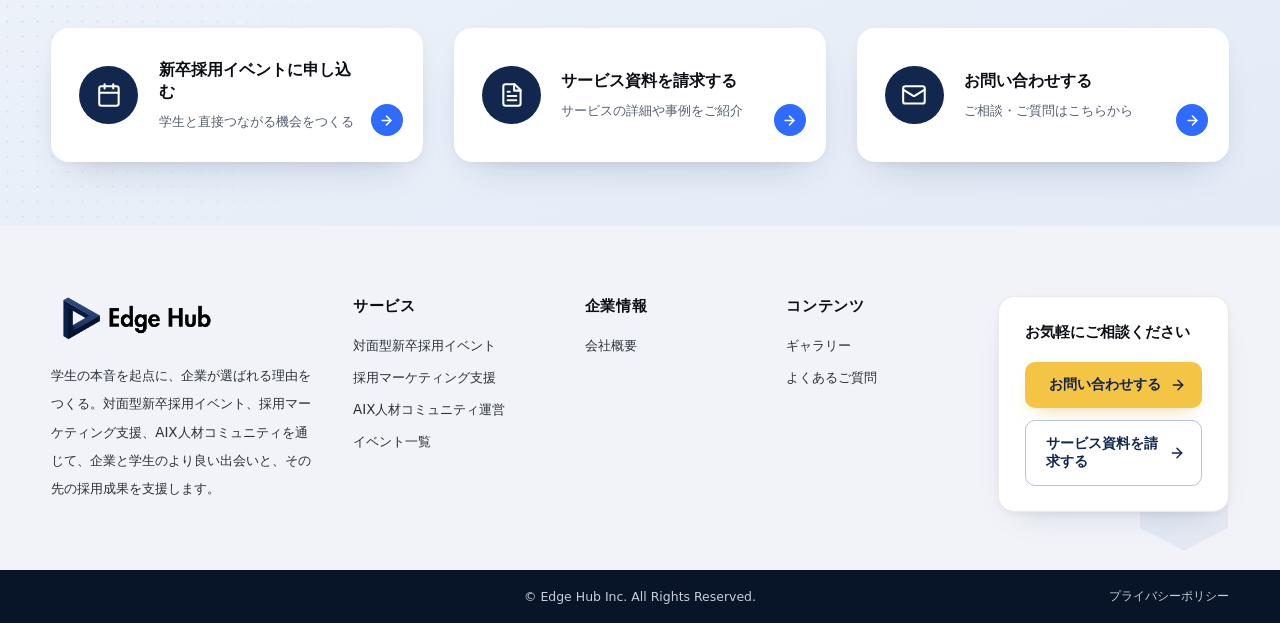
==== commit 3b1ed1df: "画像を軽量化（アセット合計 237MB → 79MB） - 透過なしの大型PNG（最大6000px・10MB超）22枚をJPEG変換＋最大2400pxへリサイズ - 大型JPEGも最大2400pxへリ" ====
--- a/index.html
+++ b/index.html
@@ -225,7 +225,7 @@
 
     <!-- Right: illustration -->
     <div class="hero-visual reveal reveal-d2">
-      <img src="assets/hero-illustration.png" alt="Edge Hub — データと人を繋ぐイメージビジュアル">
+      <img src="assets/hero-illustration-photo.jpg" alt="Edge Hub — データと人を繋ぐイメージビジュアル">
     </div>
   </div>
 </section>
@@ -434,7 +434,7 @@
               <span class="cube cube--blue card-cube" aria-hidden="true"><i class="f-top"></i><i class="f-left"></i><i class="f-right"></i></span>
               <div class="svc-card-num">02</div>
               <h3 class="svc-card-title">採用マーケティング支援</h3>
-              <div class="svc-card-media"><image-slot id="svc-photo-2" fit="cover" src="assets/svc-photo-2.png" placeholder="データ／ダッシュボード分析シーン"></image-slot></div>
+              <div class="svc-card-media"><image-slot id="svc-photo-2" fit="cover" src="assets/svc-photo-2.jpg" placeholder="データ／ダッシュボード分析シーン"></image-slot></div>
               <a class="svc-readmore" href="採用マーケティング支援.html">READ MORE
                 <svg viewBox="0 0 24 24" fill="none" stroke="currentColor" stroke-width="2" stroke-linecap="round" stroke-linejoin="round"><path d="M5 12h14"/><path d="m12 5 7 7-7 7"/></svg>
               </a>
@@ -447,7 +447,7 @@
               <span class="cube cube--blue card-cube" aria-hidden="true"><i class="f-top"></i><i class="f-left"></i><i class="f-right"></i></span>
               <div class="svc-card-num">03</div>
               <h3 class="svc-card-title">AIX人材コミュニティ運営</h3>
-              <div class="svc-card-media"><image-slot id="svc-photo-3" fit="cover" src="assets/svc-photo-3.png" placeholder="AI・コミュニティ運営／会議シーン"></image-slot></div>
+              <div class="svc-card-media"><image-slot id="svc-photo-3" fit="cover" src="assets/svc-photo-3.jpg" placeholder="AI・コミュニティ運営／会議シーン"></image-slot></div>
               <a class="svc-readmore" href="AIX人材コミュニティ.html">READ MORE
                 <svg viewBox="0 0 24 24" fill="none" stroke="currentColor" stroke-width="2" stroke-linecap="round" stroke-linejoin="round"><path d="M5 12h14"/><path d="m12 5 7 7-7 7"/></svg>
               </a>
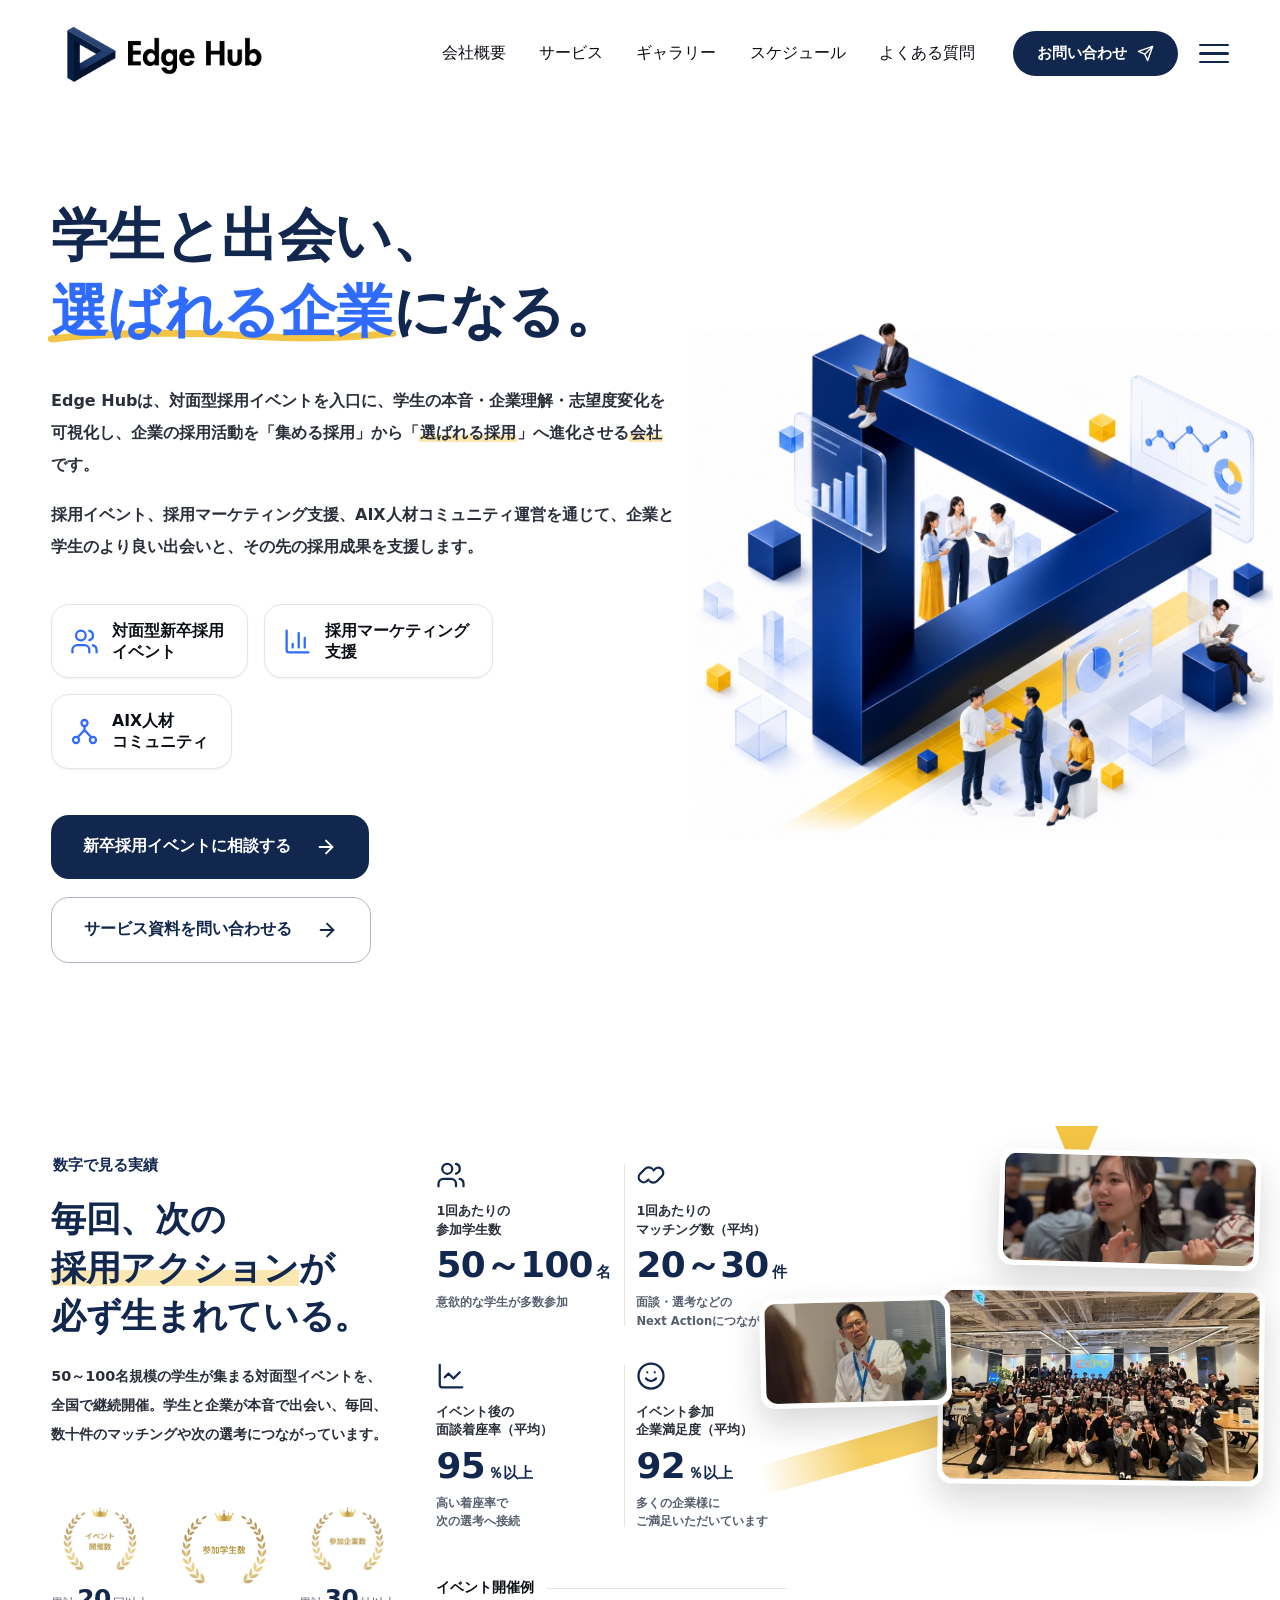
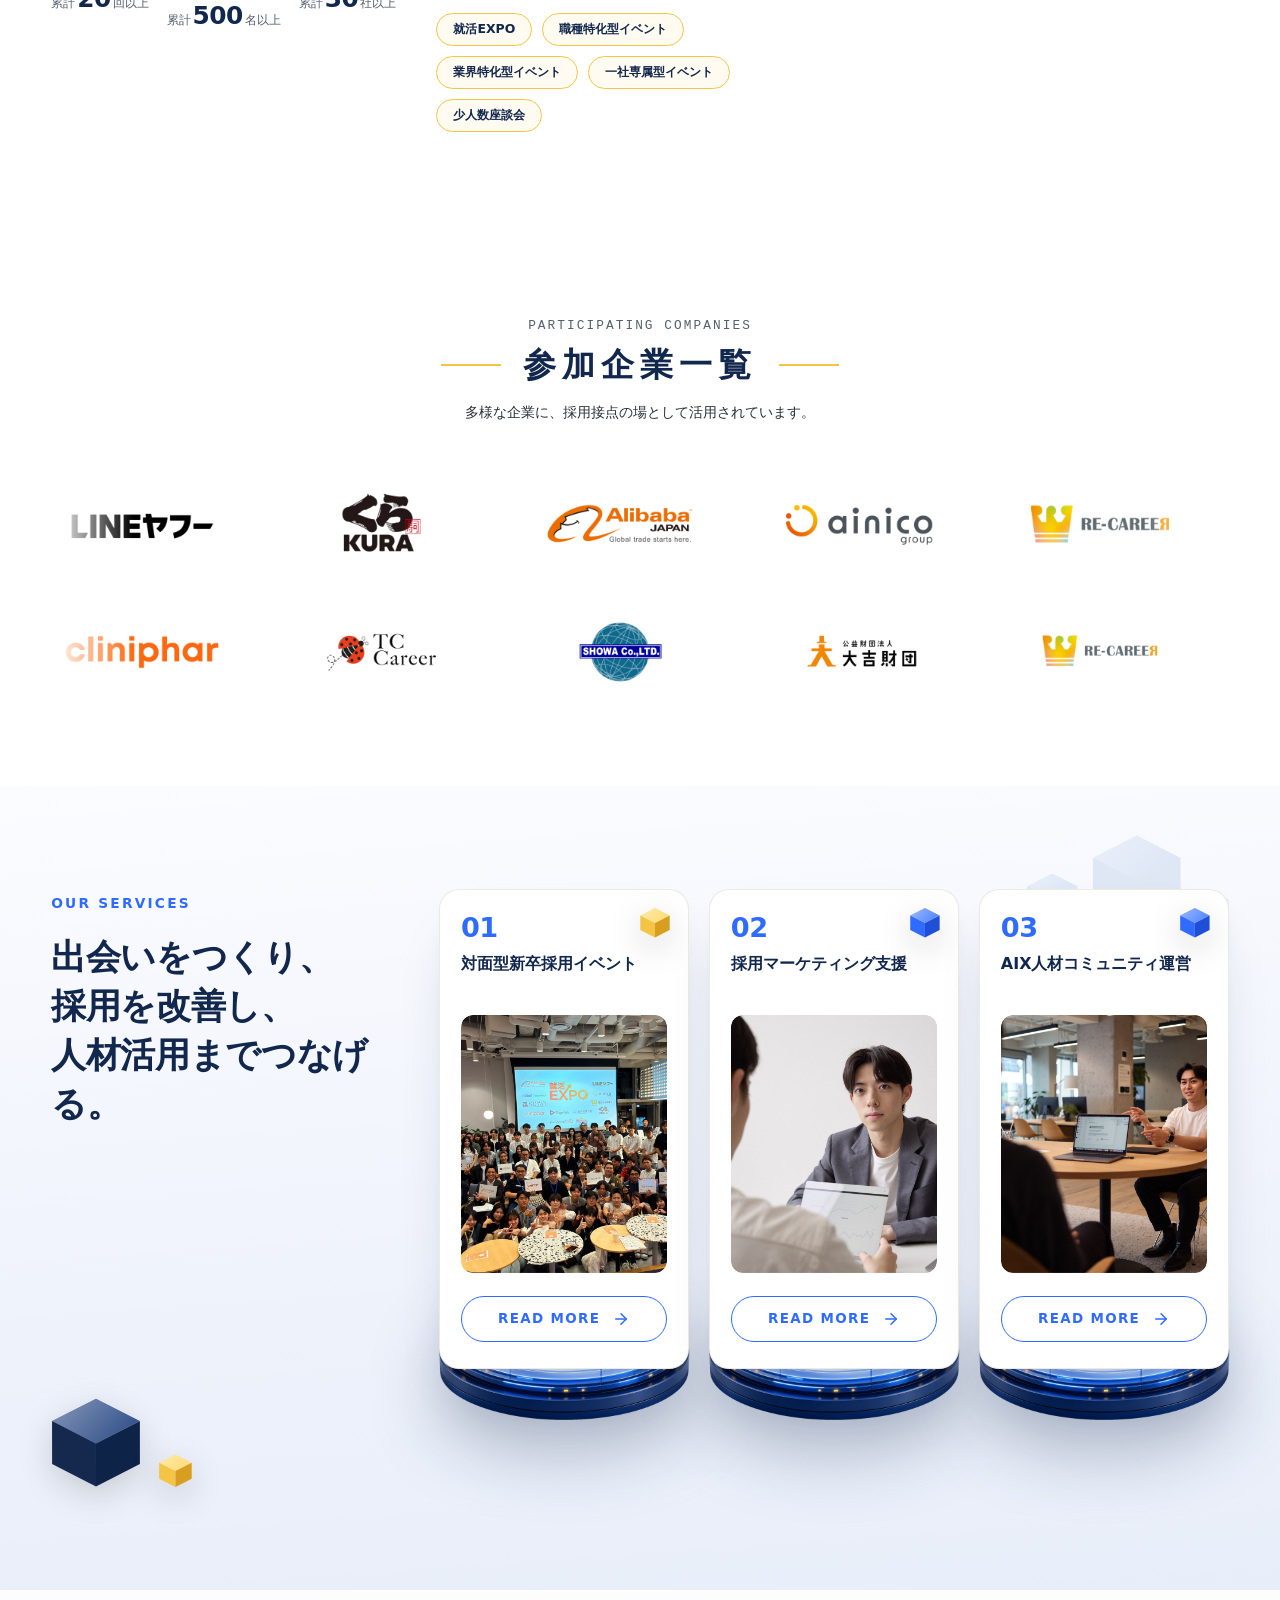
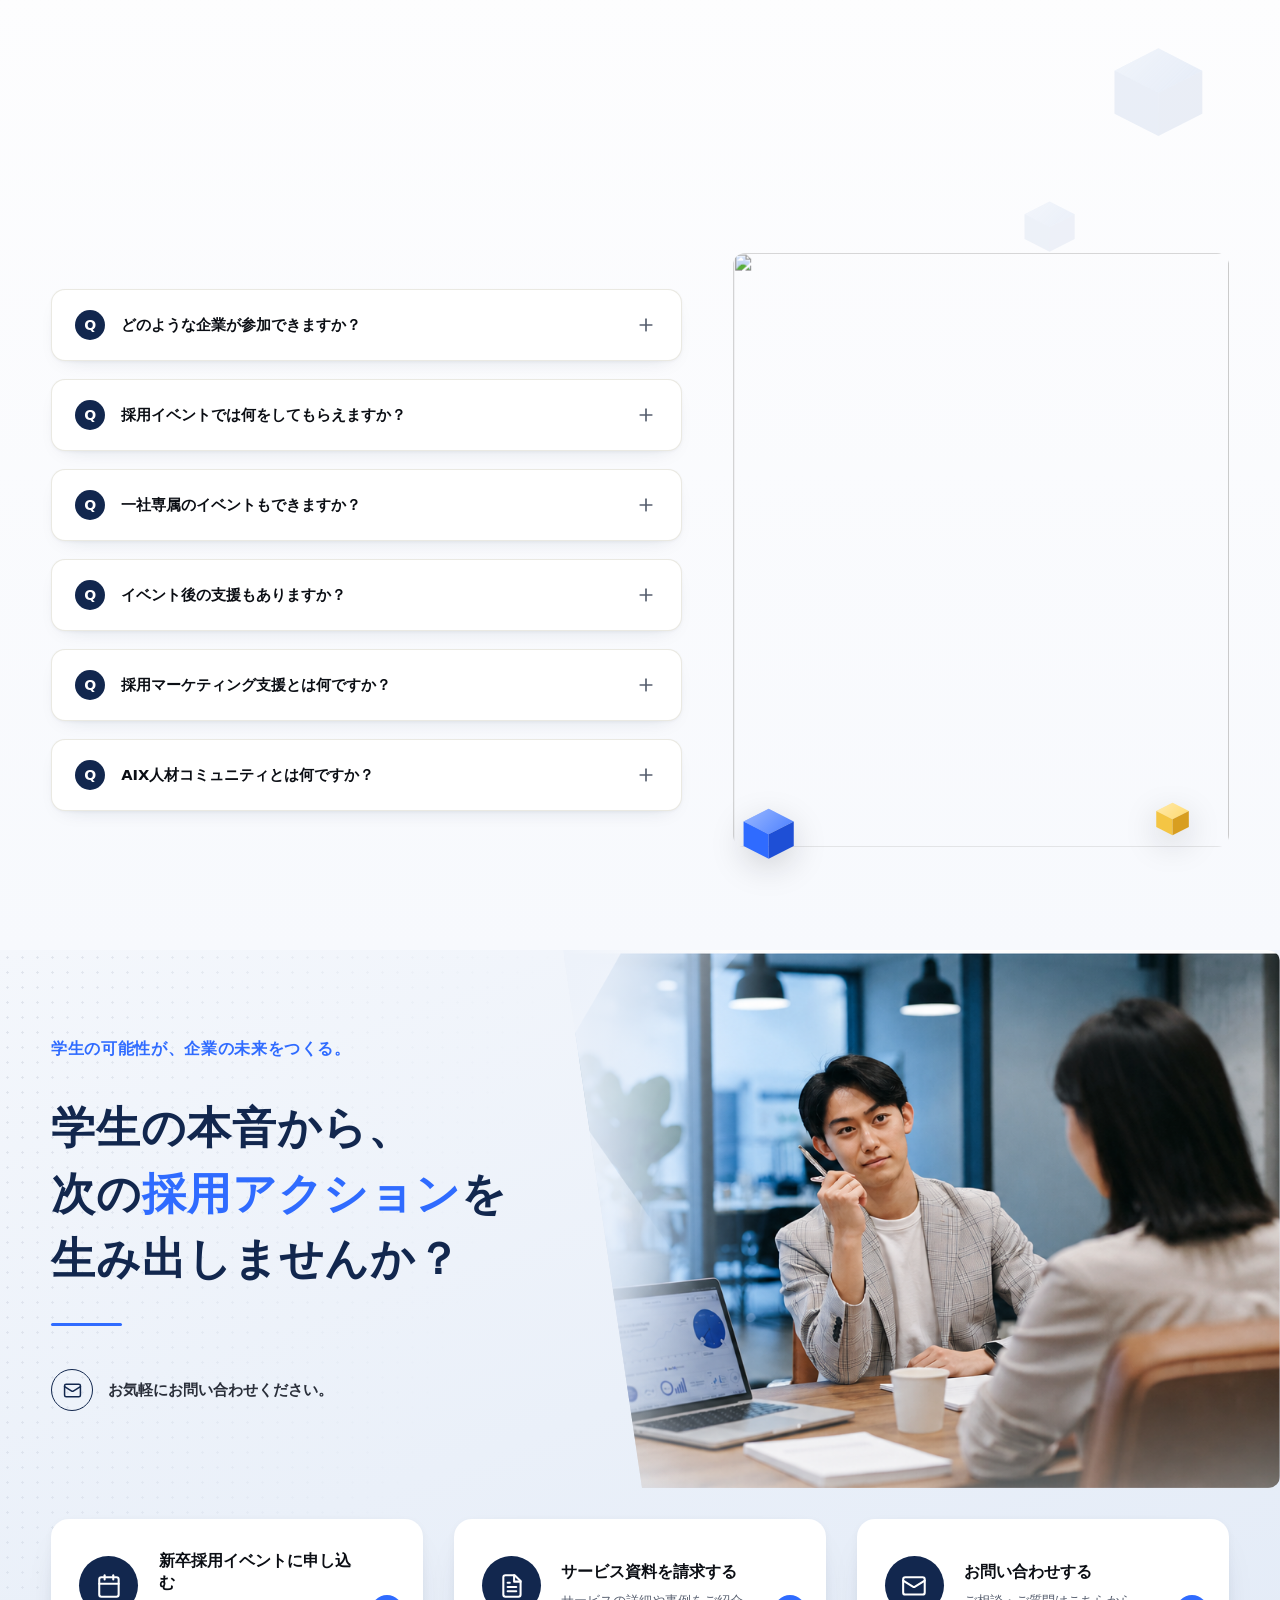
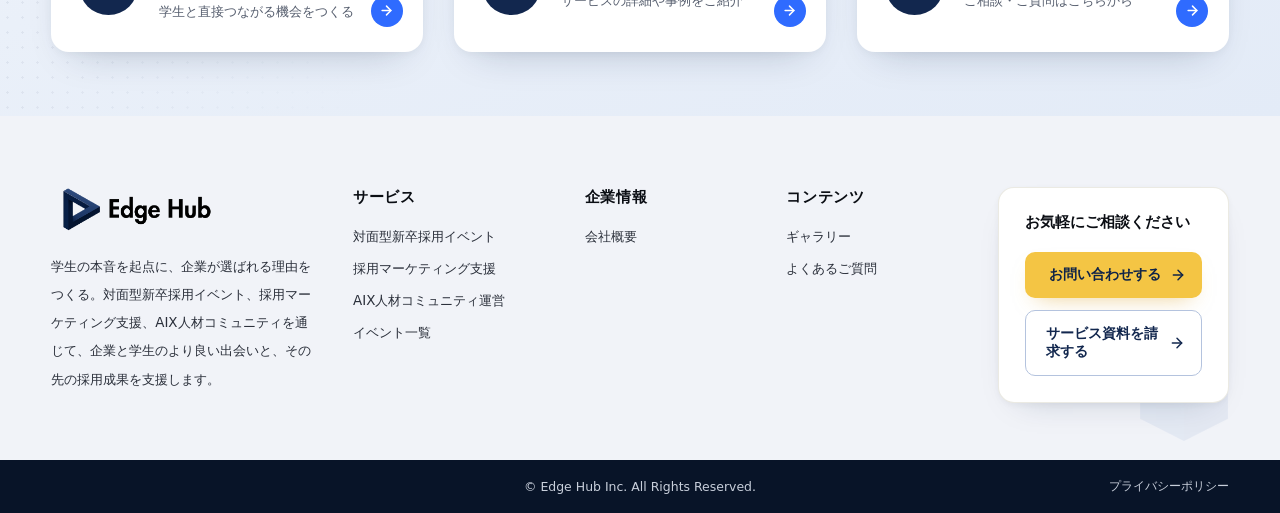
==== commit 64932219: "サービスカード画像ズレ修正・ヒーロー見出し2行化・会社概要更新 - サービスカード等の画像がモバイルで時々フレームからズレる不具合を修正。   トリミング未指定のimage-slotはブラウザ標準のo" ====
--- a/index.html
+++ b/index.html
@@ -179,7 +179,7 @@
   <div class="hero-inner">
     <!-- Left: copy -->
     <div class="hero-copy">
-      <h1 class="hero-title reveal">学生と出会い、<br><span class="accent" style="font-family: &quot;Noto Sans JP&quot;">選ばれる企業</span>になる。</h1>
+      <h1 class="hero-title reveal"><span class="hero-line">学生と出会い、</span><br><span class="hero-line"><span class="accent" style="font-family: &quot;Noto Sans JP&quot;">選ばれる企業</span>になる。</span></h1>
 
       <div class="hero-lead reveal reveal-d1">
         <p style="font-weight: 700">Edge Hubは、対面型採用イベントを入口に、学生の本音・企業理解・志望度変化を可視化し、企業の採用活動を「集める採用」から「<span class="hl">選ばれる採用</span>」へ進化させる<span class="hl">会社</span>です。</p>
--- a/css/hero.css
+++ b/css/hero.css
@@ -206,10 +206,15 @@
 /* ---- Left column ---- */
 .hero-copy { max-width: clamp(620px, 62vw, 880px); }
 
+.hero-copy { container-type: inline-size; }
+.hero-title .hero-line { white-space: nowrap; }
 .hero-title {
   font-family: var(--font-jp);
   font-weight: 900;
-  font-size: clamp(2.2rem, 5.2vw, 4.7rem);
+  /* 2行目「選ばれる企業になる。」(全角10文字) がコンテナ幅に必ず収まるサイズ。
+     cqw非対応ブラウザは前行のvw指定にフォールバック */
+  font-size: clamp(2.2rem, 4.6vw, 4.5rem);
+  font-size: clamp(2.2rem, 9.2cqw, 4.5rem);
   line-height: 1.3;
   letter-spacing: -0.01em;
   color: var(--navy-700);
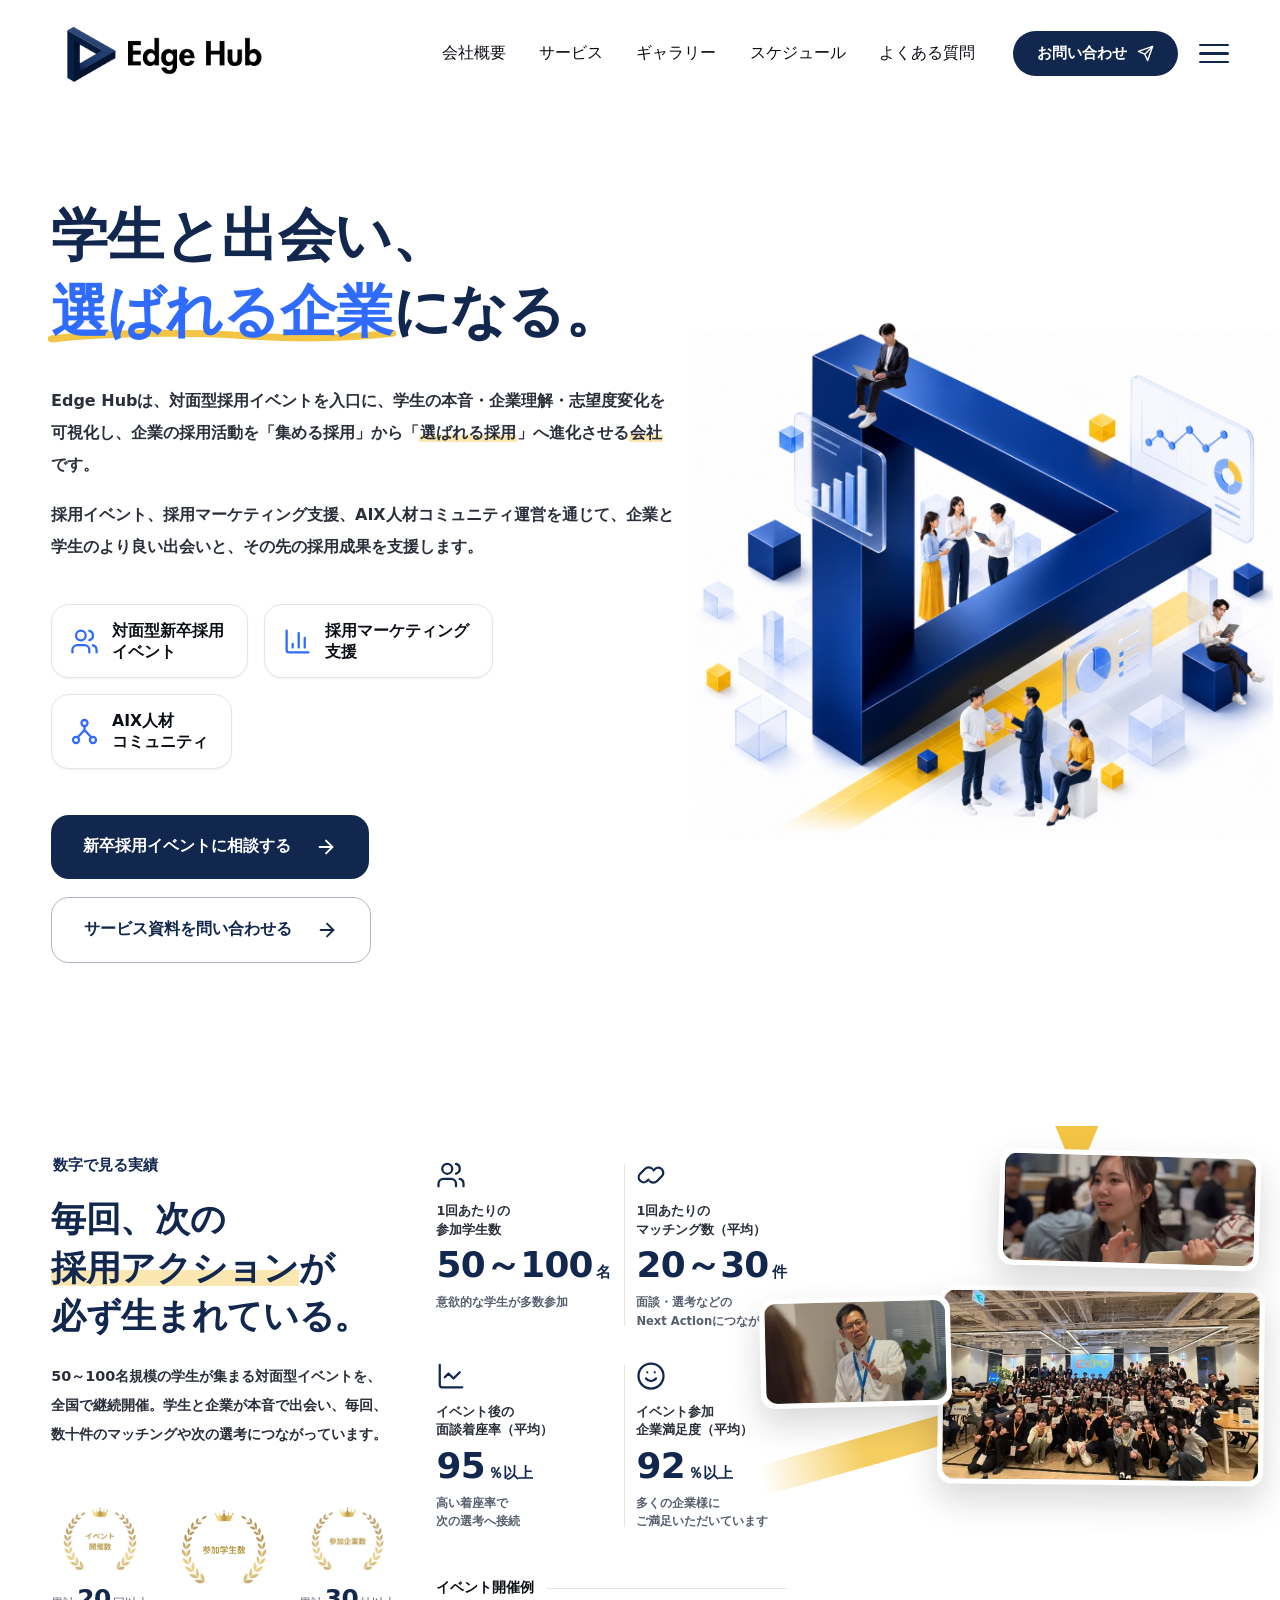
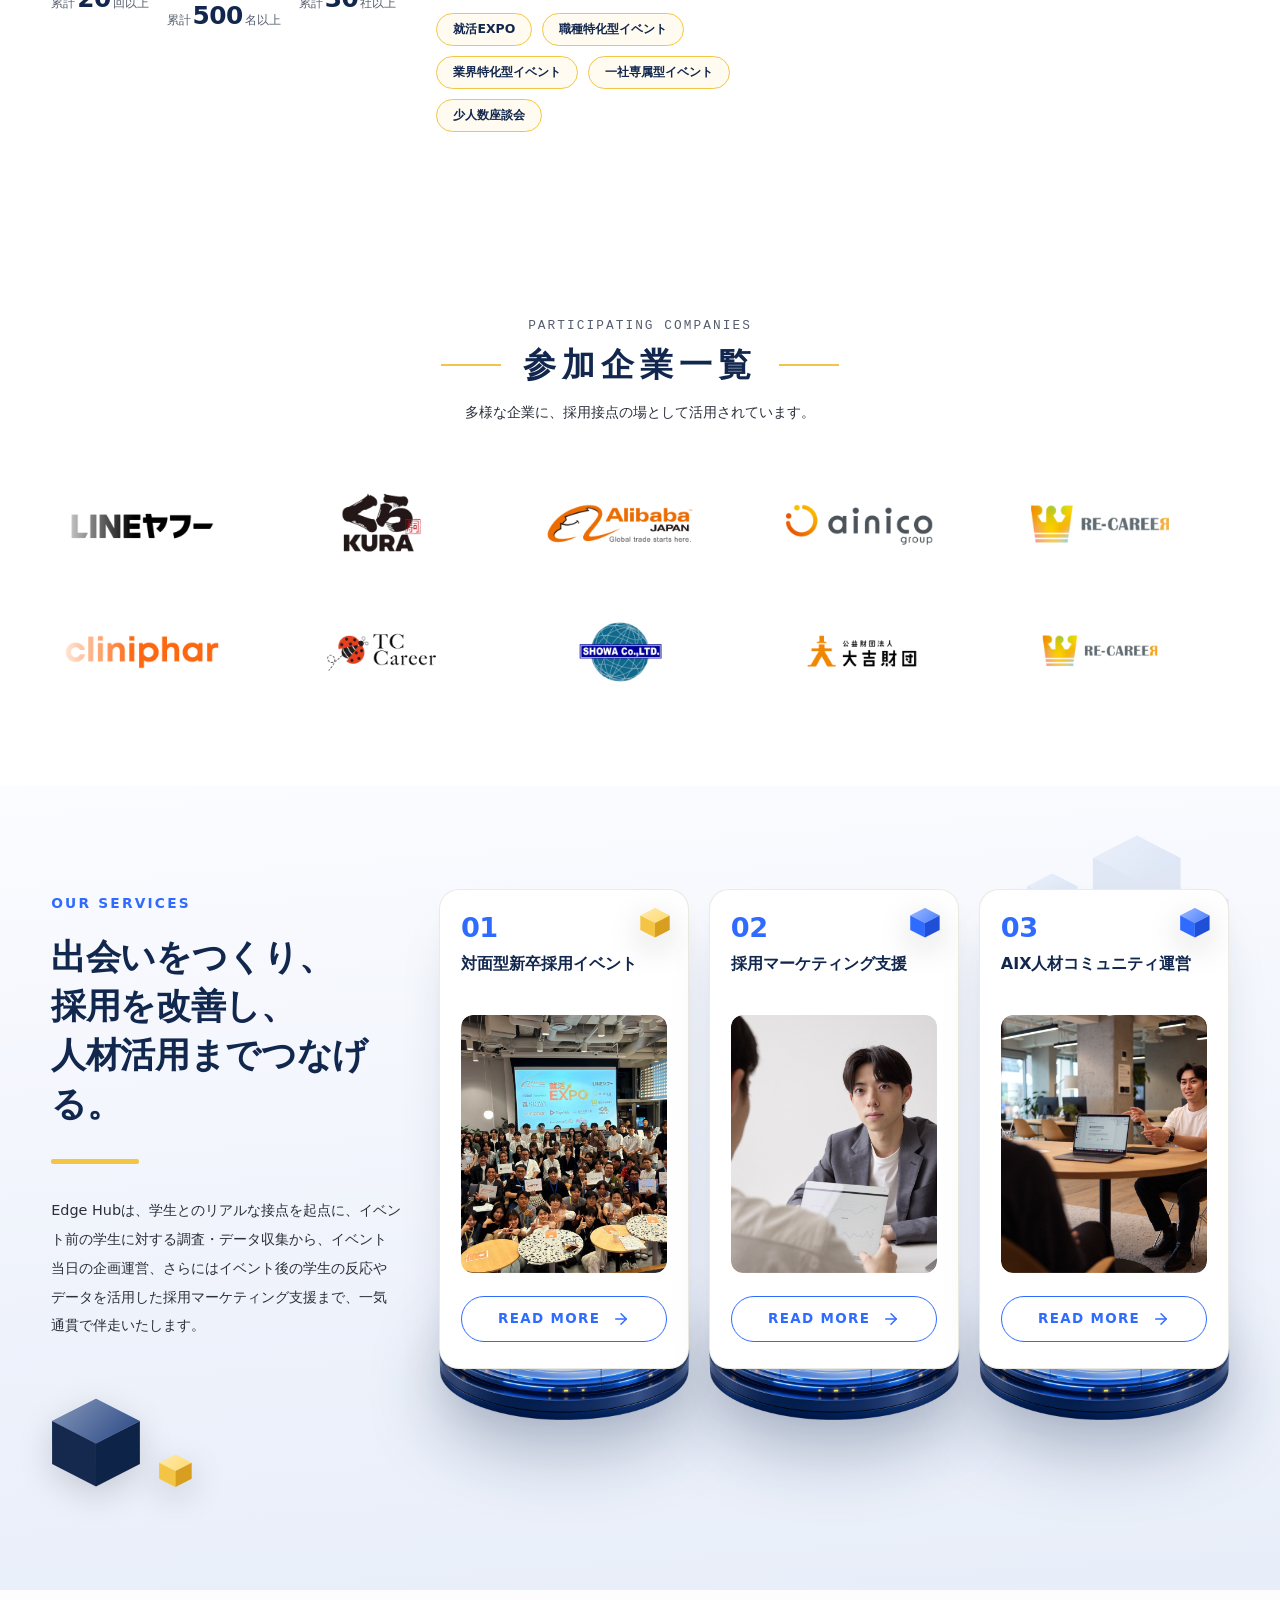
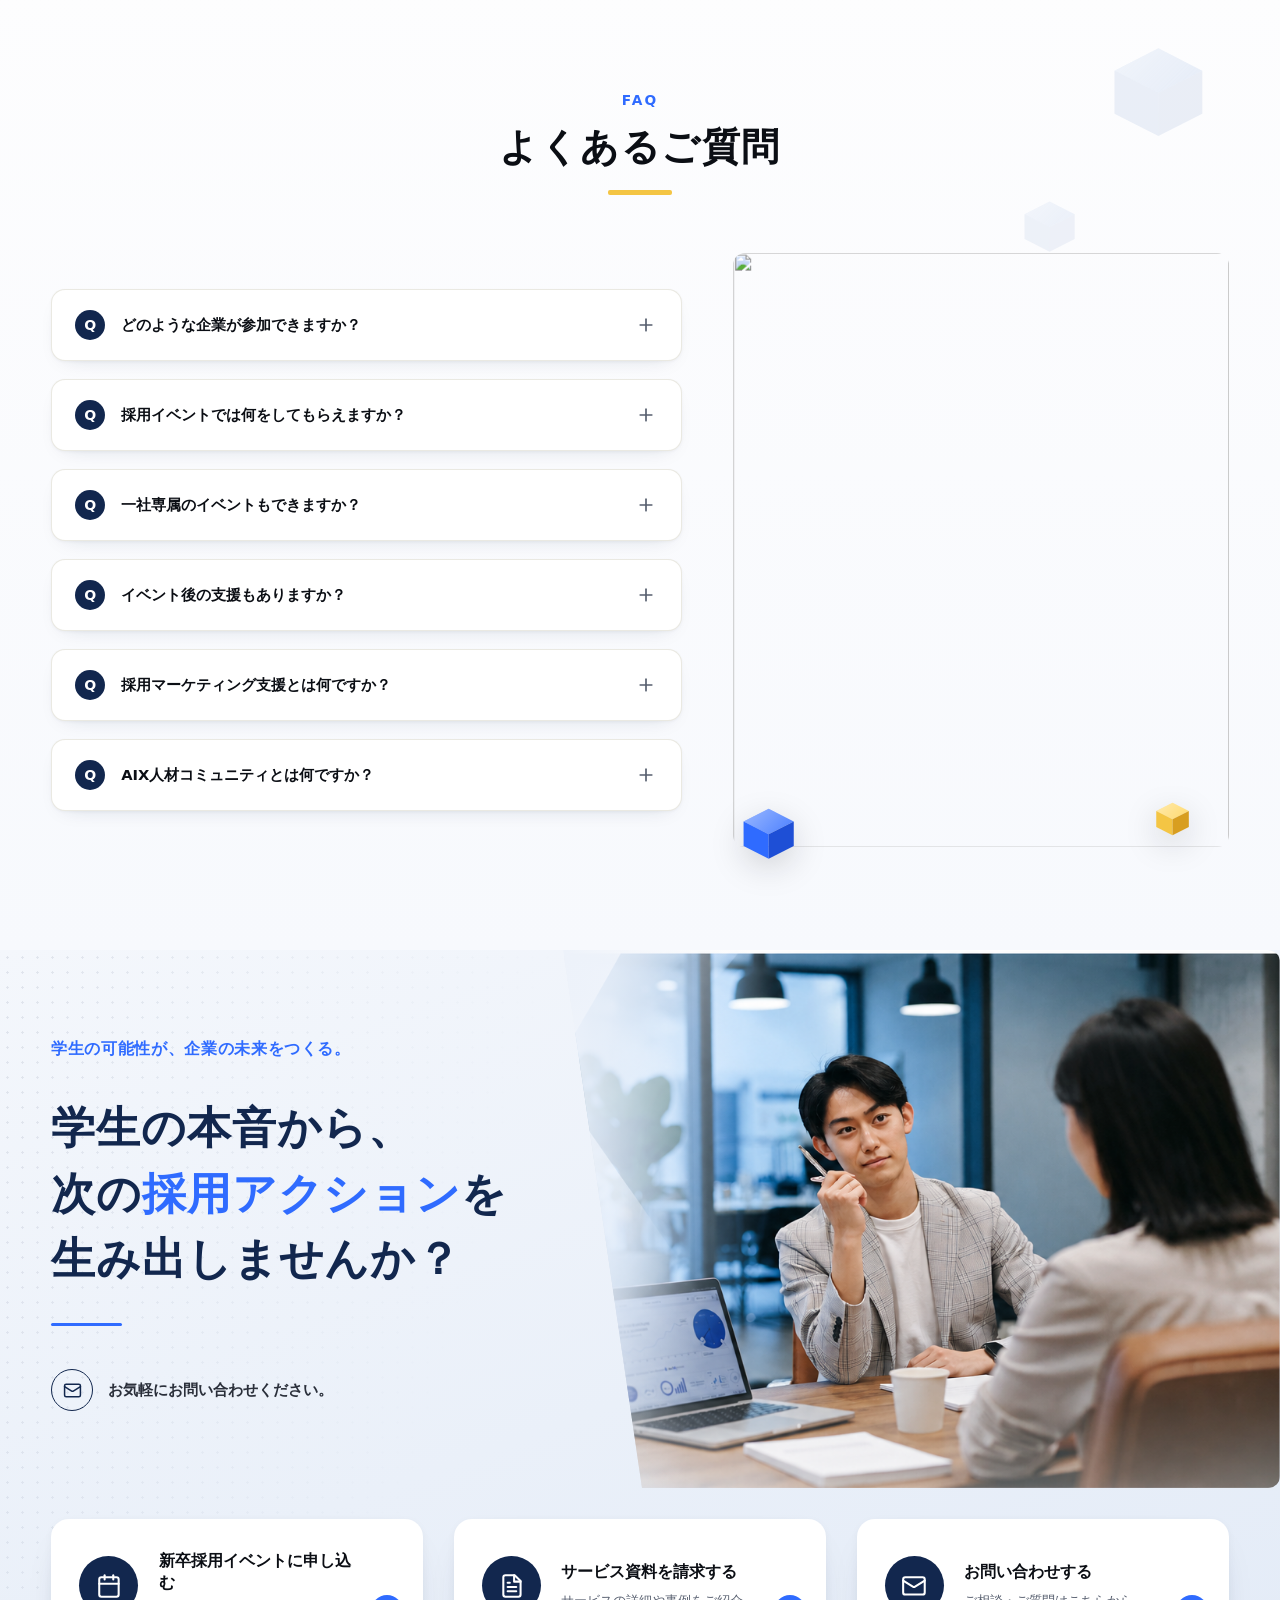
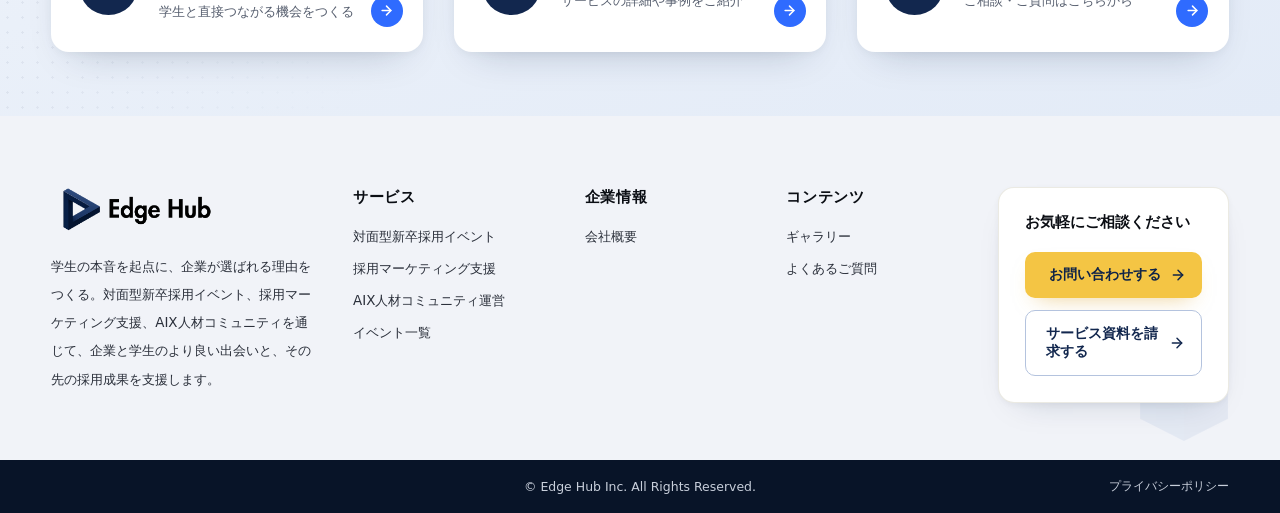
==== commit d9a9403c: "企業ロゴスライダーの表示不安定を修正（モバイル） - 全46個のロゴimgにwidth/height属性を付与。画像読み込み前から   トラック幅が確定するため、流れる速度が常に一定になり、   読み" ====
--- a/index.html
+++ b/index.html
@@ -326,60 +326,60 @@
     <div class="logo-marquee reveal reveal-d2" aria-label="参加企業ロゴ">
       <div class="marquee-row row-l">
         <div class="marquee-track">
-          <div class="logo-item"><img src="assets/logo-t/01.png" alt="LINEヤフー"></div>
-          <div class="logo-item"><img src="assets/logo-t/04.png" alt="くら寿司"></div>
-          <div class="logo-item"><img src="assets/logo-t/alibaba.png" alt="Alibaba JAPAN"></div>
-          <div class="logo-item"><img src="assets/logo-t/ainico.png" alt="ainico group"></div>
-          <div class="logo-item"><img src="assets/logo-t/06.png" alt="RE-CAREER"></div>
-          <div class="logo-item"><img src="assets/logo-t/07.png" alt="柴屋"></div>
-          <div class="logo-item"><img src="assets/logo-t/11.png" alt="Frontier ホールディングス"></div>
-          <div class="logo-item"><img src="assets/logo-t/08.png" alt="能代電設工業"></div>
-          <div class="logo-item"><img src="assets/logo-t/09.png" alt="rocket now"></div>
-          <div class="logo-item"><img src="assets/logo-t/10.png" alt="KAYAMA CORPORATION"></div>
-          <div class="logo-item"><img src="assets/logo-t/24.png" alt="Remind"></div>
-          <div class="logo-item"><img src="assets/logo-t/23.png" alt="salesforce"></div>
+          <div class="logo-item"><img width="480" height="270" decoding="async" src="assets/logo-t/01.png" alt="LINEヤフー"></div>
+          <div class="logo-item"><img width="480" height="270" decoding="async" src="assets/logo-t/04.png" alt="くら寿司"></div>
+          <div class="logo-item"><img width="480" height="270" decoding="async" src="assets/logo-t/alibaba.png" alt="Alibaba JAPAN"></div>
+          <div class="logo-item"><img width="480" height="270" decoding="async" src="assets/logo-t/ainico.png" alt="ainico group"></div>
+          <div class="logo-item"><img width="480" height="270" decoding="async" src="assets/logo-t/06.png" alt="RE-CAREER"></div>
+          <div class="logo-item"><img width="480" height="270" decoding="async" src="assets/logo-t/07.png" alt="柴屋"></div>
+          <div class="logo-item"><img width="480" height="270" decoding="async" src="assets/logo-t/11.png" alt="Frontier ホールディングス"></div>
+          <div class="logo-item"><img width="480" height="270" decoding="async" src="assets/logo-t/08.png" alt="能代電設工業"></div>
+          <div class="logo-item"><img width="480" height="270" decoding="async" src="assets/logo-t/09.png" alt="rocket now"></div>
+          <div class="logo-item"><img width="480" height="270" decoding="async" src="assets/logo-t/10.png" alt="KAYAMA CORPORATION"></div>
+          <div class="logo-item"><img width="480" height="270" decoding="async" src="assets/logo-t/24.png" alt="Remind"></div>
+          <div class="logo-item"><img width="480" height="270" decoding="async" src="assets/logo-t/23.png" alt="salesforce"></div>
         </div>
         <div class="marquee-track" aria-hidden="true">
-          <div class="logo-item"><img src="assets/logo-t/01.png" alt=""></div>
-          <div class="logo-item"><img src="assets/logo-t/04.png" alt=""></div>
-          <div class="logo-item"><img src="assets/logo-t/alibaba.png" alt=""></div>
-          <div class="logo-item"><img src="assets/logo-t/ainico.png" alt=""></div>
-          <div class="logo-item"><img src="assets/logo-t/06.png" alt=""></div>
-          <div class="logo-item"><img src="assets/logo-t/07.png" alt=""></div>
-          <div class="logo-item"><img src="assets/logo-t/11.png" alt=""></div>
-          <div class="logo-item"><img src="assets/logo-t/08.png" alt=""></div>
-          <div class="logo-item"><img src="assets/logo-t/09.png" alt=""></div>
-          <div class="logo-item"><img src="assets/logo-t/10.png" alt=""></div>
-          <div class="logo-item"><img src="assets/logo-t/24.png" alt=""></div>
-          <div class="logo-item"><img src="assets/logo-t/23.png" alt=""></div>
+          <div class="logo-item"><img width="480" height="270" decoding="async" src="assets/logo-t/01.png" alt=""></div>
+          <div class="logo-item"><img width="480" height="270" decoding="async" src="assets/logo-t/04.png" alt=""></div>
+          <div class="logo-item"><img width="480" height="270" decoding="async" src="assets/logo-t/alibaba.png" alt=""></div>
+          <div class="logo-item"><img width="480" height="270" decoding="async" src="assets/logo-t/ainico.png" alt=""></div>
+          <div class="logo-item"><img width="480" height="270" decoding="async" src="assets/logo-t/06.png" alt=""></div>
+          <div class="logo-item"><img width="480" height="270" decoding="async" src="assets/logo-t/07.png" alt=""></div>
+          <div class="logo-item"><img width="480" height="270" decoding="async" src="assets/logo-t/11.png" alt=""></div>
+          <div class="logo-item"><img width="480" height="270" decoding="async" src="assets/logo-t/08.png" alt=""></div>
+          <div class="logo-item"><img width="480" height="270" decoding="async" src="assets/logo-t/09.png" alt=""></div>
+          <div class="logo-item"><img width="480" height="270" decoding="async" src="assets/logo-t/10.png" alt=""></div>
+          <div class="logo-item"><img width="480" height="270" decoding="async" src="assets/logo-t/24.png" alt=""></div>
+          <div class="logo-item"><img width="480" height="270" decoding="async" src="assets/logo-t/23.png" alt=""></div>
         </div>
       </div>
       <div class="marquee-row row-r">
         <div class="marquee-track">
-          <div class="logo-item"><img src="assets/logo-t/05.png" alt="cliniphar"></div>
-          <div class="logo-item"><img src="assets/logo-t/12.png" alt="TC Career"></div>
-          <div class="logo-item"><img src="assets/logo-t/13.png" alt="SHOWA Co.,LTD."></div>
-          <div class="logo-item"><img src="assets/logo-t/14.png" alt="公益財団法人 大吉財団"></div>
-          <div class="logo-item"><img src="assets/logo-t/15.png" alt="RE-CAREER"></div>
-          <div class="logo-item"><img src="assets/logo-t/16.png" alt="First Brand"></div>
-          <div class="logo-item"><img src="assets/logo-t/17.png" alt="次世代AI教育株式会社"></div>
-          <div class="logo-item"><img src="assets/logo-t/18.png" alt="RIO"></div>
-          <div class="logo-item"><img src="assets/logo-t/19.png" alt="DESIGNER Inc"></div>
-          <div class="logo-item"><img src="assets/logo-t/22.png" alt="FUKUYA"></div>
-          <div class="logo-item"><img src="assets/logo-t/21.png" alt="舞昆のこうはら"></div>
+          <div class="logo-item"><img width="480" height="270" decoding="async" src="assets/logo-t/05.png" alt="cliniphar"></div>
+          <div class="logo-item"><img width="480" height="270" decoding="async" src="assets/logo-t/12.png" alt="TC Career"></div>
+          <div class="logo-item"><img width="480" height="270" decoding="async" src="assets/logo-t/13.png" alt="SHOWA Co.,LTD."></div>
+          <div class="logo-item"><img width="480" height="270" decoding="async" src="assets/logo-t/14.png" alt="公益財団法人 大吉財団"></div>
+          <div class="logo-item"><img width="480" height="270" decoding="async" src="assets/logo-t/15.png" alt="RE-CAREER"></div>
+          <div class="logo-item"><img width="480" height="270" decoding="async" src="assets/logo-t/16.png" alt="First Brand"></div>
+          <div class="logo-item"><img width="480" height="270" decoding="async" src="assets/logo-t/17.png" alt="次世代AI教育株式会社"></div>
+          <div class="logo-item"><img width="480" height="270" decoding="async" src="assets/logo-t/18.png" alt="RIO"></div>
+          <div class="logo-item"><img width="480" height="270" decoding="async" src="assets/logo-t/19.png" alt="DESIGNER Inc"></div>
+          <div class="logo-item"><img width="480" height="270" decoding="async" src="assets/logo-t/22.png" alt="FUKUYA"></div>
+          <div class="logo-item"><img width="480" height="270" decoding="async" src="assets/logo-t/21.png" alt="舞昆のこうはら"></div>
         </div>
         <div class="marquee-track" aria-hidden="true">
-          <div class="logo-item"><img src="assets/logo-t/05.png" alt=""></div>
-          <div class="logo-item"><img src="assets/logo-t/12.png" alt=""></div>
-          <div class="logo-item"><img src="assets/logo-t/13.png" alt=""></div>
-          <div class="logo-item"><img src="assets/logo-t/14.png" alt=""></div>
-          <div class="logo-item"><img src="assets/logo-t/15.png" alt=""></div>
-          <div class="logo-item"><img src="assets/logo-t/16.png" alt=""></div>
-          <div class="logo-item"><img src="assets/logo-t/17.png" alt=""></div>
-          <div class="logo-item"><img src="assets/logo-t/18.png" alt=""></div>
-          <div class="logo-item"><img src="assets/logo-t/19.png" alt=""></div>
-          <div class="logo-item"><img src="assets/logo-t/22.png" alt=""></div>
-          <div class="logo-item"><img src="assets/logo-t/21.png" alt=""></div>
+          <div class="logo-item"><img width="480" height="270" decoding="async" src="assets/logo-t/05.png" alt=""></div>
+          <div class="logo-item"><img width="480" height="270" decoding="async" src="assets/logo-t/12.png" alt=""></div>
+          <div class="logo-item"><img width="480" height="270" decoding="async" src="assets/logo-t/13.png" alt=""></div>
+          <div class="logo-item"><img width="480" height="270" decoding="async" src="assets/logo-t/14.png" alt=""></div>
+          <div class="logo-item"><img width="480" height="270" decoding="async" src="assets/logo-t/15.png" alt=""></div>
+          <div class="logo-item"><img width="480" height="270" decoding="async" src="assets/logo-t/16.png" alt=""></div>
+          <div class="logo-item"><img width="480" height="270" decoding="async" src="assets/logo-t/17.png" alt=""></div>
+          <div class="logo-item"><img width="480" height="270" decoding="async" src="assets/logo-t/18.png" alt=""></div>
+          <div class="logo-item"><img width="480" height="270" decoding="async" src="assets/logo-t/19.png" alt=""></div>
+          <div class="logo-item"><img width="480" height="270" decoding="async" src="assets/logo-t/22.png" alt=""></div>
+          <div class="logo-item"><img width="480" height="270" decoding="async" src="assets/logo-t/21.png" alt=""></div>
         </div>
       </div>
     </div>
@@ -404,7 +404,7 @@
         <span class="svc-eyebrow reveal">OUR SERVICES</span>
         <h2 class="svc-title reveal reveal-d1">出会いをつくり、<br>採用を改善し、<br>人材活用までつなげる。</h2>
         <span class="svc-rule reveal reveal-d1"></span>
-        <p class="svc-lead reveal reveal-d2">Edge Hubは、学生とのリアルな接点の起点に、イベント前の学生に対する調査・データ収集から、イベント当日の企画運営、さらにはイベント後の学生の反応やデータを活用した採用マーケティング支援まで、一気通貫で伴走いたします。</p>
+        <p class="svc-lead reveal reveal-d2">Edge Hubは、学生とのリアルな接点を起点に、イベント前の学生に対する調査・データ収集から、イベント当日の企画運営、さらにはイベント後の学生の反応やデータを活用した採用マーケティング支援まで、一気通貫で伴走いたします。</p>
 
         <div class="svc-cubes" aria-hidden="true">
           <span class="cube cube--navy cube-lg"><i class="f-top"></i><i class="f-left"></i><i class="f-right"></i></span>
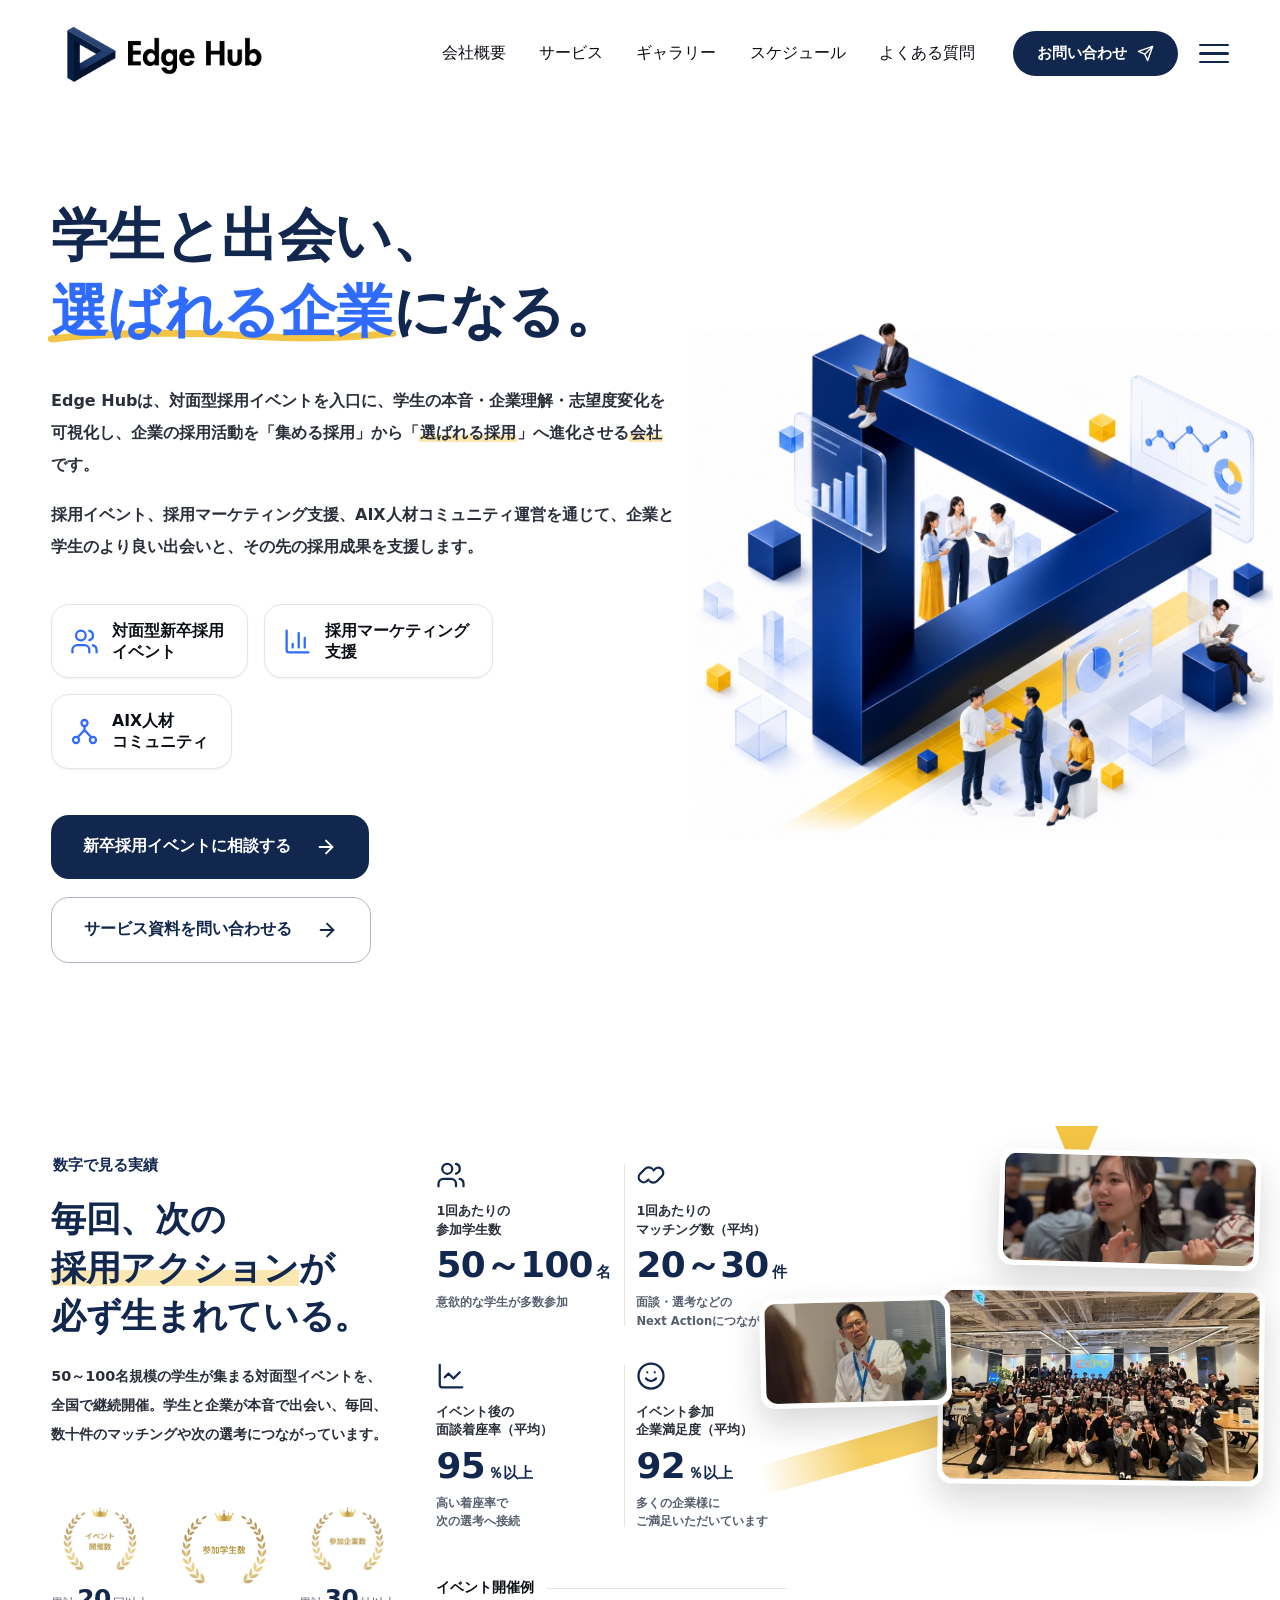
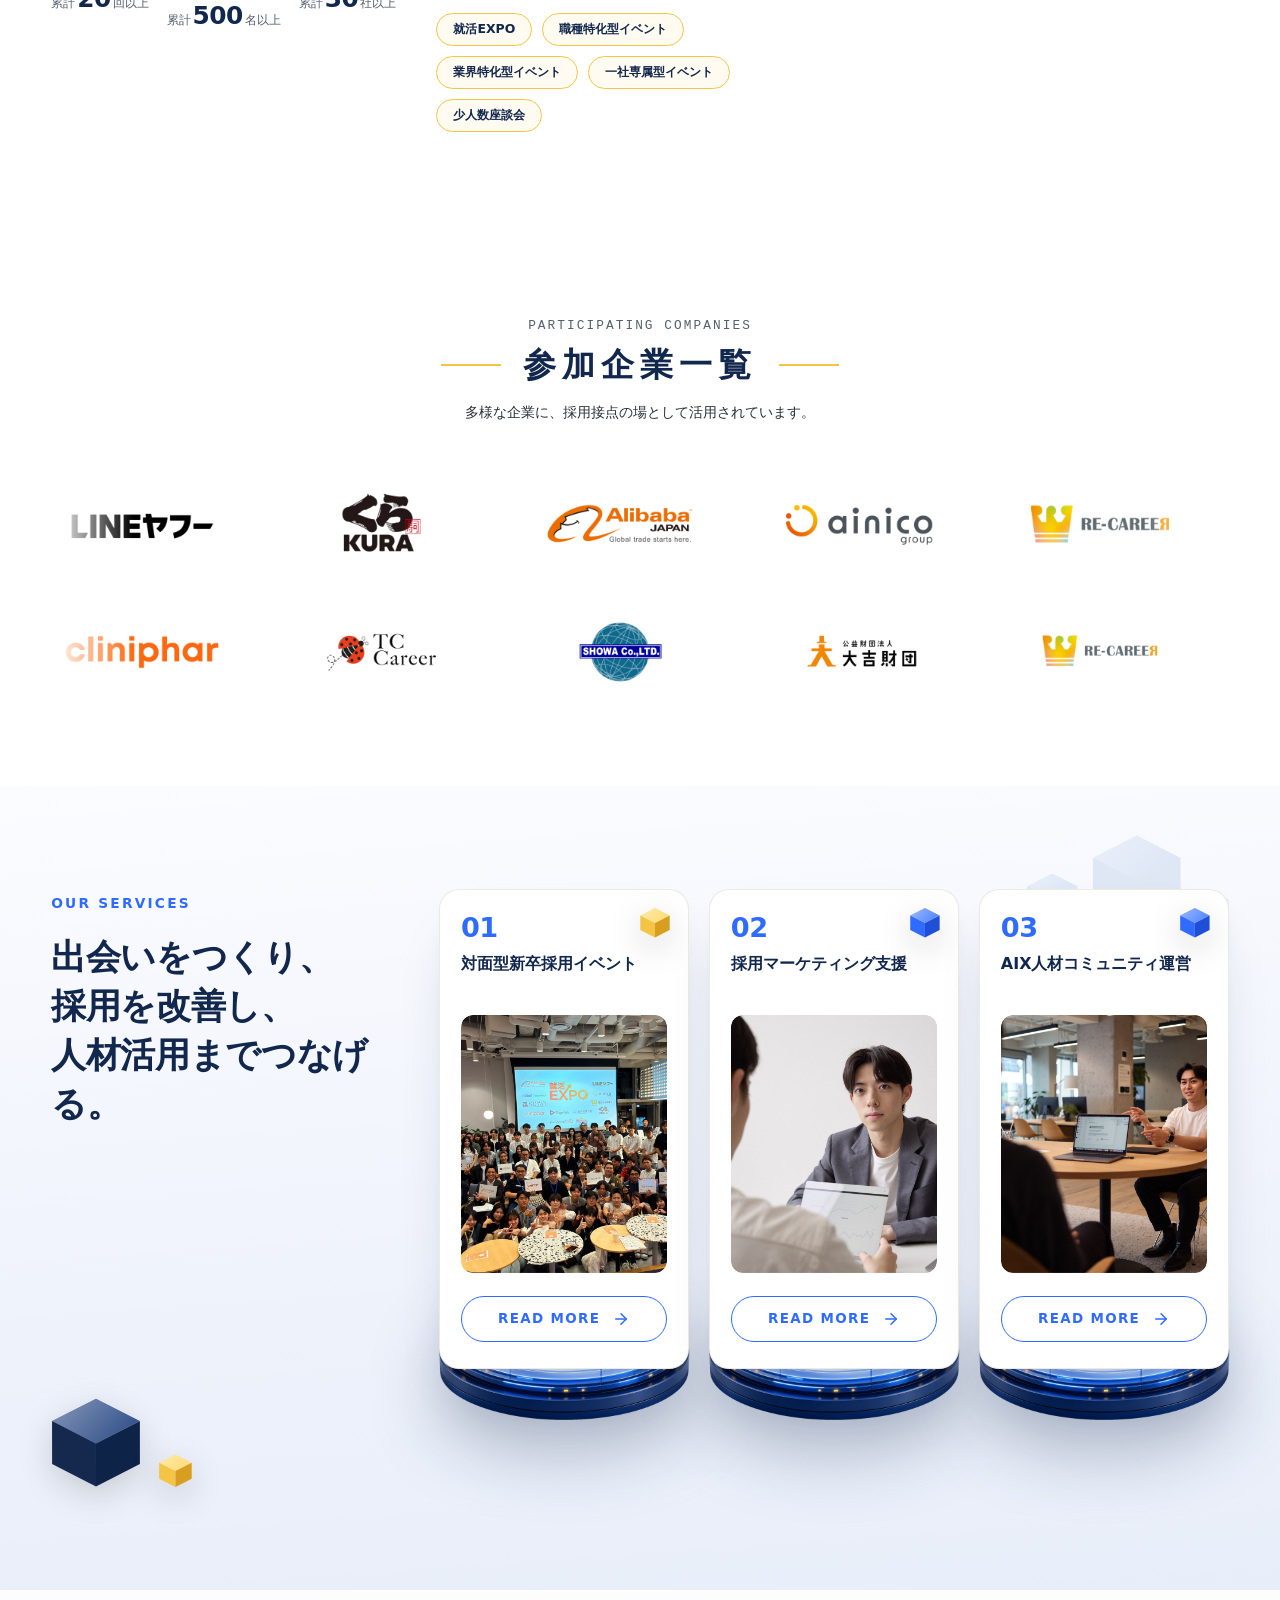
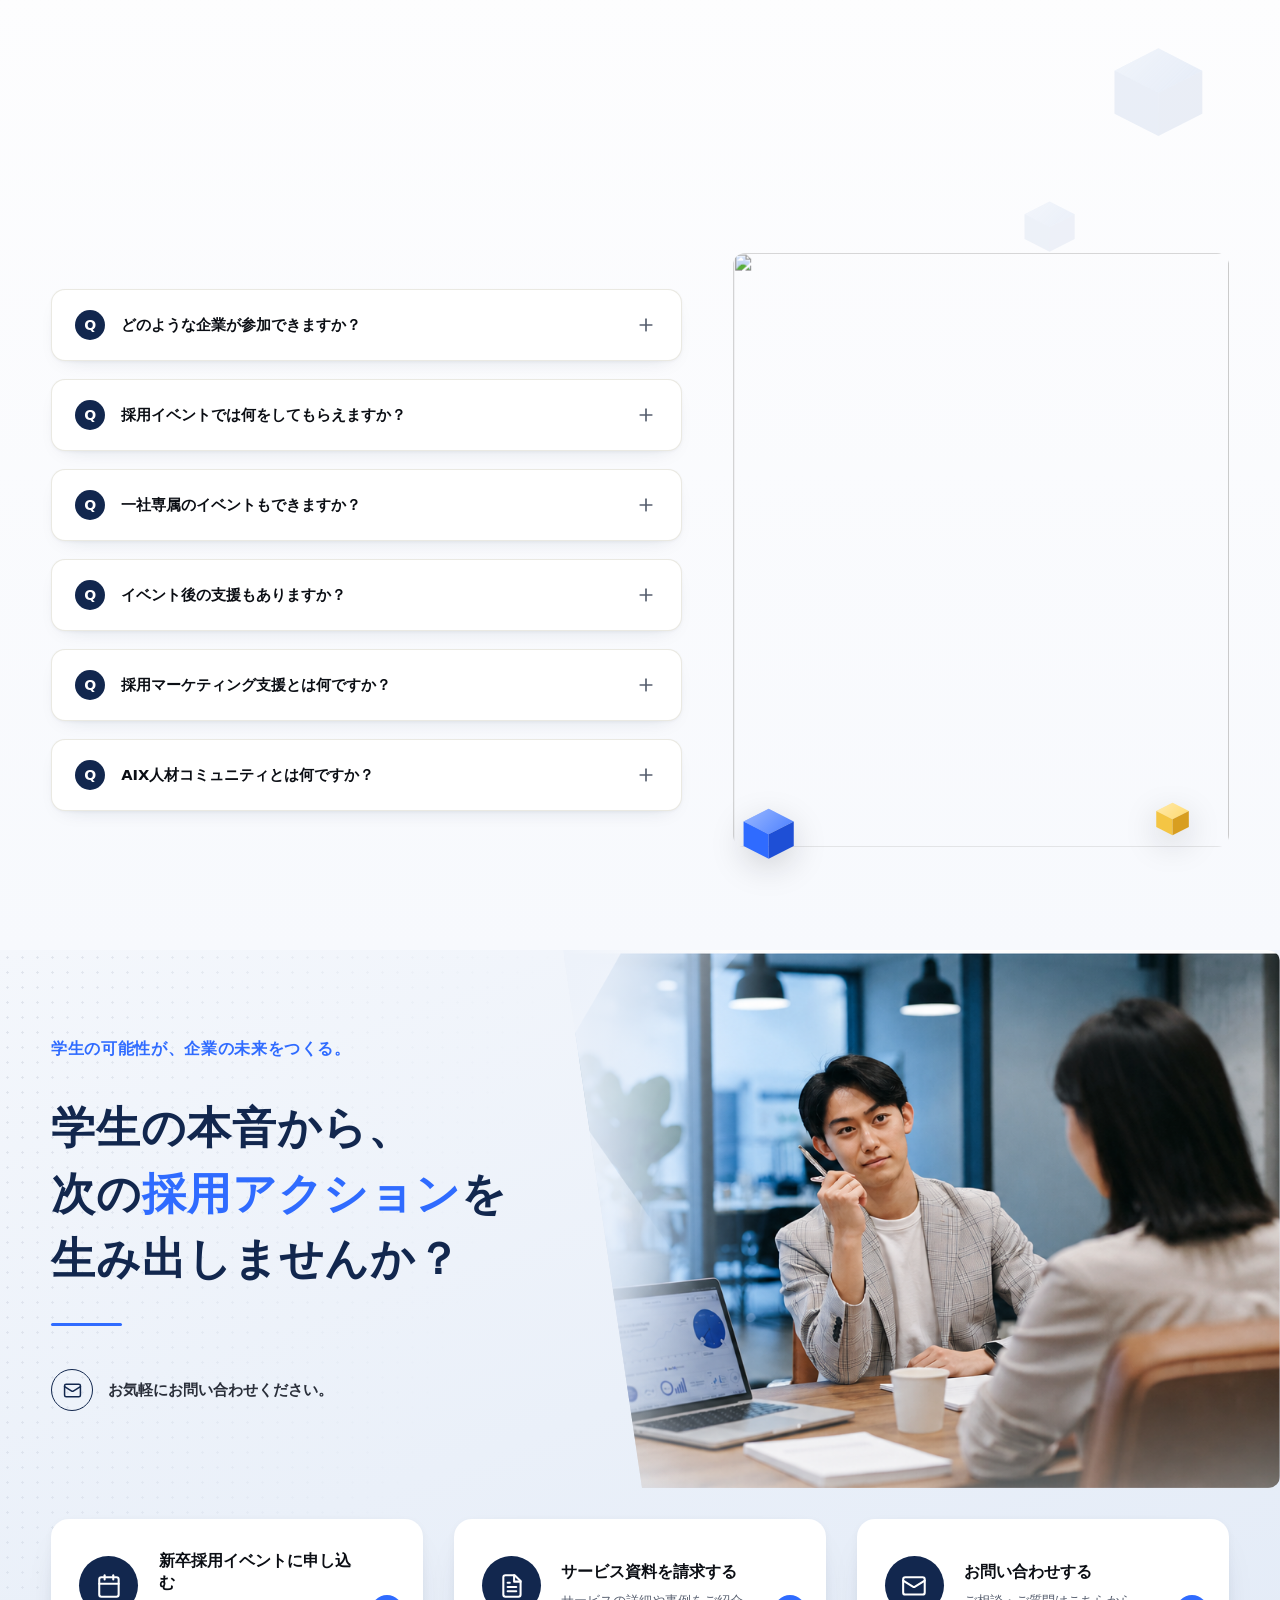
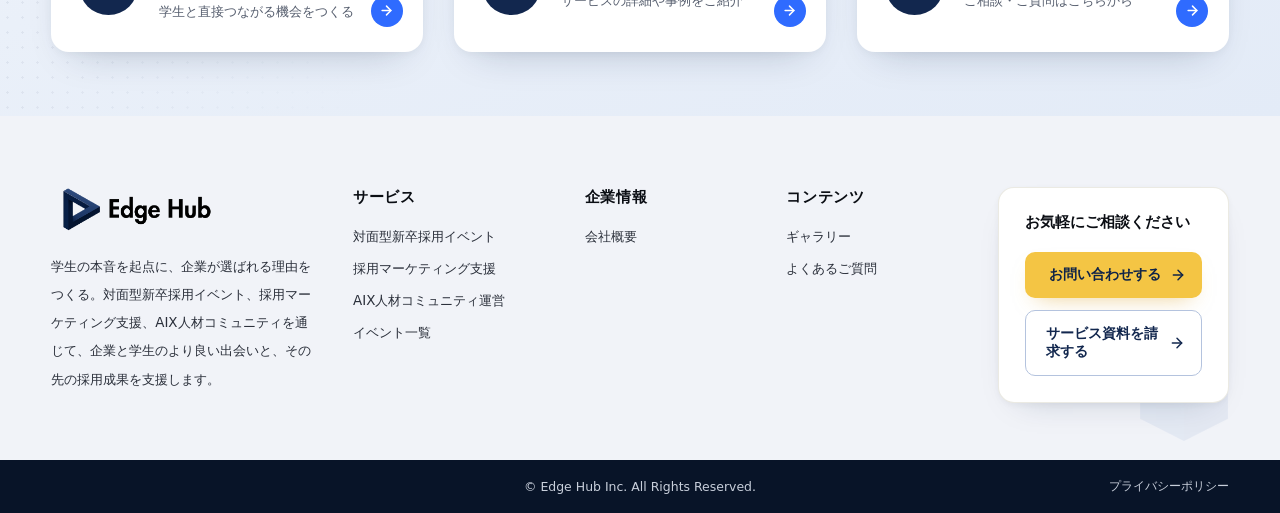
==== commit fb9631b1: "構造化データに三宮・大阪の2オフィス情報を追加 Googleビジネスプロフィール登録に向けて、サイト側のNAP情報 （名称・住所）の裏付けを強化。  Co-Authored-By: Claude Fa" ====
--- a/index.html
+++ b/index.html
@@ -53,6 +53,32 @@
   "採用イベント",
   "採用マーケティング",
   "AI人材育成"
+ ],
+ "location": [
+  {
+   "@type": "Place",
+   "name": "株式会社Edge Hub 三宮オフィス",
+   "address": {
+    "@type": "PostalAddress",
+    "postalCode": "651-0088",
+    "addressRegion": "兵庫県",
+    "addressLocality": "神戸市中央区",
+    "streetAddress": "小野柄通5丁目1-12 樫野ビル 3F",
+    "addressCountry": "JP"
+   }
+  },
+  {
+   "@type": "Place",
+   "name": "株式会社Edge Hub 大阪オフィス",
+   "address": {
+    "@type": "PostalAddress",
+    "postalCode": "530-0002",
+    "addressRegion": "大阪府",
+    "addressLocality": "大阪市北区",
+    "streetAddress": "曾根崎新地1丁目13-22 WeWork 御堂筋フロンティア 2F",
+    "addressCountry": "JP"
+   }
+  }
  ]
 }
 </script>
